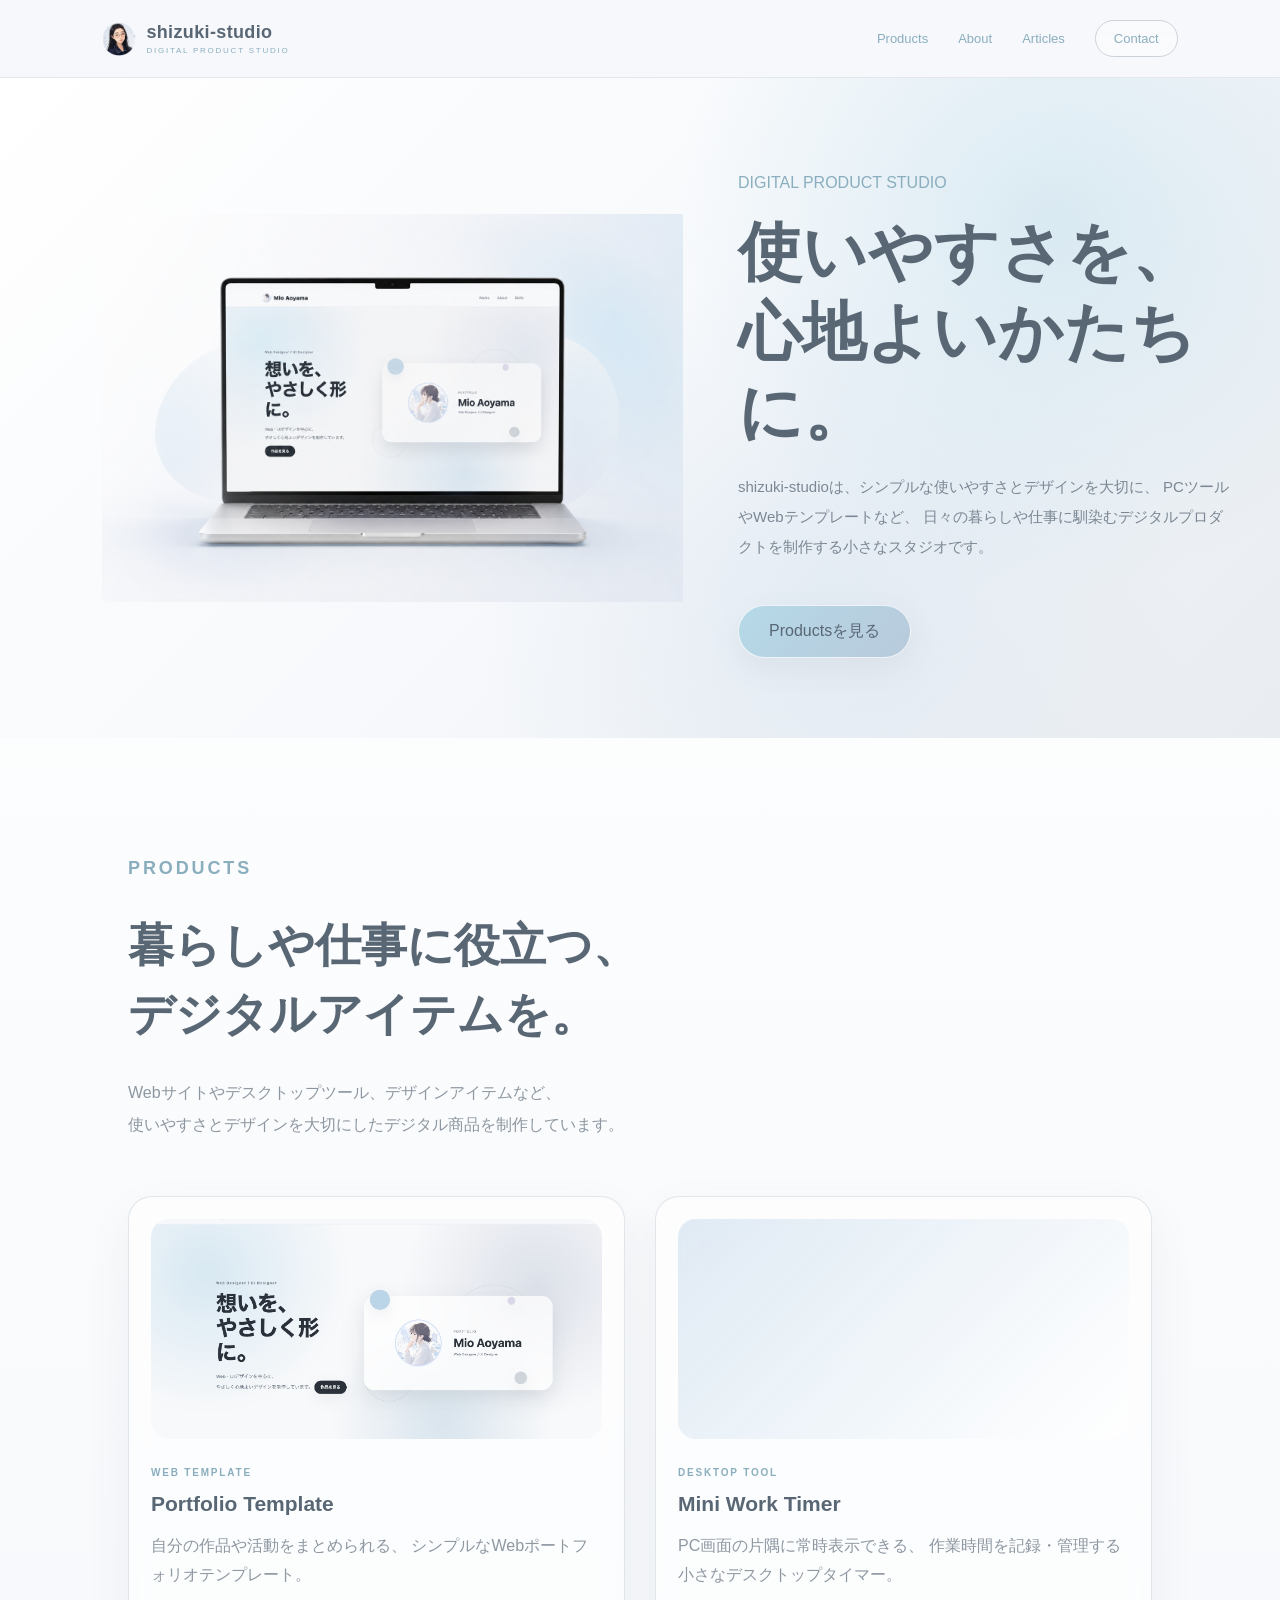
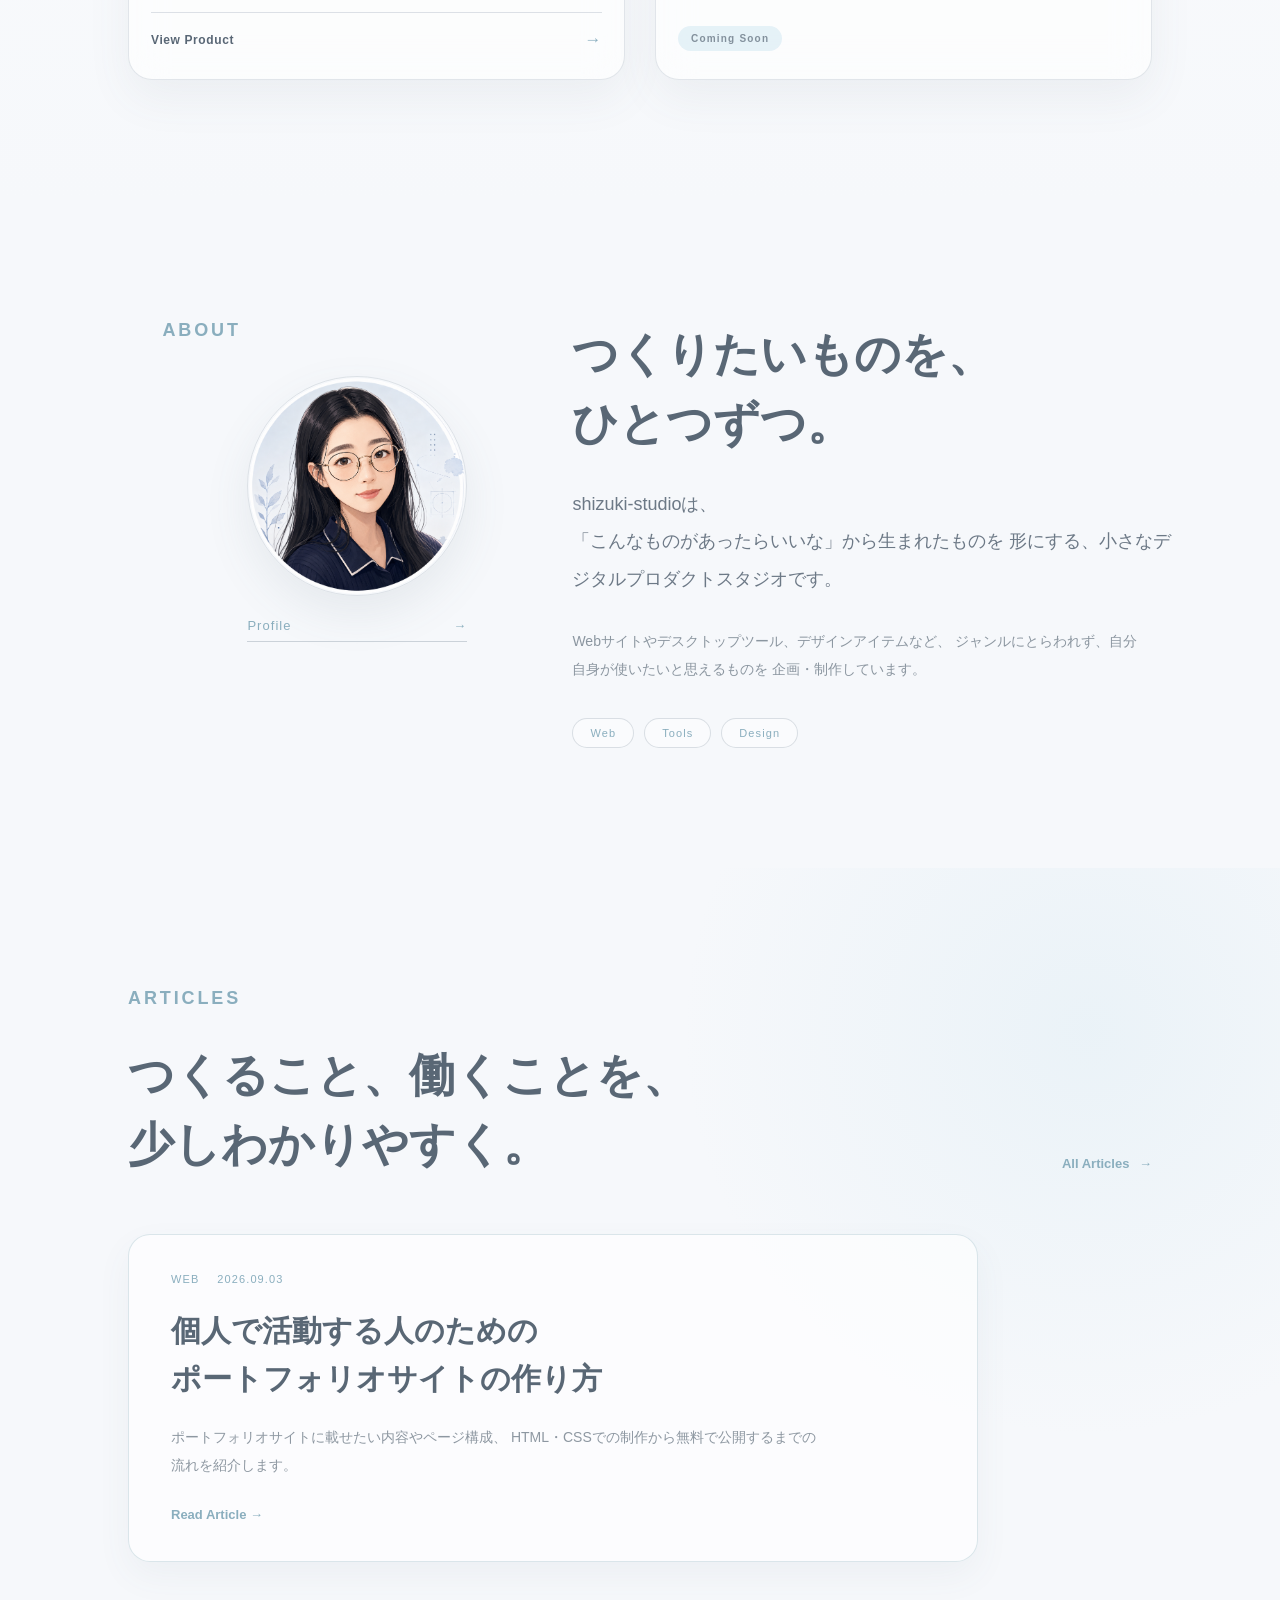
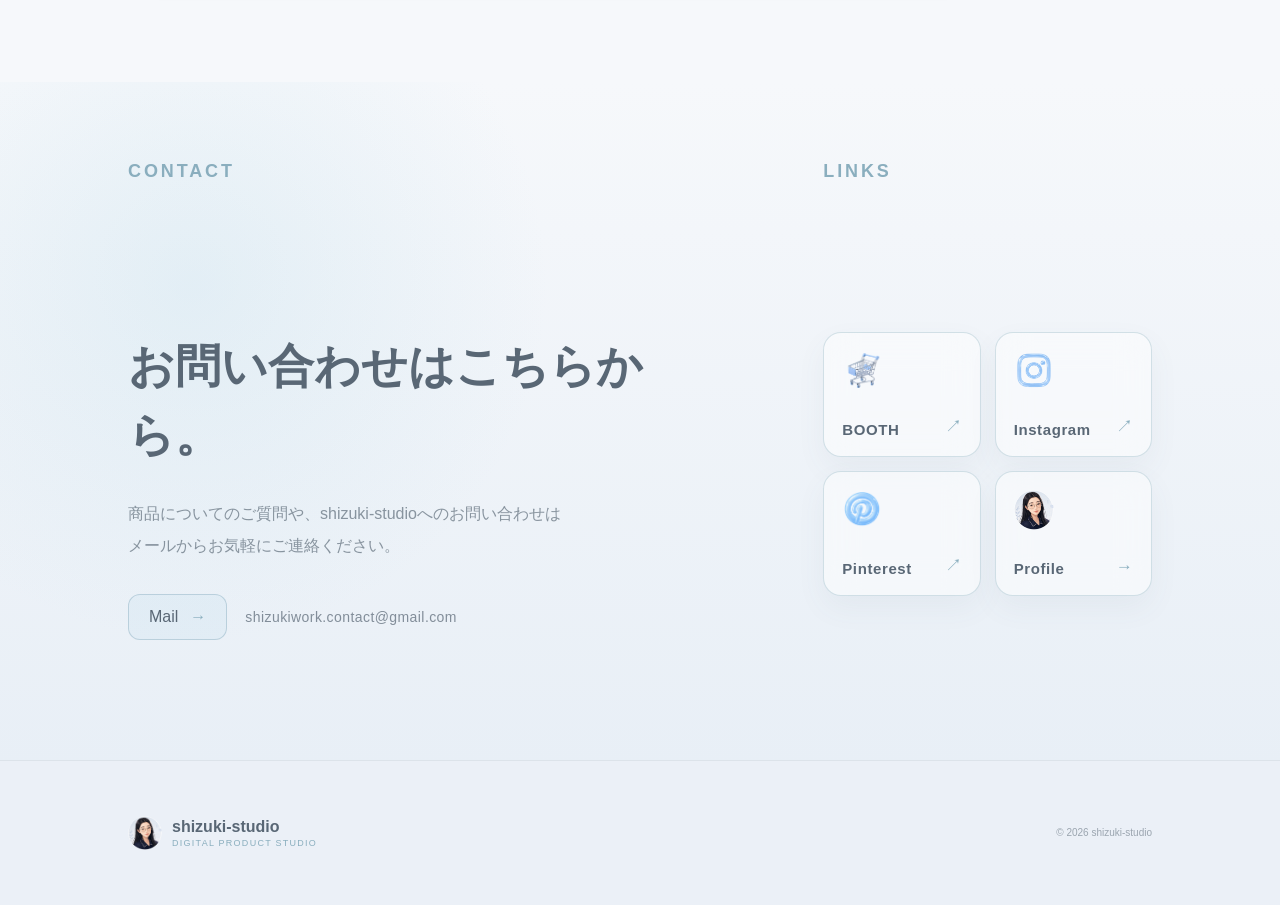
==== index.html @ 5c776aa1 "Add files via upload" ====
<!DOCTYPE html>
<html lang="ja">
<head>
  <meta charset="UTF-8">
  <meta name="viewport" content="width=device-width, initial-scale=1.0">

  <!-- SEO -->
  <title>shizuki-studio｜暮らしと仕事を整えるデジタルツール</title>

  <meta
    name="description"
    content="shizuki-studioは、暮らしや仕事を少し便利にするデジタルツールを制作・販売する個人スタジオです。PCツールやWebテンプレートなどを制作しています。"
  >

  <!-- OGP -->
  <meta property="og:title" content="shizuki-studio | Digital Product Studio">

<meta
  property="og:description"
  content="シンプルな使いやすさとデザインを大切に、日々に馴染むデジタルプロダクトをつくる小さなスタジオです。"
>

<meta property="og:type" content="website">

<meta
  property="og:url"
  content="https://shizuki-studio.netlify.app/"
>

<meta
  property="og:image"
  content="https://shizuki-studio.netlify.app/images/ogp.png"
>

<meta property="og:site_name" content="shizuki-studio">

<meta name="twitter:card" content="summary_large_image">

  <!-- X / Twitter -->
  <meta name="twitter:card" content="summary_large_image">

  <!-- favicon -->
  <link rel="icon" type="image/png" href="images/favicon.png">

  <!-- CSS -->
  <link rel="stylesheet" href="style.css">

<link rel="canonical" href="https://shizuki-studio.netlify.app/">
  
  <!-- Google Search Console -->
  <!-- ここに現在のgoogle-site-verificationを残す -->

</head>

<body>

  <header class="header">
  <a href="#" class="logo">
  <img
    src="images/studio-icon.png"
    alt=""
    class="logo-icon"
  >

  <div class="logo-text">
    <span class="logo-main">shizuki-studio</span>
    <span class="logo-sub">DIGITAL PRODUCT STUDIO</span>
  </div>
</a>

  <nav class="nav">
  <a href="#products">Products</a>
  <a href="#about">About</a>
  <a href="articles/index.html">Articles</a>
  <a href="#contact" class="nav-contact">Contact</a>
</nav>
</header>

  <main>

 <section class="hero">

  <div class="hero-visual">
   <img
  src="images/portfolio-mockup.png"
  alt="WebポートフォリオテンプレートのPC表示イメージ"
  class="hero-product-image"
>
  </div>
  <div class="hero-content">

    <p class="hero-label">
      DIGITAL PRODUCT STUDIO
    </p>

    <h1>
      使いやすさを、<br>
      心地よいかたちに。
    </h1>

   <p class="hero-text">
  shizuki-studioは、シンプルな使いやすさとデザインを大切に、
  PCツールやWebテンプレートなど、
  日々の暮らしや仕事に馴染むデジタルプロダクトを制作する小さなスタジオです。
</p>

    <a href="#products" class="button">
      Productsを見る
    </a>

  </div>

</section>

    <section id="products" class="section products">

  <div class="products-heading">

    <p class="products-label">PRODUCTS</p>

    <h2>
      暮らしや仕事に役立つ、<br>
      デジタルアイテムを。
    </h2>

    <p class="products-intro">
      Webサイトやデスクトップツール、デザインアイテムなど、<br>
      使いやすさとデザインを大切にしたデジタル商品を制作しています。
    </p>

  </div>

  <div class="product-grid">

    <article class="product-card">
      <div class="product-image">
        <img
  src="images/portfolio-template.png"
  alt="shizuki-studio Webポートフォリオテンプレート"
>
      </div>

      <p class="product-category">WEB TEMPLATE</p>
      <h3>Portfolio Template</h3>

      <p>
        自分の作品や活動をまとめられる、
        シンプルなWebポートフォリオテンプレート。
      </p>

      <a
        href="https://shizuki-studio.booth.pm/items/8751640"
        target="_blank"
        rel="noopener noreferrer"
        class="product-link"
      >
        View Product <span>→</span>
      </a>
    </article>


    <article class="product-card">

      <div class="product-image"></div>

      <p class="product-category">DESKTOP TOOL</p>
      <h3>Mini Work Timer</h3>

      <p>
  PC画面の片隅に常時表示できる、
  作業時間を記録・管理する小さなデスクトップタイマー。
</p>

      <span class="coming-soon">
        Coming Soon
      </span>

    </article>

  </div>

</section>
    <section id="about" class="section about-section">

  <div class="about-left">
    <p class="about-label">ABOUT</p>

    <div class="about-profile">
      <img
        src="images/studio-icon.png"
        alt=""
        class="about-profile-icon"
      >

      <a href="profile.html" class="about-profile-link">
        <span>Profile</span>
        <span>→</span>
      </a>
    </div>
  </div>

  <div class="about-content">
    <h2>
      つくりたいものを、<br>
      ひとつずつ。
    </h2>

    <p class="about-main">
      shizuki-studioは、<br>
      「こんなものがあったらいいな」から生まれたものを
      形にする、小さなデジタルプロダクトスタジオです。
    </p>

    <p class="about-text">
      Webサイトやデスクトップツール、デザインアイテムなど、
      ジャンルにとらわれず、自分自身が使いたいと思えるものを
      企画・制作しています。
    </p>

    <div class="about-tags">
      <span>Web</span>
      <span>Tools</span>
      <span>Design</span>
    </div>
    </div>

</section> <!-- about -->

<!-- ARTICLES -->
<section id="articles" class="section home-articles">

  <div class="home-articles-heading">

    <div>
      <p class="home-articles-label">ARTICLES</p>

      <h2>
        つくること、働くことを、<br>
        少しわかりやすく。
      </h2>
    </div>

    <a href="articles/index.html" class="articles-all-link">
      All Articles <span>→</span>
    </a>

  </div>


  <div class="home-article-list">

    <a
      href="articles/portfolio-site-howto.html"
      class="home-article-card"
    >

      <div class="home-article-meta">
        <span>WEB</span>
        <time datetime="2026-09-03">2026.09.03</time>
      </div>

      <h3>
        個人で活動する人のための<br>
        ポートフォリオサイトの作り方
      </h3>

      <p>
        ポートフォリオサイトに載せたい内容やページ構成、
        HTML・CSSでの制作から無料で公開するまでの流れを紹介します。
      </p>

      <span class="home-article-read">
        Read Article →
      </span>

    </a>

  </div>

</section>

<section id="contact" class="section contact-section">

  <div class="contact-grid">

    <!-- 1行目：タイトル -->
    <p class="contact-label">CONTACT</p>
    <p class="contact-links-label">LINKS</p>


    <!-- 2行目左：お問い合わせ -->
    <div class="contact-main">

      <h2>
        お問い合わせはこちらから。
      </h2>

      <p class="contact-text">
        商品についてのご質問や、shizuki-studioへのお問い合わせは<br>
        メールからお気軽にご連絡ください。
      </p>

      <div class="contact-mail-wrap">

        <a
          href="mailto:shizukiwork.contact@gmail.com"
          class="contact-mail-button"
        >
          Mail
          <span>→</span>
        </a>

        <span class="contact-mail-address">
          shizukiwork.contact@gmail.com
        </span>

      </div>

    </div>


    <!-- 2行目右：リンクカード -->
    <div class="contact-other-links">

     <div class="contact-link-grid">

  <a
    href="https://shizuki-studio.booth.pm/"
    target="_blank"
    rel="noopener noreferrer"
    class="contact-link-card"
  >
    <img
      src="images/icons/booth.png"
      alt=""
      class="contact-link-icon"
    >
    <span class="contact-link-name">BOOTH</span>
    <span class="contact-link-arrow">↗</span>
  </a>

  <a
    href="https://www.instagram.com/shizukistudio?igsi=MWpib3Rib2U5c215Mw%3D%3D&utm_source=qr"
    target="_blank"
    rel="noopener noreferrer"
    class="contact-link-card"
  >
    <img
      src="images/icons/instagram.png"
      alt=""
      class="contact-link-icon"
    >
    <span class="contact-link-name">Instagram</span>
    <span class="contact-link-arrow">↗</span>
  </a>

  <a
    href="https://pin.it/5NpzwEd6U"
    target="_blank"
    rel="noopener noreferrer"
    class="contact-link-card"
  >
    <img
      src="images/icons/pinterest.png"
      alt=""
      class="contact-link-icon"
    >
    <span class="contact-link-name">Pinterest</span>
    <span class="contact-link-arrow">↗</span>
  </a>

  <a
    href="profile.html"
    class="contact-link-card"
  >
    <img
      src="images/studio-icon.png"
      alt=""
      class="contact-link-icon profile-card-icon"
    >
    <span class="contact-link-name">Profile</span>
    <span class="contact-link-arrow">→</span>
  </a>

</div>

    </div>

  </div>

</section>
  </main>

  <footer class="footer">

  <div class="footer-brand">

    <img
      src="images/studio-icon.png"
      alt=""
      class="footer-logo-icon"
    >

    <div class="footer-logo-text">
      <span class="footer-logo-main">shizuki-studio</span>
      <span class="footer-logo-sub">DIGITAL PRODUCT STUDIO</span>
    </div>

  </div>

  <p class="copyright">
    © 2026 shizuki-studio
  </p>

</footer>
</body>
</html>
---- style.css ----
:root {
  --shizuki-blue: #b5d9e8;
  --blue-mist: #b8cadb;
  --ice-blue: #cbdcec;
  --silver-mist: #cbd2d9;
  --snow-white: #f6f8fb;
  --shizuki-gray: #596775;

  --glass-white: rgba(255, 255, 255, 0.58);
  --glass-blue: rgba(181, 217, 232, 0.22);
  --glass-silver: rgba(203, 210, 217, 0.28);
}

* {
  box-sizing: border-box;
}

html {
  scroll-behavior: smooth;
}

body {
  margin: 0;
  font-family: -apple-system, BlinkMacSystemFont, "Helvetica Neue",
    "Hiragino Sans", sans-serif;
  color: var(--shizuki-gray);
  background: var(--snow-white);
}

/* =========================
   Header
========================= */

.header {
  position: sticky;
  top: 0;
  z-index: 1000;
  width: 100%;
  min-height: 78px;
  display: flex;
  align-items: center;
  justify-content: space-between;
  padding: 14px 8%;
  background: rgba(246, 248, 251, 0.78);
  backdrop-filter: blur(20px);
  -webkit-backdrop-filter: blur(20px);
  border-bottom: 1px solid rgba(203, 210, 217, 0.45);
}

.logo {
  display: flex;
  flex-direction: row;
  align-items: center;
  gap: 10px;

  text-decoration: none;
}

.logo-icon {
  width: 34px;
  height: 34px;

  object-fit: cover;
  border-radius: 50%;
}

.logo-text {
  display: flex;
  flex-direction: column;
}

.logo-main {
  font-size: 18px;
  font-weight: 700;
  letter-spacing: 0.02em;
  color: var(--shizuki-gray);
}

.logo-sub {
  margin-top: 3px;
  font-size: 8px;
  letter-spacing: 0.22em;
  color: #8aaebe;
}

.nav {
  display: flex;
  align-items: center;
  gap: 30px;
}

.nav a {
  position: relative;
  font-size: 13px;
  font-weight: 500;
  color: #8aaebe;
  text-decoration: none;
  transition: 0.2s;
}

.nav a:not(.nav-contact)::after {
  content: "";
  position: absolute;
  left: 0;
  bottom: -6px;
  width: 0;
  height: 1px;
  background: var(--shizuki-blue);
  transition: 0.2s;
}

.nav a:not(.nav-contact):hover::after {
  width: 100%;
}

.nav a:hover {
  color: #7899aa;
}

.nav-contact {
  padding: 10px 18px;
  border: 1px solid var(--silver-mist);
  border-radius: 999px;
  background: rgba(255, 255, 255, 0.42);
  color: #8aaebe !important;
}

/* =========================
   Hero
========================= */

.hero {
  position: relative;
  min-height: 650px;

  display: grid;
  grid-template-columns: 54% 46%;
  align-items: center;
  gap: 55px;

  padding: 80px 8%;

  overflow: hidden;

  background:
    radial-gradient(
      circle at 82% 22%,
      rgba(181, 217, 232, 0.42),
      transparent 32%
    ),
    radial-gradient(
      circle at 65% 80%,
      rgba(203, 220, 236, 0.38),
      transparent 36%
    ),
    linear-gradient(
      135deg,
      #ffffff 0%,
      var(--snow-white) 55%,
      rgba(203, 210, 217, 0.32) 100%
    );
}

.hero-content {
  width: 100%;
  max-width: 650px;
  justify-self: end;
  grid-template-columns: 52% 48%;
}

.hero-label,
.section-label {
  color: #8aaebe;
}

.hero h1 {
  margin: 20px 0;
  font-size: clamp(42px, 5vw, 66px);
  line-height: 1.25;
  color: var(--shizuki-gray);
}

.hero-text {
  max-width: 520px;
  line-height: 2;
  font-size: 15px;
  color: rgba(89, 103, 117, 0.76);
}

.button {
  display: inline-block;
  margin-top: 28px;
  padding: 15px 30px;
  border: 1px solid rgba(255, 255, 255, 0.75);
  border-radius: 100px;
  background: linear-gradient(
    135deg,
    var(--shizuki-blue),
    var(--blue-mist)
  );
  color: var(--shizuki-gray);
  box-shadow: 0 10px 30px rgba(89, 103, 117, 0.08);
  text-decoration: none;
  transition: 0.2s;
}

.button:hover {
  transform: translateY(-2px);
}

.hero-visual {
  width: 100%;
  display: flex;
  align-items: center;
  justify-content: flex-start;
}

.hero-product-image {
  display: block;
  width: 100%;
  max-width: 720px;
  height: auto;
  object-fit: contain;
}

.visual-card {
  position: absolute;
  display: flex;
  align-items: flex-end;
  padding: 24px;
  border: 1px solid rgba(255, 255, 255, 0.72);
  border-radius: 32px;
  background: linear-gradient(
    145deg,
    rgba(255, 255, 255, 0.52),
    rgba(181, 217, 232, 0.18)
  );
  backdrop-filter: blur(24px);
  -webkit-backdrop-filter: blur(24px);
  box-shadow:
    0 25px 60px rgba(89, 103, 117, 0.09),
    inset 0 1px 0 rgba(255, 255, 255, 0.8);
}

.visual-card span {
  font-size: 11px;
  letter-spacing: 0.2em;
  color: rgba(89, 103, 117, 0.58);
}

.card-1 {
  width: 260px;
  height: 300px;
  top: 20px;
  left: 80px;
  transform: rotate(5deg);
}

.card-2 {
  width: 210px;
  height: 230px;
  bottom: 30px;
  left: 0;
  transform: rotate(-8deg);
}

.card-3 {
  width: 170px;
  height: 190px;
  right: 0;
  bottom: 65px;
  transform: rotate(9deg);
}

/* =========================
   Common Sections
========================= */

.section {
  padding: 120px 10%;
}

.section-label {
  font-size: 12px;
  letter-spacing: 0.18em;
  font-weight: 600;
}

.section h2 {
  margin: 12px 0 25px;
  font-size: 34px;
  color: var(--shizuki-gray);
}

.section-text {
  max-width: 650px;
  font-size: 15px;
  line-height: 2;
  color: rgba(89, 103, 117, 0.76);
}

/* =========================
   About
========================= */

.about-section {
  display: grid;
  grid-template-columns: 320px 1fr;
  gap: 90px;
  align-items: start;

  padding-left: calc(8% + 60px);
  padding-right: 8%;
}

.about-left {
  align-self: start;
}

.about-label {
  margin: 0;

  font-size: 18px;
  font-weight: 600;
  letter-spacing: 0.16em;

  color: #8aaebe;
}

.about-profile {
  display: flex;
  flex-direction: column;
  align-items: flex-start;

  margin-top: 35px;
  margin-left: 85px;
}

.about-profile-icon {
  width: 220px;
  height: 220px;

  object-fit: cover;
  border-radius: 50%;

  border: 1px solid rgba(203, 210, 217, 0.6);

  box-shadow:
    0 18px 45px
    rgba(89, 103, 117, 0.10);
}

.about-profile-link {
  width: 220px;

  display: flex;
  align-items: center;
  justify-content: space-between;

  margin-top: 22px;
  padding-bottom: 8px;

  border-bottom: 1px solid var(--silver-mist);

  color: #8aaebe;
  text-decoration: none;

  font-size: 13px;
  letter-spacing: 0.08em;

  transition: 0.2s;
}

.about-profile-link span:last-child {
  color: #8aaebe;
  transition: 0.2s;
}

.about-profile-link:hover {
  color: #7899aa;
}

.about-profile-link:hover span:last-child {
  transform: translateX(5px);
}


/* 右：About本文 */

.about-content {
  padding: 0;
}

.about-content h2 {
  margin: 0 0 28px;

  font-size: clamp(32px, 4vw, 46px);
  line-height: 1.5;

  color: var(--shizuki-gray);
}

.about-main {
  margin: 0;

  font-size: 18px;
  line-height: 2.1;

  color: rgba(89, 103, 117, 0.88);
}

.about-text {
  max-width: 570px;

  margin-top: 28px;

  font-size: 14px;
  line-height: 2;

  color: rgba(89, 103, 117, 0.68);
}

.about-tags {
  display: flex;
  flex-wrap: wrap;
  gap: 10px;

  margin-top: 35px;
}

.about-tags span {
  padding: 8px 17px;

  border: 1px solid rgba(203, 210, 217, 0.7);
  border-radius: 999px;

  background: rgba(255, 255, 255, 0.45);

  font-size: 11px;
  letter-spacing: 0.1em;

  color: #8aaebe;
}

/* =========================
   Products
========================= */

.products {
  background: linear-gradient(
    180deg,
    rgba(255, 255, 255, 0.72),
    var(--snow-white)
  );
}

.products-heading {
  display: block;
  margin-bottom: 55px;
}

.products-label {
  margin: 0 0 32px;

  font-size: 18px;
  font-weight: 600;
  letter-spacing: 0.16em;

  color: #8aaebe;
}

.products-heading h2 {
  margin: 0;

  font-size: clamp(32px, 4vw, 46px);
  line-height: 1.5;

  color: var(--shizuki-gray);
}

.products-intro {
  max-width: 650px;
  margin: 28px 0 0;

  font-size: 16px;
  line-height: 2;

  color: rgba(89, 103, 117, 0.68);
}

.product-grid {
  display: grid;
  grid-template-columns: repeat(auto-fit, minmax(260px, 1fr));
  gap: 30px;
  margin-top: 50px;
}

.product-card {
  position: relative;
  padding: 22px 22px 28px;
  border: 1px solid rgba(203, 210, 217, 0.55);
  border-radius: 24px;
  background: rgba(255, 255, 255, 0.58);
  backdrop-filter: blur(18px);
  -webkit-backdrop-filter: blur(18px);
  box-shadow: 0 18px 45px rgba(89, 103, 117, 0.07);
  transition: 0.25s;
}

.product-card:hover {
  transform: translateY(-5px);
  box-shadow: 0 24px 55px rgba(89, 103, 117, 0.11);
}

.product-image {
  height: 220px;
  margin-bottom: 25px;
  border-radius: 18px;
  overflow: hidden;
  background: linear-gradient(
    135deg,
    rgba(203, 220, 236, 0.58),
    rgba(255, 255, 255, 0.78)
  );
}

.product-image img {
  width: 100%;
  height: 100%;
  object-fit: cover;
  display: block;
}

.product-card .product-category {
  margin-top: 0;
  font-size: 10px;
  font-weight: 600;
  letter-spacing: 0.18em;
  color: #8aaebe;
}

.product-card h3 {
  margin: 9px 0 12px;
  font-size: 21px;
  color: var(--shizuki-gray);
}

.product-card p {
  line-height: 1.8;
  color: rgba(89, 103, 117, 0.68);
}

.product-card a {
  text-decoration: none;
}

.product-link {
  display: flex !important;
  align-items: center;
  justify-content: space-between;
  width: 100%;
  margin-top: 22px !important;
  padding-top: 17px;
  border-top: 1px solid rgba(203, 210, 217, 0.65);
  font-size: 12px;
  font-weight: 600;
  letter-spacing: 0.05em;
  color: var(--shizuki-gray) !important;
}

.product-link span {
  font-size: 17px;
  color: #8aaebe;
  transition: 0.2s;
}

.product-link:hover span {
  transform: translateX(4px);
}

.coming-soon {
  display: inline-block;
  margin-top: 20px;
  padding: 7px 13px;
  border-radius: 999px;
  background: rgba(181, 217, 232, 0.32);
  font-size: 10px;
  font-weight: 600;
  letter-spacing: 0.12em;
  color: rgba(89, 103, 117, 0.7);
}

/* =========================
   CONTACT
========================= */

.contact-section {
  padding-top: 80px;

  background:
    radial-gradient(
      circle at 15% 30%,
      rgba(181, 217, 232, 0.25),
      transparent 30%
    ),
    linear-gradient(
      180deg,
      var(--snow-white),
      rgba(203, 220, 236, 0.32)
    );
}


/* 左右レイアウト */

.contact-grid {
  display: grid;
  grid-template-columns: 1.4fr 0.8fr;
  gap: 120px;
  align-items: start;
}

.contact-main,
.contact-other-links {
  padding-top: 0;
}


/* CONTACT / LINKS 共通タイトル */

.contact-label,
.contact-links-label {
  margin: 0 0 32px;

  font-size: 18px;
  font-weight: 600;
  line-height: 1;
  letter-spacing: 0.16em;

  color: #8aaebe;
}


/* 左：お問い合わせ */

.contact-main h2 {
  margin: 0;

  font-size: clamp(32px, 4vw, 46px);
  line-height: 1.5;

  color: var(--shizuki-gray);
}

.contact-text {
  max-width: 650px;
  margin: 28px 0 0;

  font-size: 16px;
  line-height: 2;

  color: rgba(89, 103, 117, 0.68);
}


/* メール */

.contact-mail-wrap {
  display: flex;
  align-items: center;
  gap: 18px;

  margin-top: 32px;
}

.contact-mail-button {
  display: inline-flex;
  align-items: center;
  gap: 12px;

  padding: 13px 20px;

  border: 1px solid rgba(138, 174, 190, 0.45);
  border-radius: 12px;

  background: rgba(181, 217, 232, 0.16);

  color: var(--shizuki-gray);
  text-decoration: none;

  transition: 0.2s;
  cursor: pointer;
}

.contact-mail-button span {
  color: #8aaebe;
  transition: 0.2s;
}

.contact-mail-button:hover {
  background: rgba(181, 217, 232, 0.30);
  border-color: #8aaebe;

  transform: translateY(-2px);
}

.contact-mail-button:hover span {
  transform: translateX(4px);
}

.contact-mail-address {
  font-size: 14px;
  letter-spacing: 0.03em;

  color: rgba(89, 103, 117, 0.72);

  user-select: text;
}


/* 右：LINKS */

.contact-link-grid {
  display: grid;
  grid-template-columns: repeat(2, minmax(0, 1fr));
  gap: 14px;
}

.contact-link-card {
  position: relative;
  min-height: 125px;

  display: flex;
  align-items: flex-end;

  padding: 18px;

  border: 1px solid rgba(138, 174, 190, 0.35);
  border-radius: 18px;

  background: rgba(255, 255, 255, 0.48);

  backdrop-filter: blur(16px);
  -webkit-backdrop-filter: blur(16px);

  box-shadow: 0 12px 30px rgba(89, 103, 117, 0.06);

  color: var(--shizuki-gray);
  text-decoration: none;

  transition: 0.25s;
}

.contact-link-icon {
  position: absolute;
  top: 18px;
  left: 18px;

  width: 40px;
  height: 40px;

  object-fit: contain;
}

.profile-card-icon {
  border-radius: 50%;
}

.contact-link-name {
  font-size: 15px;
  font-weight: 600;
  letter-spacing: 0.04em;
}

.contact-link-arrow {
  position: absolute;
  right: 18px;
  bottom: 18px;

  font-size: 17px;
  color: #8aaebe;

  transition: 0.2s;
}

.contact-link-card:hover {
  transform: translateY(-4px);

  border-color: rgba(138, 174, 190, 0.65);
  background: rgba(255, 255, 255, 0.68);

  box-shadow:
    0 18px 40px
    rgba(89, 103, 117, 0.10);
}

.contact-link-name {
  font-size: 15px;
  font-weight: 600;
  letter-spacing: 0.04em;
}

.contact-link-arrow {
  font-size: 17px;
  color: #8aaebe;

  transition: 0.2s;
}

.contact-link-card:hover .contact-link-arrow {
  transform: translateX(3px);
}

/* =========================
   Footer
========================= */

.footer {
  display: flex;
  align-items: center;
  justify-content: space-between;

  padding: 55px 10%;

  background: rgba(203, 220, 236, 0.28);
  border-top: 1px solid rgba(203, 210, 217, 0.45);
}


/* ブランド */

.footer-brand {
  display: flex;
  flex-direction: row;
  align-items: center;
  gap: 10px;
}

.footer-logo-icon {
  width: 34px;
  height: 34px;

  object-fit: cover;
  border-radius: 50%;
  flex-shrink: 0;
}

.footer-logo-text {
  display: flex;
  flex-direction: column;
}

.footer-logo-main {
  font-size: 16px;
  font-weight: 600;

  color: var(--shizuki-gray);
}

.footer-logo-sub {
  margin-top: 2px;

  font-size: 9px;
  font-weight: 500;
  letter-spacing: 0.14em;

  color: #8aaebe;
}


/* コピーライト */

.copyright {
  margin: 0;

  font-size: 10px;

  color: rgba(89, 103, 117, 0.55);
}

/* =========================
   Profile Page
========================= */

.profile-page {
  min-height: 100vh;
  background:
    radial-gradient(
      circle at 50% 0%,
      rgba(181, 217, 232, 0.38),
      transparent 40%
    ),
    linear-gradient(
      180deg,
      #ffffff 0%,
      var(--snow-white) 55%,
      rgba(203, 220, 236, 0.3) 100%
    );
}

.profile-header {
  width: 100%;
  padding: 28px 7%;
}

.profile-back {
  font-size: 12px;
  letter-spacing: 0.05em;
  color: rgba(89, 103, 117, 0.72);
  text-decoration: none;
}

.profile-container {
  width: 100%;
  display: flex;
  justify-content: center;
  padding: 30px 20px 100px;
}

.profile-main {
  width: 100%;
  max-width: 480px;
  text-align: center;
}

.profile-icon {
  width: 110px;
  aspect-ratio: 1 / 1;
  object-fit: cover;
  object-position: center;
  border-radius: 50%;
  border: 5px solid rgba(255, 255, 255, 0.82);
  box-shadow: 0 15px 40px rgba(89, 103, 117, 0.1);
  display: block;
  margin: 0 auto;
}

.profile-label {
  margin: 25px 0 8px;
  font-size: 9px;
  font-weight: 600;
  letter-spacing: 0.2em;
  color: #8aaebe;
}

.profile-main h1 {
  margin: 0;
  font-size: 28px;
  color: var(--shizuki-gray);
}

.profile-studio {
  margin: 7px 0 0;
  font-size: 12px;
  letter-spacing: 0.05em;
  color: rgba(89, 103, 117, 0.55);
}

.profile-description {
  margin: 28px auto 0;
  font-size: 14px;
  line-height: 2;
  color: rgba(89, 103, 117, 0.72);
}

.profile-links {
  display: flex;
  flex-direction: column;
  gap: 13px;
  margin-top: 38px;
}

.profile-links a {
  display: flex;
  justify-content: space-between;
  align-items: center;
  width: 100%;
  padding: 18px 22px;
  border: 1px solid rgba(203, 210, 217, 0.62);
  border-radius: 18px;
  background: rgba(255, 255, 255, 0.5);
  box-shadow: 0 10px 30px rgba(89, 103, 117, 0.06);
  color: var(--shizuki-gray);
  text-decoration: none;
  font-size: 13px;
  backdrop-filter: blur(16px);
  -webkit-backdrop-filter: blur(16px);
  transition: 0.2s;
}

.profile-links a:hover {
  transform: translateY(-3px);
  border-color: var(--shizuki-blue);
  box-shadow: 0 15px 35px rgba(89, 103, 117, 0.1);
}

.profile-favorites {
  margin-top: 50px;
}

.profile-small-label {
  font-size: 9px;
  font-weight: 600;
  letter-spacing: 0.18em;
  color: #8aaebe;
}

.favorite-tags {
  display: flex;
  justify-content: center;
  flex-wrap: wrap;
  gap: 9px;
  margin-top: 15px;
}

.favorite-tags span {
  padding: 8px 14px;
  border: 1px solid rgba(203, 210, 217, 0.5);
  border-radius: 999px;
  background: rgba(181, 217, 232, 0.24);
  font-size: 11px;
  color: rgba(89, 103, 117, 0.72);
}

.profile-link-left {
  display: flex;
  align-items: center;
  gap: 14px;
}

.profile-link-left img {
  width: 25px;
  height: 25px;
  object-fit: contain;
  flex-shrink: 0;
}

.profile-link-arrow {
  font-size: 15px;
  color: #8aaebe;
  transition: transform 0.2s;
}

.profile-links a:hover .profile-link-arrow {
  transform: translate(3px, -3px);
}

/* =========================
   ARTICLES
========================= */

.articles-page {
  min-height: 100vh;
  background: var(--snow-white);
}

.articles-hero {
  padding: 110px 10% 80px;
}

.articles-label {
  margin: 0 0 32px;
  font-size: 18px;
  font-weight: 600;
  letter-spacing: .16em;
  color: #8aaebe;
}

.articles-hero h1 {
  margin: 0;
  font-size: clamp(36px, 5vw, 54px);
  line-height: 1.5;
  color: var(--shizuki-gray);
}

.articles-description {
  max-width: 650px;
  margin: 30px 0 0;
  font-size: 16px;
  line-height: 2;
  color: rgba(89, 103, 117, .68);
}


/* 記事一覧 */

.articles-list {
  padding: 0 10% 120px;
}

.article-card {
  display: block;
  max-width: 850px;
  padding: 38px 42px;
  border: 1px solid rgba(138, 174, 190, .3);
  border-radius: 22px;
  background: rgba(255, 255, 255, .65);
  box-shadow: 0 14px 35px rgba(89, 103, 117, .06);
  color: var(--shizuki-gray);
  text-decoration: none;
  transition: .25s;
}

.article-card:hover {
  transform: translateY(-4px);
  border-color: rgba(138, 174, 190, .6);
  box-shadow: 0 20px 45px rgba(89, 103, 117, .1);
}

.article-card-meta {
  display: flex;
  align-items: center;
  gap: 18px;
  margin-bottom: 22px;
  font-size: 11px;
  letter-spacing: .1em;
  color: #8aaebe;
}

.article-card h2 {
  margin: 0;
  font-size: clamp(23px, 3vw, 30px);
  line-height: 1.6;
  color: var(--shizuki-gray);
}

.article-card p {
  max-width: 650px;
  margin: 20px 0 0;
  font-size: 14px;
  line-height: 2;
  color: rgba(89, 103, 117, .68);
}

.article-read {
  display: inline-block;
  margin-top: 28px;
  font-size: 13px;
  font-weight: 600;
  letter-spacing: .04em;
  color: #8aaebe;
}

/* =========================
   ARTICLE PAGE
========================= */

.article-page {
  min-height: 100vh;
  background: var(--snow-white);
}

.article {
  max-width: 920px;
  margin: 0 auto;
  padding: 110px 7% 120px;
}

.article-header {
  padding-bottom: 55px;
  border-bottom: 1px solid rgba(138, 174, 190, .28);
}

.article-meta {
  display: flex;
  align-items: center;
  gap: 18px;
  margin-bottom: 24px;
  font-size: 11px;
  letter-spacing: .1em;
  color: #8aaebe;
}

.article-header h1 {
  margin: 0;
  font-size: clamp(34px, 5vw, 50px);
  line-height: 1.55;
  color: var(--shizuki-gray);
}

.article-lead {
  max-width: 720px;
  margin: 30px 0 0;
  font-size: 16px;
  line-height: 2;
  color: rgba(89, 103, 117, .72);
}


/* 本文 */

.article-body {
  max-width: 760px;
  margin: 70px auto 0;
}

.article-body h2 {
  margin: 70px 0 24px;
  padding-bottom: 14px;
  border-bottom: 1px solid rgba(138, 174, 190, .28);
  font-size: 28px;
  line-height: 1.6;
  color: var(--shizuki-gray);
}

.article-body h2:first-child {
  margin-top: 0;
}

.article-body h3 {
  margin: 42px 0 18px;
  font-size: 21px;
  line-height: 1.6;
  color: var(--shizuki-gray);
}

.article-body p {
  margin: 0 0 26px;
  font-size: 16px;
  line-height: 2.1;
  color: rgba(89, 103, 117, .78);
}

.article-body ul,
.article-body ol {
  margin: 24px 0 32px;
  padding-left: 1.5em;
}

.article-body li {
  margin-bottom: 12px;
  font-size: 16px;
  line-height: 1.9;
  color: rgba(89, 103, 117, .78);
}

.article-body a {
  color: #8aaebe;
  text-decoration: underline;
  text-underline-offset: 4px;
}


/* 商品導線 */

.article-product {
  max-width: 760px;
  margin: 90px auto 0;
  padding: 42px;
  border: 1px solid rgba(138, 174, 190, .32);
  border-radius: 22px;
  background:
    radial-gradient(
      circle at 15% 20%,
      rgba(181, 217, 232, .24),
      transparent 36%
    ),
    rgba(255, 255, 255, .66);
  box-shadow: 0 16px 38px rgba(89, 103, 117, .06);
}

.article-product-label {
  margin: 0 0 18px;
  font-size: 11px;
  font-weight: 600;
  letter-spacing: .16em;
  color: #8aaebe;
}

.article-product h2 {
  margin: 0;
  font-size: 28px;
  line-height: 1.6;
  color: var(--shizuki-gray);
}

.article-product > p:not(.article-product-label) {
  max-width: 600px;
  margin: 22px 0 28px;
  font-size: 15px;
  line-height: 2;
  color: rgba(89, 103, 117, .72);
}


/* 記事一覧へ */

.article-back {
  max-width: 760px;
  margin: 55px auto 0;
}

.article-back a {
  font-size: 13px;
  color: #8aaebe;
  text-decoration: none;
}

.article-back a:hover {
  text-decoration: underline;
  text-underline-offset: 4px;
}

/* =========================
   HOME ARTICLES
========================= */

.home-articles {
  background:
    radial-gradient(
      circle at 85% 20%,
      rgba(181, 217, 232, .18),
      transparent 32%
    ),
    var(--snow-white);
}

.home-articles-heading {
  display: flex;
  justify-content: space-between;
  align-items: flex-end;
  gap: 40px;
  margin-bottom: 55px;
}

.home-articles-label {
  margin: 0 0 32px;
  font-size: 18px;
  font-weight: 600;
  letter-spacing: .16em;
  color: #8aaebe;
}

.home-articles-heading h2 {
  margin: 0;
  font-size: clamp(32px, 4vw, 46px);
  line-height: 1.5;
  color: var(--shizuki-gray);
}

.articles-all-link {
  flex-shrink: 0;
  padding-bottom: 8px;
  font-size: 13px;
  font-weight: 600;
  color: #8aaebe;
  text-decoration: none;
}

.articles-all-link span {
  display: inline-block;
  margin-left: 6px;
  transition: .2s;
}

.articles-all-link:hover span {
  transform: translateX(4px);
}


/* 記事カード */

.home-article-list {
  max-width: 850px;
}

.home-article-card {
  display: block;
  padding: 38px 42px;
  border: 1px solid rgba(138, 174, 190, .3);
  border-radius: 22px;
  background: rgba(255, 255, 255, .62);
  box-shadow: 0 14px 35px rgba(89, 103, 117, .06);
  color: var(--shizuki-gray);
  text-decoration: none;
  transition: .25s;
}

.home-article-card:hover {
  transform: translateY(-4px);
  border-color: rgba(138, 174, 190, .6);
  box-shadow: 0 20px 45px rgba(89, 103, 117, .1);
}

.home-article-meta {
  display: flex;
  align-items: center;
  gap: 18px;
  margin-bottom: 22px;
  font-size: 11px;
  letter-spacing: .1em;
  color: #8aaebe;
}

.home-article-card h3 {
  margin: 0;
  font-size: clamp(23px, 3vw, 30px);
  line-height: 1.6;
  color: var(--shizuki-gray);
}

.home-article-card p {
  max-width: 650px;
  margin: 20px 0 0;
  font-size: 14px;
  line-height: 2;
  color: rgba(89, 103, 117, .68);
}

.home-article-read {
  display: inline-block;
  margin-top: 28px;
  font-size: 13px;
  font-weight: 600;
  color: #8aaebe;
}

/* =========================
   Smartphone
========================= */

@media (max-width: 700px) {
  .header {
    padding: 12px 6%;
  }

  .logo-main {
    font-size: 15px;
  }

  .logo-sub {
    font-size: 7px;
  }

  .nav {
    gap: 12px;
  }

  .nav a {
    font-size: 11px;
  }

  .nav-contact {
    padding: 8px 12px;
  }

  .hero {
  grid-template-columns: 1fr;
  min-height: auto;
  padding: 60px 7%;
}

.hero-content {
  width: 100%;
  max-width: none;
}

.hero-visual {
  width: 100%;
  margin: 40px auto 0;
}

.hero-product-image {
  width: 100%;
  max-width: 500px;
}

  .section {
    padding: 90px 7%;
  }

  .about-section {
    grid-template-columns: 1fr;
    gap: 20px;
  }

  .about-content {
    padding-top: 0;
  }

  .about-main {
    font-size: 16px;
  }

  .products-heading {
    flex-direction: column;
    align-items: flex-start;
    gap: 10px;
  }

  .products-intro br {
    display: none;
  }

  .footer {
    flex-direction: column;
    align-items: flex-start;
    gap: 30px;
    padding: 45px 7%;
  }
}

@media (max-width: 700px) {

  .contact-grid {
    grid-template-columns: 1fr;
    row-gap: 0;
  }

  /* 1. CONTACT */
  .contact-label {
    order: 1;
    margin-bottom: 24px;
  }

  /* 2. お問い合わせ本文 */
  .contact-main {
    order: 2;
    width: 100%;
  }

  /* 3. LINKS */
  .contact-links-label {
    order: 3;
    margin-top: 55px;
    margin-bottom: 24px;
  }

  /* 4. リンクカード */
  .contact-other-links {
    order: 4;
    width: 100%;
    display: block;
  }

  .contact-link-grid {
    display: grid;
    grid-template-columns: repeat(2, minmax(0, 1fr));
    gap: 12px;
  }

  .contact-link-card {
    min-height: 110px;
  }

  .contact-mail-wrap {
    flex-direction: column;
    align-items: flex-start;
    gap: 12px;
  }

    /* ARTICLES */

  .articles-hero {
    padding: 70px 7% 55px;
  }

  .articles-hero h1 {
    font-size: 32px;
  }

  .articles-description br {
    display: none;
  }

  .articles-list {
    padding: 0 7% 90px;
  }

  .article-card {
    padding: 28px 24px;
    border-radius: 18px;
  }

  .article-card h2 br {
    display: none;
  }

    /* ARTICLE PAGE */

  .article {
    padding: 70px 7% 90px;
  }

  .article-header {
    padding-bottom: 42px;
  }

  .article-header h1 {
    font-size: 31px;
  }

  .article-header h1 br {
    display: none;
  }

  .article-lead {
    font-size: 15px;
  }

  .article-body {
    margin-top: 50px;
  }

  .article-body h2 {
    margin-top: 55px;
    font-size: 23px;
  }

  .article-body h3 {
    font-size: 19px;
  }

  .article-body p,
  .article-body li {
    font-size: 15px;
  }

  .article-product {
    margin-top: 65px;
    padding: 30px 24px;
    border-radius: 18px;
  }

  .article-product h2 {
    font-size: 23px;
  }

    /* HOME ARTICLES */

  .home-articles-heading {
    flex-direction: column;
    align-items: flex-start;
    gap: 28px;
    margin-bottom: 40px;
  }

  .home-articles-label {
    margin-bottom: 24px;
  }

  .articles-all-link {
    padding-bottom: 0;
  }

  .home-article-card {
    padding: 28px 24px;
    border-radius: 18px;
  }

  .home-article-card h3 br {
    display: none;
  }

}
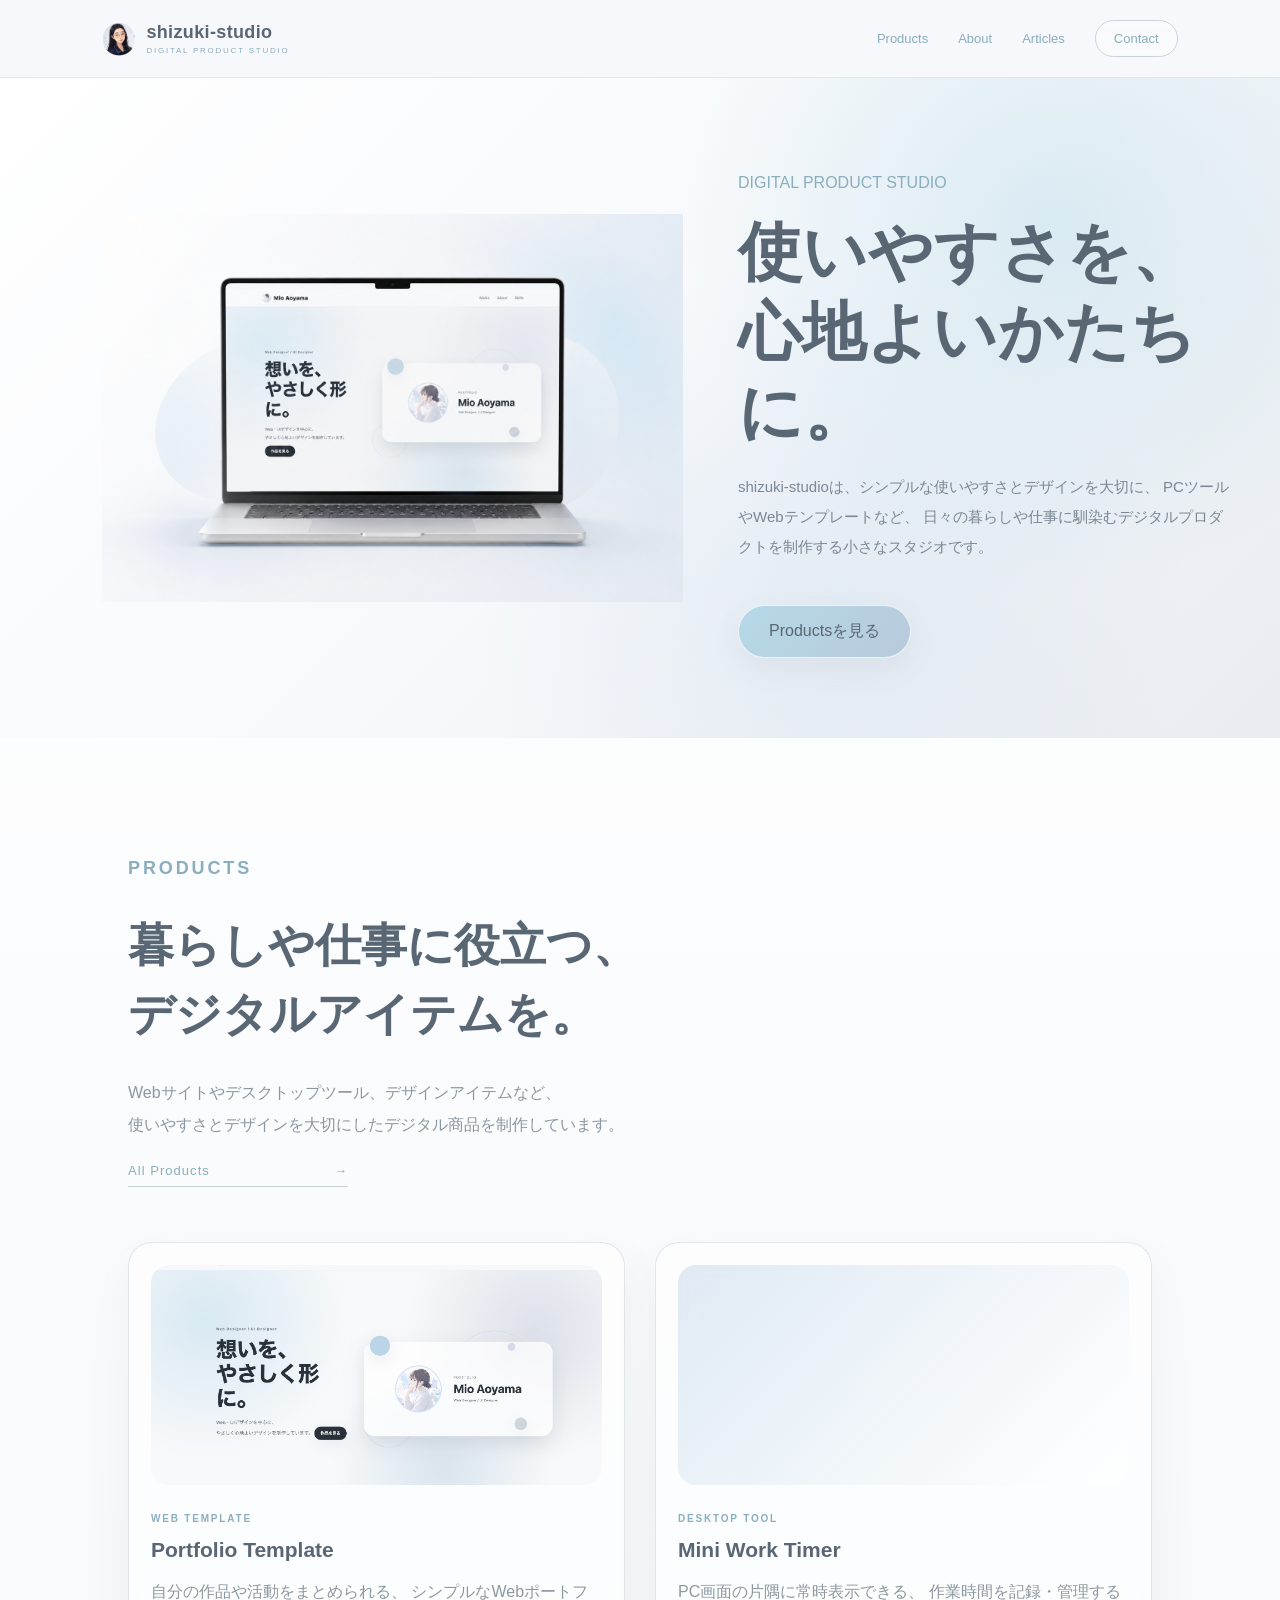
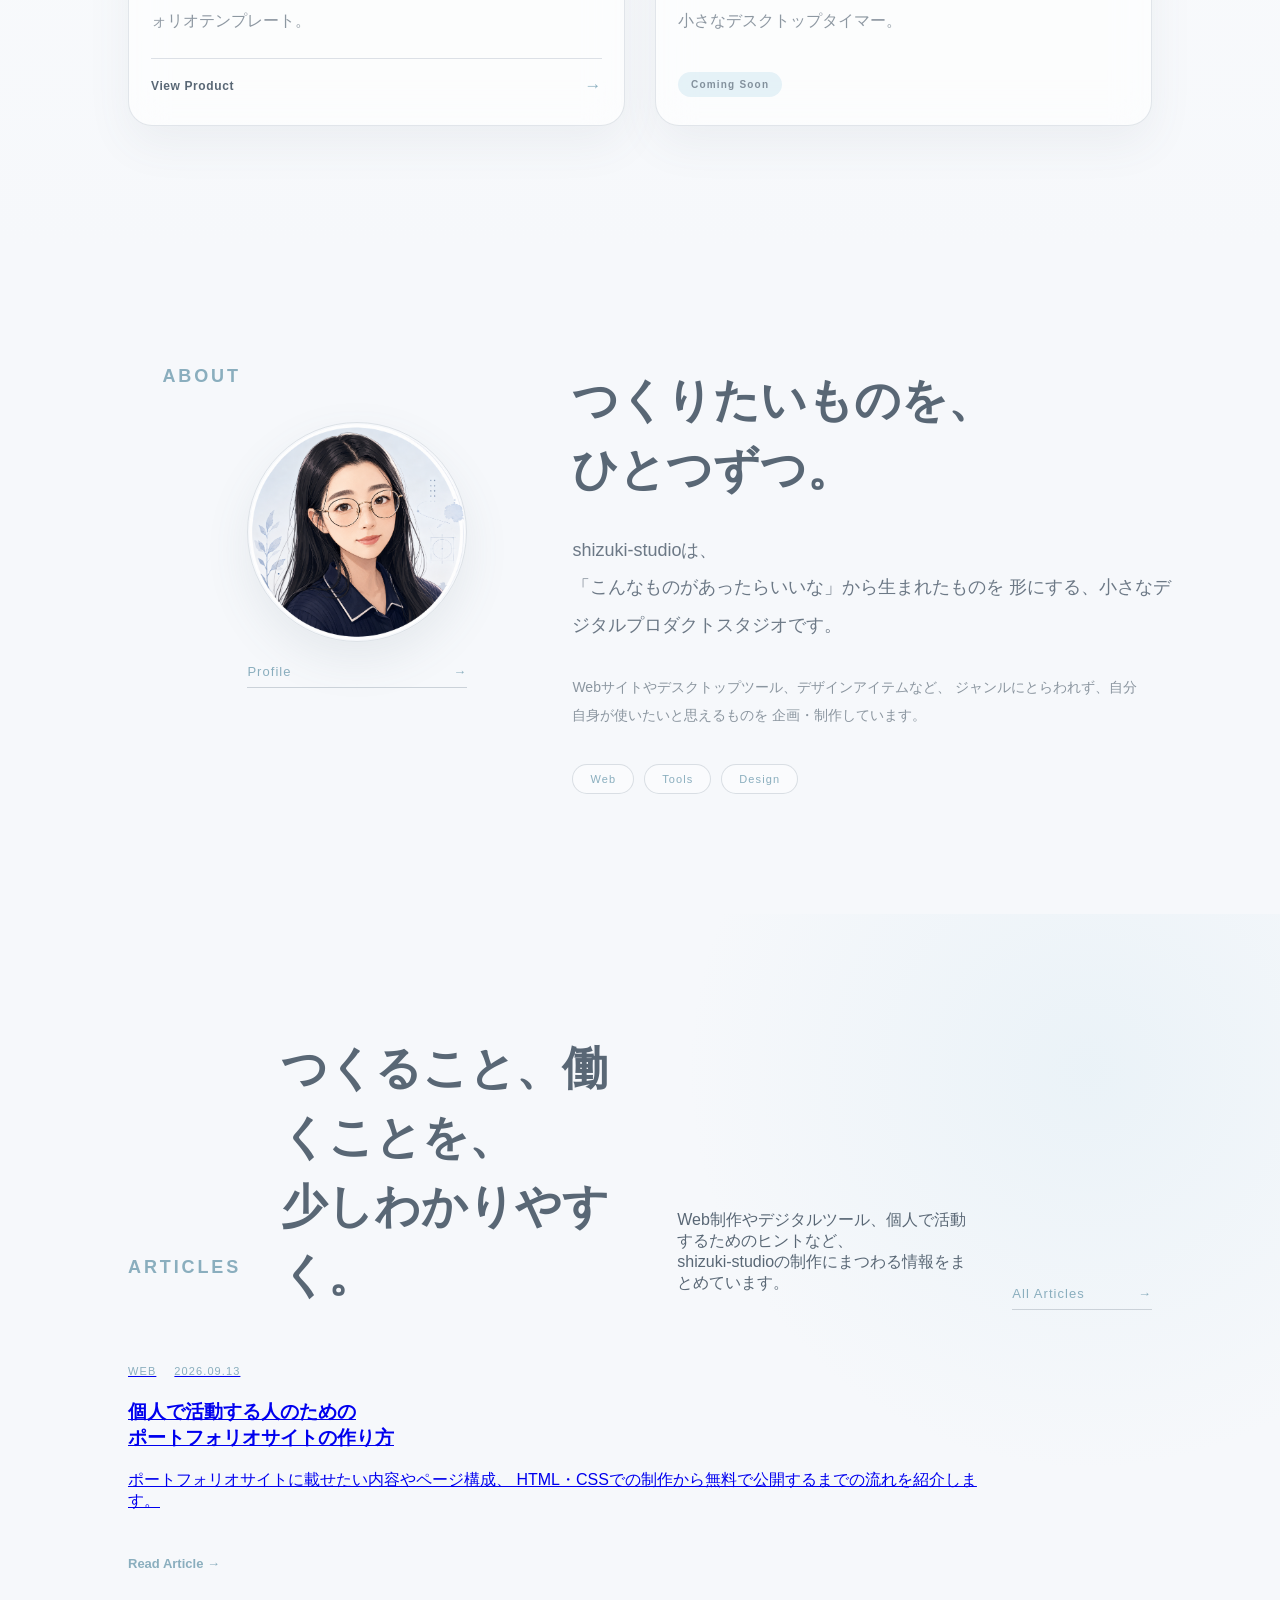
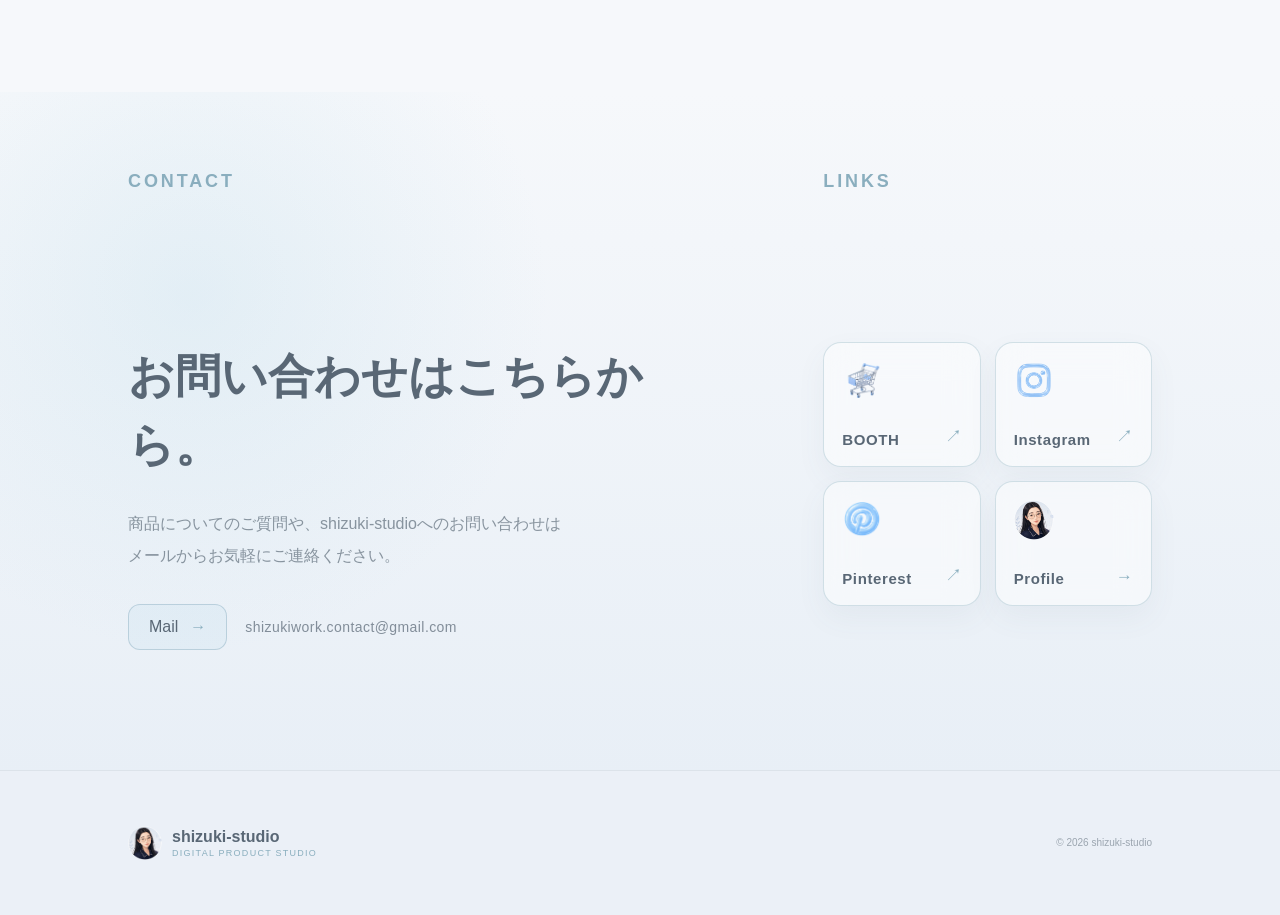
==== commit 36359bd9: "Add files via upload" ====
--- a/index.html
+++ b/index.html
@@ -15,28 +15,25 @@
   <!-- OGP -->
   <meta property="og:title" content="shizuki-studio | Digital Product Studio">
 
-<meta
-  property="og:description"
-  content="シンプルな使いやすさとデザインを大切に、日々に馴染むデジタルプロダクトをつくる小さなスタジオです。"
->
-
-<meta property="og:type" content="website">
-
-<meta
-  property="og:url"
-  content="https://shizuki-studio.netlify.app/"
->
-
-<meta
-  property="og:image"
-  content="https://shizuki-studio.netlify.app/images/ogp.png"
->
-
-<meta property="og:site_name" content="shizuki-studio">
-
-<meta name="twitter:card" content="summary_large_image">
-
-  <!-- X / Twitter -->
+  <meta
+    property="og:description"
+    content="シンプルな使いやすさとデザインを大切に、日々に馴染むデジタルプロダクトをつくる小さなスタジオです。"
+  >
+
+  <meta property="og:type" content="website">
+
+  <meta
+    property="og:url"
+    content="https://shizuki-studio.netlify.app/"
+  >
+
+  <meta
+    property="og:image"
+    content="https://shizuki-studio.netlify.app/images/ogp.png"
+  >
+
+  <meta property="og:site_name" content="shizuki-studio">
+
   <meta name="twitter:card" content="summary_large_image">
 
   <!-- favicon -->
@@ -45,8 +42,8 @@
   <!-- CSS -->
   <link rel="stylesheet" href="style.css">
 
-<link rel="canonical" href="https://shizuki-studio.netlify.app/">
-  
+  <link rel="canonical" href="https://shizuki-studio.netlify.app/">
+
   <!-- Google Search Console -->
   <!-- ここに現在のgoogle-site-verificationを残す -->
 
@@ -55,363 +52,421 @@
 <body>
 
   <header class="header">
-  <a href="#" class="logo">
-  <img
-    src="images/studio-icon.png"
-    alt=""
-    class="logo-icon"
-  >
-
-  <div class="logo-text">
-    <span class="logo-main">shizuki-studio</span>
-    <span class="logo-sub">DIGITAL PRODUCT STUDIO</span>
-  </div>
-</a>
-
-  <nav class="nav">
-  <a href="#products">Products</a>
-  <a href="#about">About</a>
-  <a href="articles/index.html">Articles</a>
-  <a href="#contact" class="nav-contact">Contact</a>
-</nav>
-</header>
-
-  <main>
-
- <section class="hero">
-
-  <div class="hero-visual">
-   <img
-  src="images/portfolio-mockup.png"
-  alt="WebポートフォリオテンプレートのPC表示イメージ"
-  class="hero-product-image"
->
-  </div>
-  <div class="hero-content">
-
-    <p class="hero-label">
-      DIGITAL PRODUCT STUDIO
-    </p>
-
-    <h1>
-      使いやすさを、<br>
-      心地よいかたちに。
-    </h1>
-
-   <p class="hero-text">
-  shizuki-studioは、シンプルな使いやすさとデザインを大切に、
-  PCツールやWebテンプレートなど、
-  日々の暮らしや仕事に馴染むデジタルプロダクトを制作する小さなスタジオです。
-</p>
-
-    <a href="#products" class="button">
-      Productsを見る
-    </a>
-
-  </div>
-
-</section>
-
-    <section id="products" class="section products">
-
-  <div class="products-heading">
-
-    <p class="products-label">PRODUCTS</p>
-
-    <h2>
-      暮らしや仕事に役立つ、<br>
-      デジタルアイテムを。
-    </h2>
-
-    <p class="products-intro">
-      Webサイトやデスクトップツール、デザインアイテムなど、<br>
-      使いやすさとデザインを大切にしたデジタル商品を制作しています。
-    </p>
-
-  </div>
-
-  <div class="product-grid">
-
-    <article class="product-card">
-      <div class="product-image">
-        <img
-  src="images/portfolio-template.png"
-  alt="shizuki-studio Webポートフォリオテンプレート"
->
-      </div>
-
-      <p class="product-category">WEB TEMPLATE</p>
-      <h3>Portfolio Template</h3>
-
-      <p>
-        自分の作品や活動をまとめられる、
-        シンプルなWebポートフォリオテンプレート。
-      </p>
-
-      <a
-        href="https://shizuki-studio.booth.pm/items/8751640"
-        target="_blank"
-        rel="noopener noreferrer"
-        class="product-link"
-      >
-        View Product <span>→</span>
-      </a>
-    </article>
-
-
-    <article class="product-card">
-
-      <div class="product-image"></div>
-
-      <p class="product-category">DESKTOP TOOL</p>
-      <h3>Mini Work Timer</h3>
-
-      <p>
-  PC画面の片隅に常時表示できる、
-  作業時間を記録・管理する小さなデスクトップタイマー。
-</p>
-
-      <span class="coming-soon">
-        Coming Soon
-      </span>
-
-    </article>
-
-  </div>
-
-</section>
-    <section id="about" class="section about-section">
-
-  <div class="about-left">
-    <p class="about-label">ABOUT</p>
-
-    <div class="about-profile">
+
+    <a href="#" class="logo">
       <img
         src="images/studio-icon.png"
         alt=""
-        class="about-profile-icon"
+        class="logo-icon"
       >
 
-      <a href="profile.html" class="about-profile-link">
-        <span>Profile</span>
-        <span>→</span>
-      </a>
-    </div>
-  </div>
-
-  <div class="about-content">
-    <h2>
-      つくりたいものを、<br>
-      ひとつずつ。
-    </h2>
-
-    <p class="about-main">
-      shizuki-studioは、<br>
-      「こんなものがあったらいいな」から生まれたものを
-      形にする、小さなデジタルプロダクトスタジオです。
-    </p>
-
-    <p class="about-text">
-      Webサイトやデスクトップツール、デザインアイテムなど、
-      ジャンルにとらわれず、自分自身が使いたいと思えるものを
-      企画・制作しています。
-    </p>
-
-    <div class="about-tags">
-      <span>Web</span>
-      <span>Tools</span>
-      <span>Design</span>
-    </div>
-    </div>
-
-</section> <!-- about -->
-
-<!-- ARTICLES -->
-<section id="articles" class="section home-articles">
-
-  <div class="home-articles-heading">
-
-    <div>
-      <p class="home-articles-label">ARTICLES</p>
-
-      <h2>
-        つくること、働くことを、<br>
-        少しわかりやすく。
-      </h2>
-    </div>
-
-    <a href="articles/index.html" class="articles-all-link">
-      All Articles <span>→</span>
+      <div class="logo-text">
+        <span class="logo-main">shizuki-studio</span>
+        <span class="logo-sub">DIGITAL PRODUCT STUDIO</span>
+      </div>
     </a>
 
-  </div>
-
-
-  <div class="home-article-list">
-
-    <a
-      href="articles/portfolio-site-howto.html"
-      class="home-article-card"
-    >
-
-      <div class="home-article-meta">
-        <span>WEB</span>
-        <time datetime="2026-09-03">2026.09.03</time>
-      </div>
-
-      <h3>
-        個人で活動する人のための<br>
-        ポートフォリオサイトの作り方
-      </h3>
-
-      <p>
-        ポートフォリオサイトに載せたい内容やページ構成、
-        HTML・CSSでの制作から無料で公開するまでの流れを紹介します。
-      </p>
-
-      <span class="home-article-read">
-        Read Article →
-      </span>
-
-    </a>
-
-  </div>
-
-</section>
-
-<section id="contact" class="section contact-section">
-
-  <div class="contact-grid">
-
-    <!-- 1行目：タイトル -->
-    <p class="contact-label">CONTACT</p>
-    <p class="contact-links-label">LINKS</p>
-
-
-    <!-- 2行目左：お問い合わせ -->
-    <div class="contact-main">
-
-      <h2>
-        お問い合わせはこちらから。
-      </h2>
-
-      <p class="contact-text">
-        商品についてのご質問や、shizuki-studioへのお問い合わせは<br>
-        メールからお気軽にご連絡ください。
-      </p>
-
-      <div class="contact-mail-wrap">
+    <nav class="nav">
+      <a href="#products">Products</a>
+      <a href="#about">About</a>
+      <a href="#articles">Articles</a>
+      <a href="#contact" class="nav-contact">Contact</a>
+    </nav>
+
+  </header>
+
+
+  <main>
+
+    <!-- HERO -->
+    <section class="hero">
+
+      <div class="hero-visual">
+        <img
+          src="images/portfolio-mockup.png"
+          alt="WebポートフォリオテンプレートのPC表示イメージ"
+          class="hero-product-image"
+        >
+      </div>
+
+      <div class="hero-content">
+
+        <p class="hero-label">
+          DIGITAL PRODUCT STUDIO
+        </p>
+
+        <h1>
+          使いやすさを、<br>
+          心地よいかたちに。
+        </h1>
+
+        <p class="hero-text">
+          shizuki-studioは、シンプルな使いやすさとデザインを大切に、
+          PCツールやWebテンプレートなど、
+          日々の暮らしや仕事に馴染むデジタルプロダクトを制作する小さなスタジオです。
+        </p>
+
+        <a href="#products" class="button">
+          Productsを見る
+        </a>
+
+      </div>
+
+    </section>
+
+
+    <!-- PRODUCTS -->
+    <section id="products" class="section products">
+
+      <div class="products-heading">
+
+        <p class="products-label">PRODUCTS</p>
+
+        <h2>
+          暮らしや仕事に役立つ、<br>
+          デジタルアイテムを。
+        </h2>
+
+        <p class="products-intro">
+          Webサイトやデスクトップツール、デザインアイテムなど、<br>
+          使いやすさとデザインを大切にしたデジタル商品を制作しています。
+        </p>
 
         <a
-          href="mailto:shizukiwork.contact@gmail.com"
-          class="contact-mail-button"
+          href="https://shizuki-studio.booth.pm/"
+          target="_blank"
+          rel="noopener noreferrer"
+          class="about-profile-link section-more-link"
         >
-          Mail
+          <span>All Products</span>
           <span>→</span>
         </a>
 
-        <span class="contact-mail-address">
-          shizukiwork.contact@gmail.com
-        </span>
-
+      </div>
+
+      <div class="product-grid">
+
+        <article class="product-card">
+
+          <div class="product-image">
+            <img
+              src="images/portfolio-template.png"
+              alt="shizuki-studio Webポートフォリオテンプレート"
+            >
+          </div>
+
+          <p class="product-category">WEB TEMPLATE</p>
+          <h3>Portfolio Template</h3>
+
+          <p>
+            自分の作品や活動をまとめられる、
+            シンプルなWebポートフォリオテンプレート。
+          </p>
+
+          <a
+            href="https://shizuki-studio.booth.pm/items/8751640"
+            target="_blank"
+            rel="noopener noreferrer"
+            class="product-link"
+          >
+            View Product <span>→</span>
+          </a>
+
+        </article>
+
+
+        <article class="product-card">
+
+          <div class="product-image"></div>
+
+          <p class="product-category">DESKTOP TOOL</p>
+          <h3>Mini Work Timer</h3>
+
+          <p>
+            PC画面の片隅に常時表示できる、
+            作業時間を記録・管理する小さなデスクトップタイマー。
+          </p>
+
+          <span class="coming-soon">
+            Coming Soon
+          </span>
+
+        </article>
+
+      </div>
+
+    </section>
+
+
+    <!-- ABOUT -->
+    <section id="about" class="section about-section">
+
+      <div class="about-left">
+
+        <p class="about-label">ABOUT</p>
+
+        <div class="about-profile">
+
+          <img
+            src="images/studio-icon.png"
+            alt=""
+            class="about-profile-icon"
+          >
+
+          <a href="profile.html" class="about-profile-link">
+            <span>Profile</span>
+            <span>→</span>
+          </a>
+
+        </div>
+
+      </div>
+
+
+      <div class="about-content">
+
+        <h2>
+          つくりたいものを、<br>
+          ひとつずつ。
+        </h2>
+
+        <p class="about-main">
+          shizuki-studioは、<br>
+          「こんなものがあったらいいな」から生まれたものを
+          形にする、小さなデジタルプロダクトスタジオです。
+        </p>
+
+        <p class="about-text">
+          Webサイトやデスクトップツール、デザインアイテムなど、
+          ジャンルにとらわれず、自分自身が使いたいと思えるものを
+          企画・制作しています。
+        </p>
+
+        <div class="about-tags">
+          <span>Web</span>
+          <span>Tools</span>
+          <span>Design</span>
+        </div>
+
+      </div>
+
+    </section>
+
+
+    <!-- ARTICLES -->
+    <section id="articles" class="section home-articles">
+
+      <div class="home-articles-heading">
+
+        <p class="home-articles-label">ARTICLES</p>
+
+        <h2>
+          つくること、働くことを、<br>
+          少しわかりやすく。
+        </h2>
+
+        <p class="home-articles-intro">
+          Web制作やデジタルツール、個人で活動するためのヒントなど、<br>
+          shizuki-studioの制作にまつわる情報をまとめています。
+        </p>
+
+        <a
+          href="articles/index.html"
+          class="about-profile-link section-more-link"
+        >
+          <span>All Articles</span>
+          <span>→</span>
+        </a>
+
+      </div>
+
+
+      <div class="home-article-list">
+
+        <a
+          href="articles/html-website-howto.html"
+          class="recommend-card"
+          data-publish="2026-09-07T17:00:00+09:00"
+        >
+
+          <div class="home-article-meta">
+            <span>WEB</span>
+            <time datetime="2026-09-13">2026.09.13</time>
+          </div>
+
+          <h3>
+            個人で活動する人のための<br>
+            ポートフォリオサイトの作り方
+          </h3>
+
+          <p>
+            ポートフォリオサイトに載せたい内容やページ構成、
+            HTML・CSSでの制作から無料で公開するまでの流れを紹介します。
+          </p>
+
+          <span class="home-article-read">
+            Read Article →
+          </span>
+
+        </a>
+
+      </div>
+
+    </section>
+
+
+    <!-- CONTACT -->
+    <section id="contact" class="section contact-section">
+
+      <div class="contact-grid">
+
+        <p class="contact-label">CONTACT</p>
+        <p class="contact-links-label">LINKS</p>
+
+
+        <div class="contact-main">
+
+          <h2>
+            お問い合わせはこちらから。
+          </h2>
+
+          <p class="contact-text">
+            商品についてのご質問や、shizuki-studioへのお問い合わせは<br>
+            メールからお気軽にご連絡ください。
+          </p>
+
+          <div class="contact-mail-wrap">
+
+            <a
+              href="mailto:shizukiwork.contact@gmail.com"
+              class="contact-mail-button"
+            >
+              Mail
+              <span>→</span>
+            </a>
+
+            <span class="contact-mail-address">
+              shizukiwork.contact@gmail.com
+            </span>
+
+          </div>
+
+        </div>
+
+
+        <div class="contact-other-links">
+
+          <div class="contact-link-grid">
+
+            <a
+              href="https://shizuki-studio.booth.pm/"
+              target="_blank"
+              rel="noopener noreferrer"
+              class="contact-link-card"
+            >
+              <img
+                src="images/icons/booth.png"
+                alt=""
+                class="contact-link-icon"
+              >
+              <span class="contact-link-name">BOOTH</span>
+              <span class="contact-link-arrow">↗</span>
+            </a>
+
+
+            <a
+              href="https://www.instagram.com/shizukistudio?igsi=MWpib3Rib2U5c215Mw%3D%3D&utm_source=qr"
+              target="_blank"
+              rel="noopener noreferrer"
+              class="contact-link-card"
+            >
+              <img
+                src="images/icons/instagram.png"
+                alt=""
+                class="contact-link-icon"
+              >
+              <span class="contact-link-name">Instagram</span>
+              <span class="contact-link-arrow">↗</span>
+            </a>
+
+
+            <a
+              href="https://pin.it/5NpzwEd6U"
+              target="_blank"
+              rel="noopener noreferrer"
+              class="contact-link-card"
+            >
+              <img
+                src="images/icons/pinterest.png"
+                alt=""
+                class="contact-link-icon"
+              >
+              <span class="contact-link-name">Pinterest</span>
+              <span class="contact-link-arrow">↗</span>
+            </a>
+
+
+            <a
+              href="profile.html"
+              class="contact-link-card"
+            >
+              <img
+                src="images/studio-icon.png"
+                alt=""
+                class="contact-link-icon profile-card-icon"
+              >
+              <span class="contact-link-name">Profile</span>
+              <span class="contact-link-arrow">→</span>
+            </a>
+
+          </div>
+
+        </div>
+
+      </div>
+
+    </section>
+
+  </main>
+
+
+  <!-- FOOTER -->
+  <footer class="footer">
+
+    <div class="footer-brand">
+
+      <img
+        src="images/studio-icon.png"
+        alt=""
+        class="footer-logo-icon"
+      >
+
+      <div class="footer-logo-text">
+        <span class="footer-logo-main">shizuki-studio</span>
+        <span class="footer-logo-sub">DIGITAL PRODUCT STUDIO</span>
       </div>
 
     </div>
 
-
-    <!-- 2行目右：リンクカード -->
-    <div class="contact-other-links">
-
-     <div class="contact-link-grid">
-
-  <a
-    href="https://shizuki-studio.booth.pm/"
-    target="_blank"
-    rel="noopener noreferrer"
-    class="contact-link-card"
-  >
-    <img
-      src="images/icons/booth.png"
-      alt=""
-      class="contact-link-icon"
-    >
-    <span class="contact-link-name">BOOTH</span>
-    <span class="contact-link-arrow">↗</span>
-  </a>
-
-  <a
-    href="https://www.instagram.com/shizukistudio?igsi=MWpib3Rib2U5c215Mw%3D%3D&utm_source=qr"
-    target="_blank"
-    rel="noopener noreferrer"
-    class="contact-link-card"
-  >
-    <img
-      src="images/icons/instagram.png"
-      alt=""
-      class="contact-link-icon"
-    >
-    <span class="contact-link-name">Instagram</span>
-    <span class="contact-link-arrow">↗</span>
-  </a>
-
-  <a
-    href="https://pin.it/5NpzwEd6U"
-    target="_blank"
-    rel="noopener noreferrer"
-    class="contact-link-card"
-  >
-    <img
-      src="images/icons/pinterest.png"
-      alt=""
-      class="contact-link-icon"
-    >
-    <span class="contact-link-name">Pinterest</span>
-    <span class="contact-link-arrow">↗</span>
-  </a>
-
-  <a
-    href="profile.html"
-    class="contact-link-card"
-  >
-    <img
-      src="images/studio-icon.png"
-      alt=""
-      class="contact-link-icon profile-card-icon"
-    >
-    <span class="contact-link-name">Profile</span>
-    <span class="contact-link-arrow">→</span>
-  </a>
-
-</div>
-
-    </div>
-
-  </div>
-
-</section>
-  </main>
-
-  <footer class="footer">
-
-  <div class="footer-brand">
-
-    <img
-      src="images/studio-icon.png"
-      alt=""
-      class="footer-logo-icon"
-    >
-
-    <div class="footer-logo-text">
-      <span class="footer-logo-main">shizuki-studio</span>
-      <span class="footer-logo-sub">DIGITAL PRODUCT STUDIO</span>
-    </div>
-
-  </div>
-
-  <p class="copyright">
-    © 2026 shizuki-studio
-  </p>
-
-</footer>
+    <p class="copyright">
+      © 2026 shizuki-studio
+    </p>
+
+  </footer>
+
+
+  <!-- 予約公開 -->
+  <script>
+    const now = new Date();
+
+    document.querySelectorAll("[data-publish]").forEach((item) => {
+      const publishDate = new Date(item.dataset.publish);
+
+      if (publishDate > now) {
+        item.style.display = "none";
+      }
+    });
+  </script>
+
 </body>
 </html>
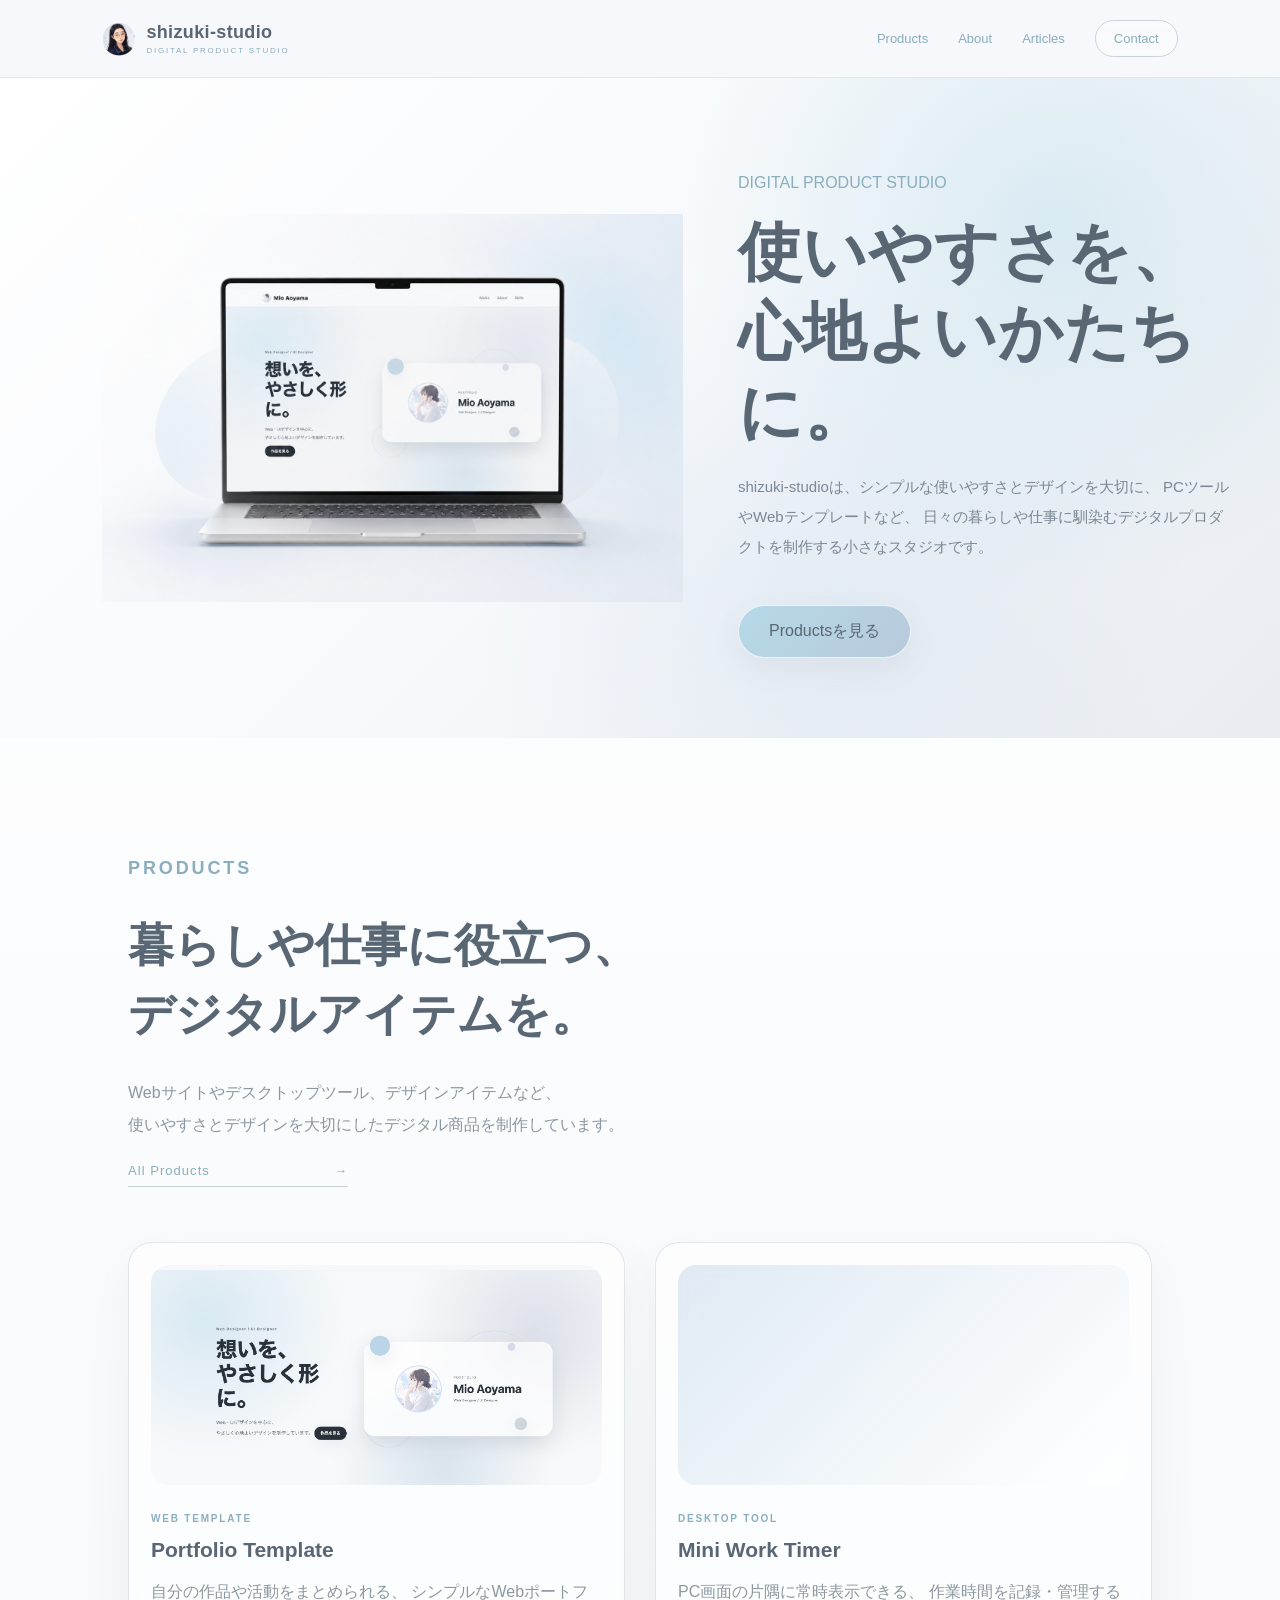
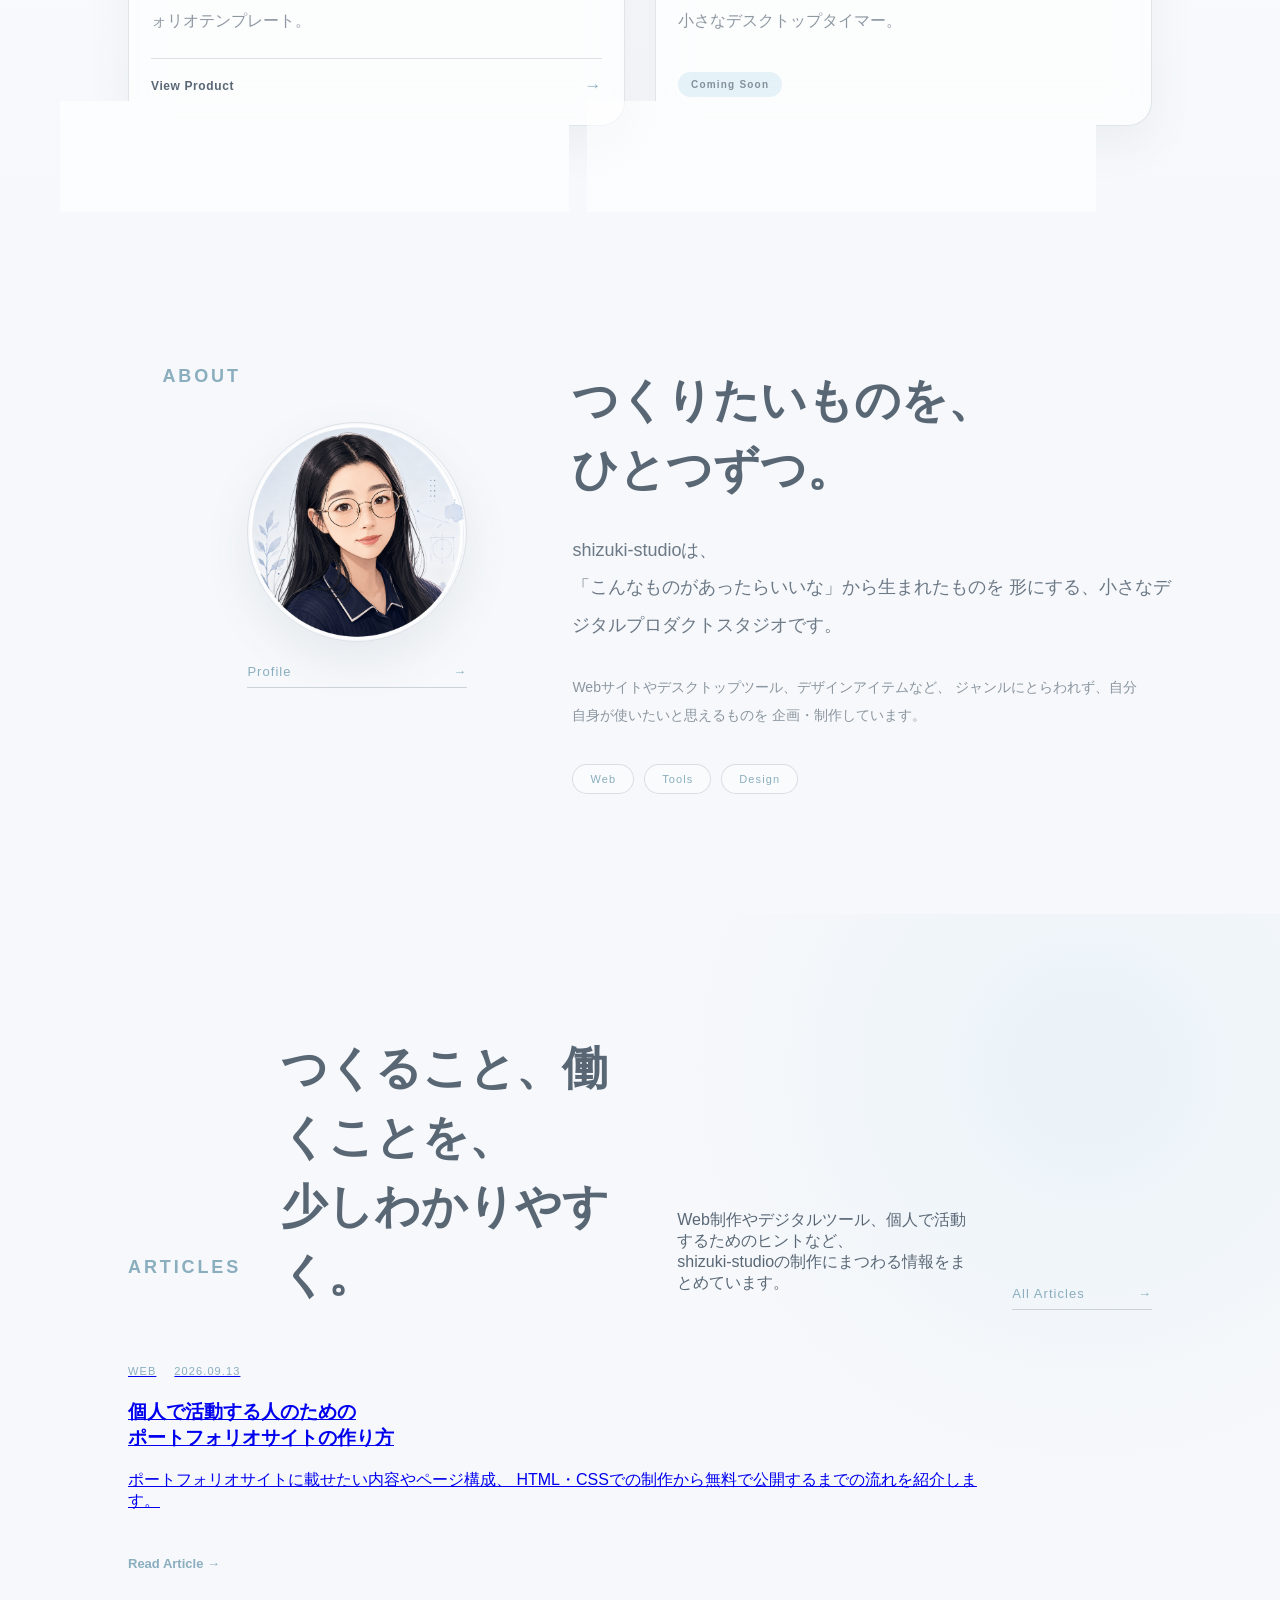
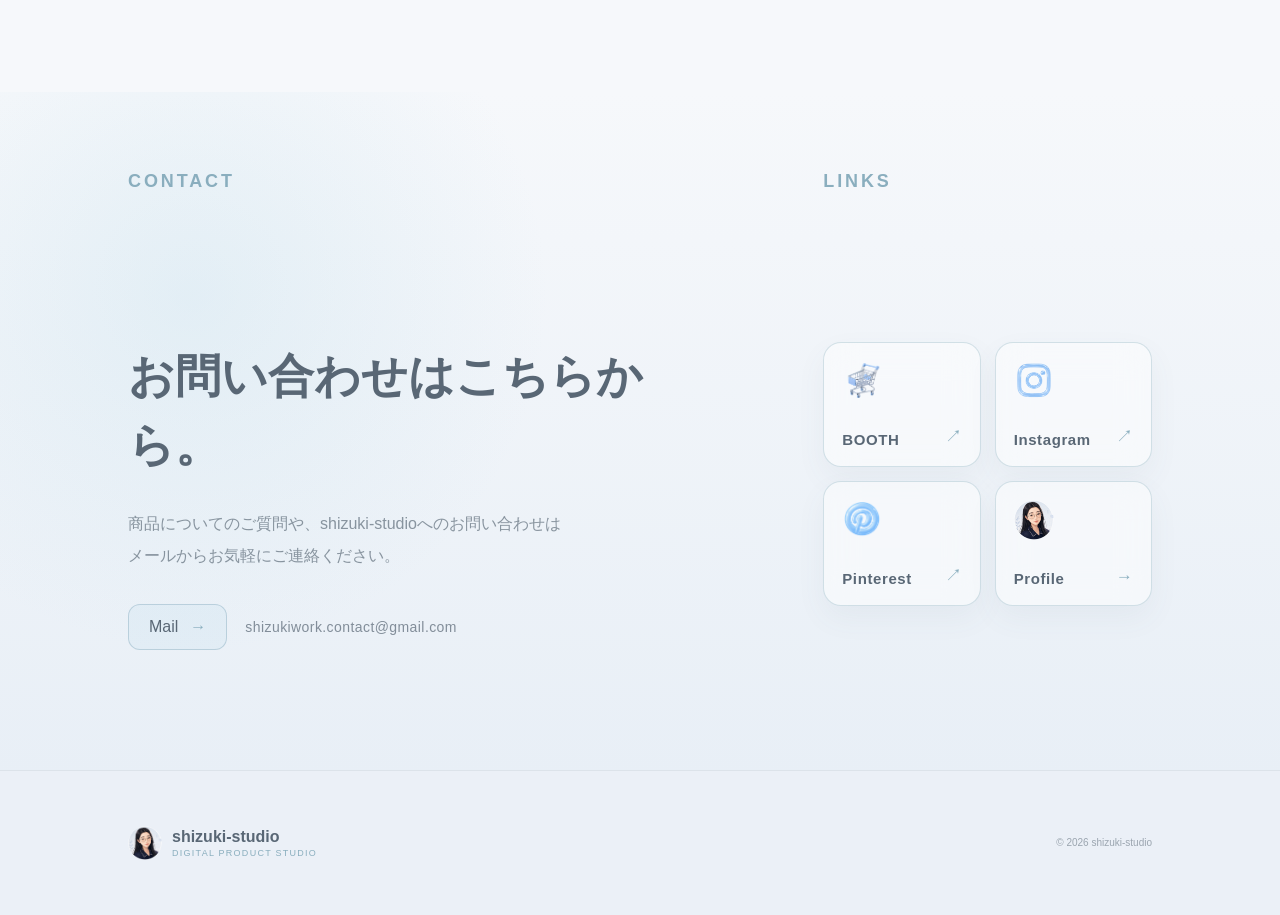
==== commit 98650b93: "Add files via upload" ====
--- a/index.html
+++ b/index.html
@@ -284,10 +284,10 @@
       <div class="home-article-list">
 
         <a
-          href="articles/html-website-howto.html"
-          class="recommend-card"
-          data-publish="2026-09-07T17:00:00+09:00"
-        >
+  href="articles/html-website-howto.html"
+  class="recommend-card"
+  data-publish="2026-09-13T09:00:00+09:00"
+>
 
           <div class="home-article-meta">
             <span>WEB</span>
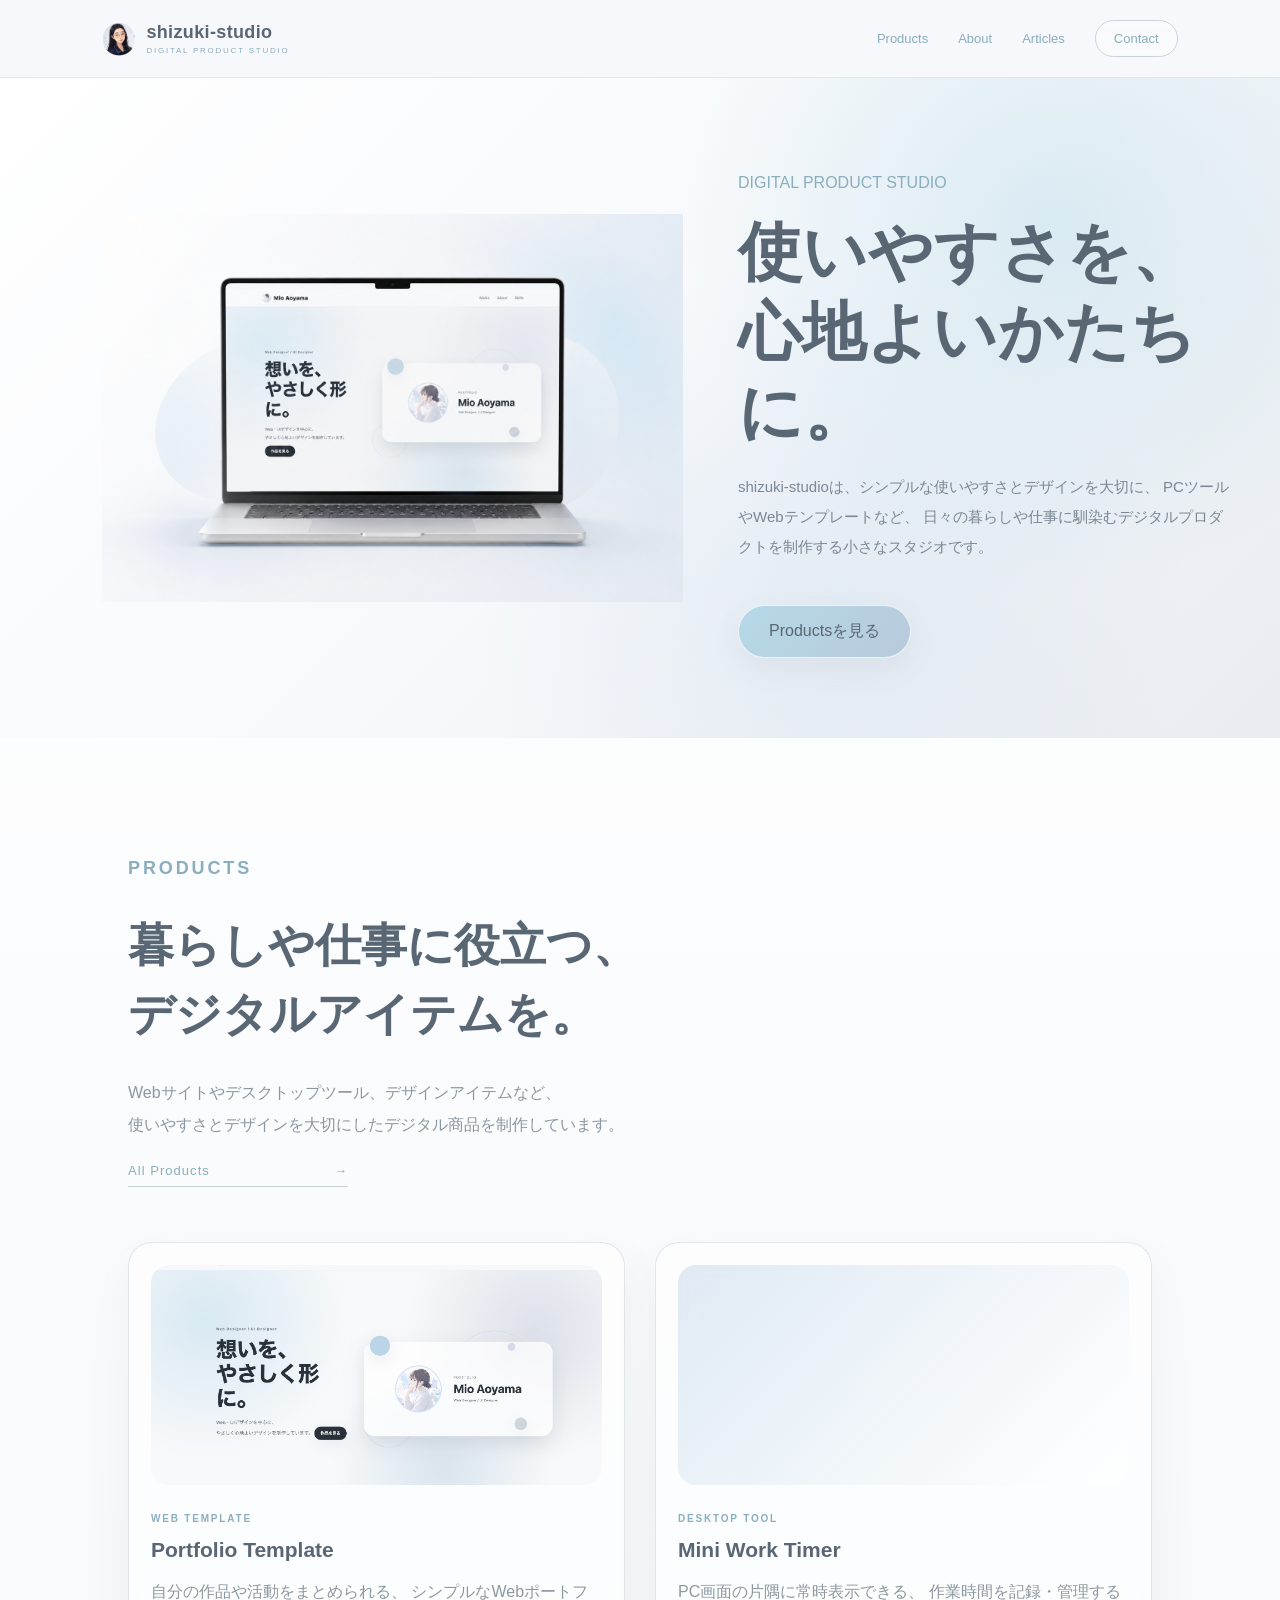
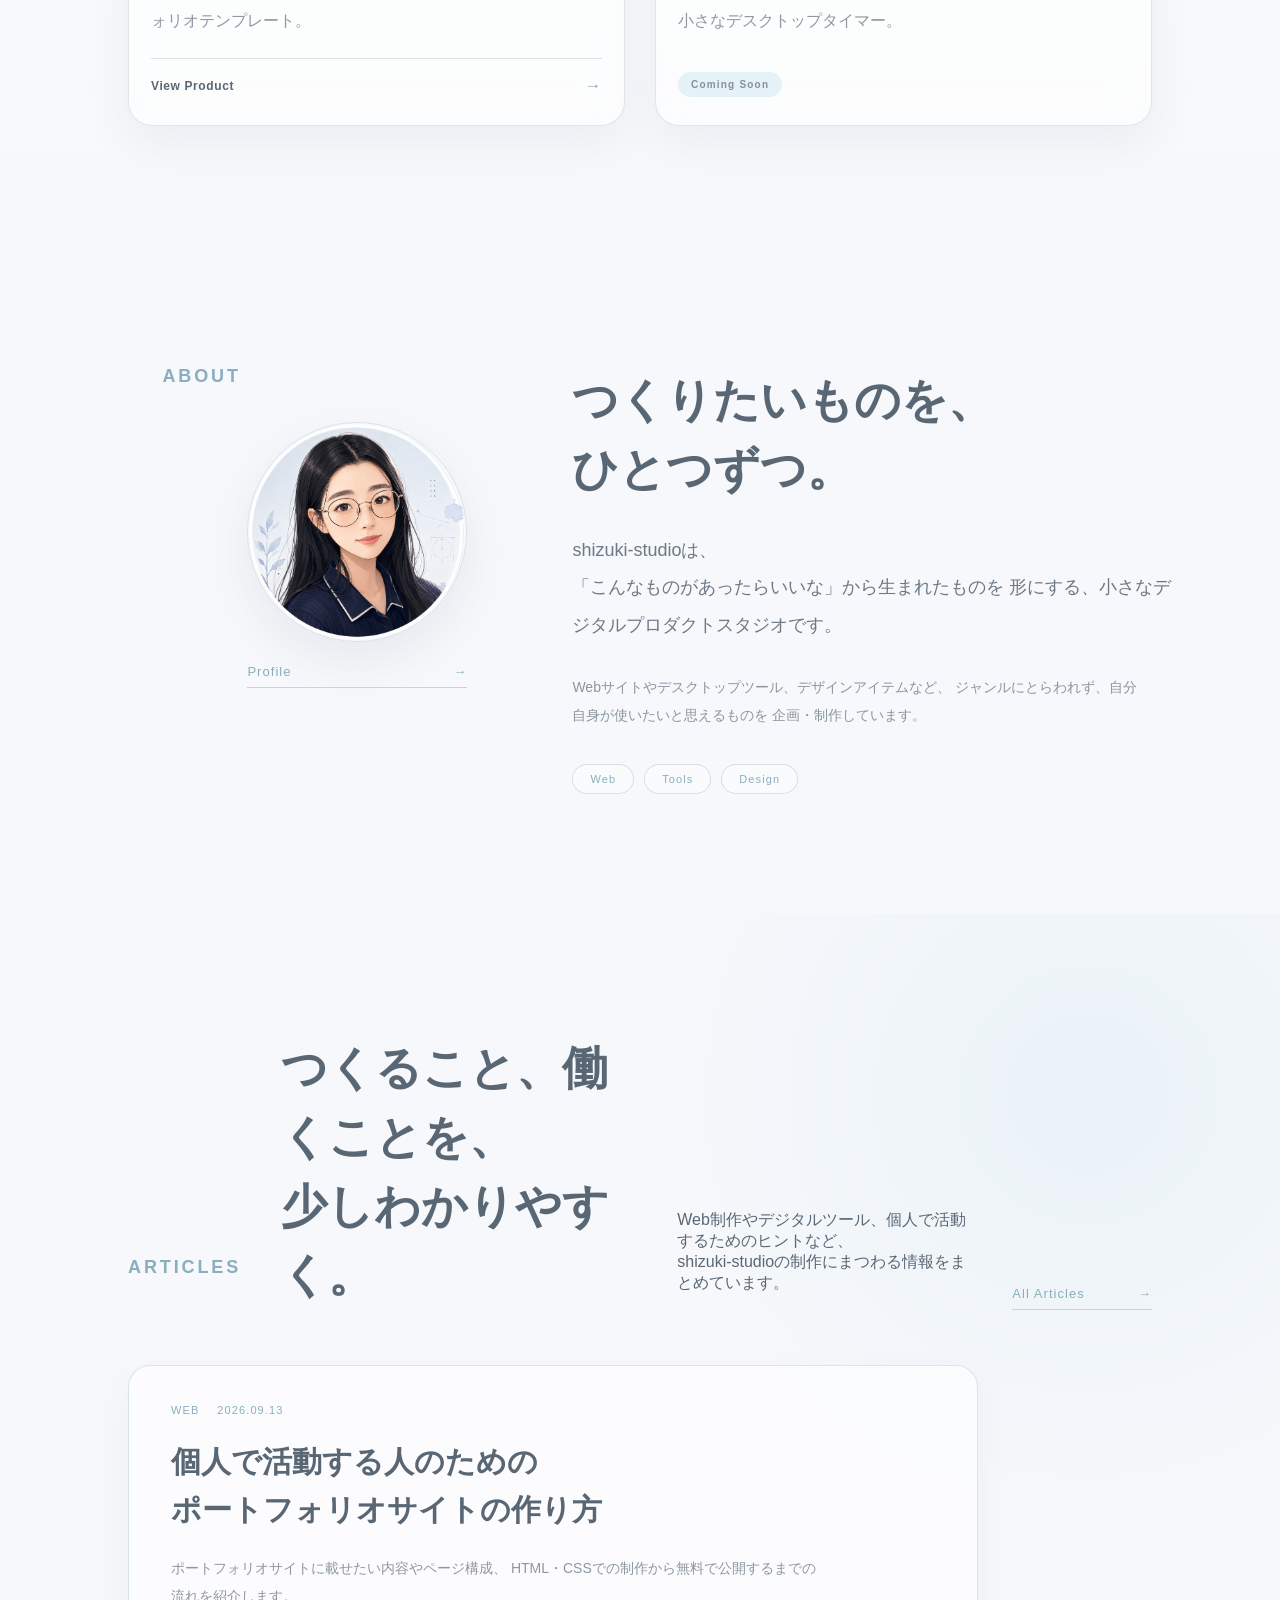
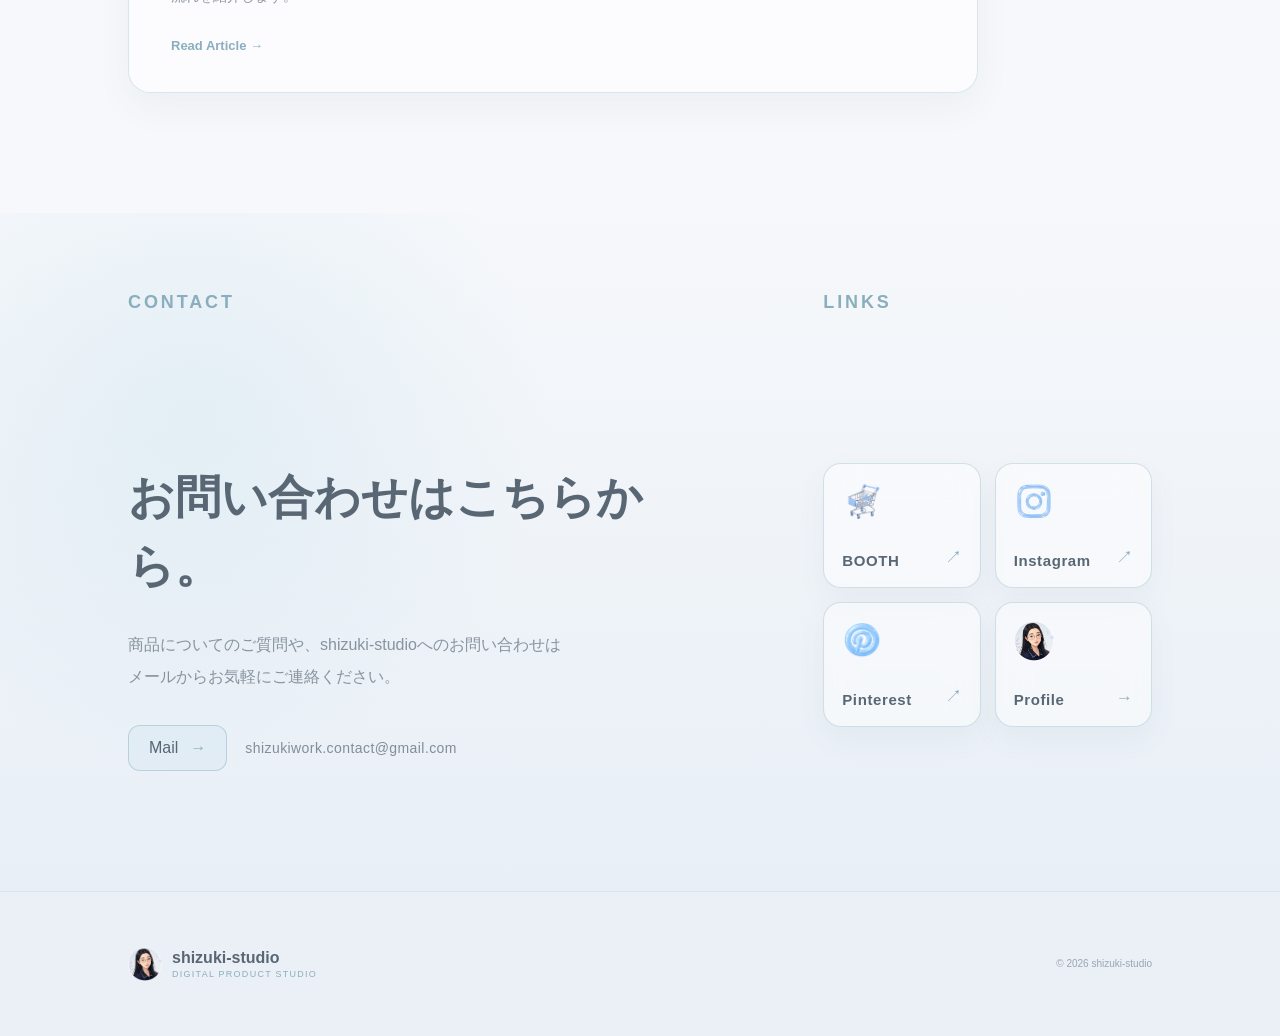
==== commit eab84dec: "Add files via upload" ====
--- a/index.html
+++ b/index.html
@@ -254,65 +254,64 @@
 
 
     <!-- ARTICLES -->
-    <section id="articles" class="section home-articles">
-
-      <div class="home-articles-heading">
-
-        <p class="home-articles-label">ARTICLES</p>
-
-        <h2>
-          つくること、働くことを、<br>
-          少しわかりやすく。
-        </h2>
-
-        <p class="home-articles-intro">
-          Web制作やデジタルツール、個人で活動するためのヒントなど、<br>
-          shizuki-studioの制作にまつわる情報をまとめています。
-        </p>
-
-        <a
-          href="articles/index.html"
-          class="about-profile-link section-more-link"
-        >
-          <span>All Articles</span>
-          <span>→</span>
-        </a>
-
-      </div>
-
-
-      <div class="home-article-list">
-
-        <a
-  href="articles/html-website-howto.html"
-  class="recommend-card"
-  data-publish="2026-09-13T09:00:00+09:00"
->
-
-          <div class="home-article-meta">
-            <span>WEB</span>
-            <time datetime="2026-09-13">2026.09.13</time>
-          </div>
-
-          <h3>
-            個人で活動する人のための<br>
-            ポートフォリオサイトの作り方
-          </h3>
-
-          <p>
-            ポートフォリオサイトに載せたい内容やページ構成、
-            HTML・CSSでの制作から無料で公開するまでの流れを紹介します。
-          </p>
-
-          <span class="home-article-read">
-            Read Article →
-          </span>
-
-        </a>
-
-      </div>
-
-    </section>
+<section id="articles" class="section home-articles">
+
+  <div class="home-articles-heading">
+
+    <p class="home-articles-label">ARTICLES</p>
+
+    <h2>
+      つくること、働くことを、<br>
+      少しわかりやすく。
+    </h2>
+
+    <p class="home-articles-intro">
+      Web制作やデジタルツール、個人で活動するためのヒントなど、<br>
+      shizuki-studioの制作にまつわる情報をまとめています。
+    </p>
+
+    <a
+      href="articles/index.html"
+      class="about-profile-link section-more-link"
+    >
+      <span>All Articles</span>
+      <span>→</span>
+    </a>
+
+  </div>
+
+  <div class="home-article-list">
+
+    <a
+      href="articles/html-website-howto.html"
+      class="home-article-card"
+      data-publish="2026-09-13T09:00:00+09:00"
+    >
+
+      <div class="home-article-meta">
+        <span>WEB</span>
+        <time datetime="2026-09-13">2026.09.13</time>
+      </div>
+
+      <h3>
+        個人で活動する人のための<br>
+        ポートフォリオサイトの作り方
+      </h3>
+
+      <p>
+        ポートフォリオサイトに載せたい内容やページ構成、
+        HTML・CSSでの制作から無料で公開するまでの流れを紹介します。
+      </p>
+
+      <span class="home-article-read">
+        Read Article →
+      </span>
+
+    </a>
+
+  </div>
+
+</section>
 
 
     <!-- CONTACT -->
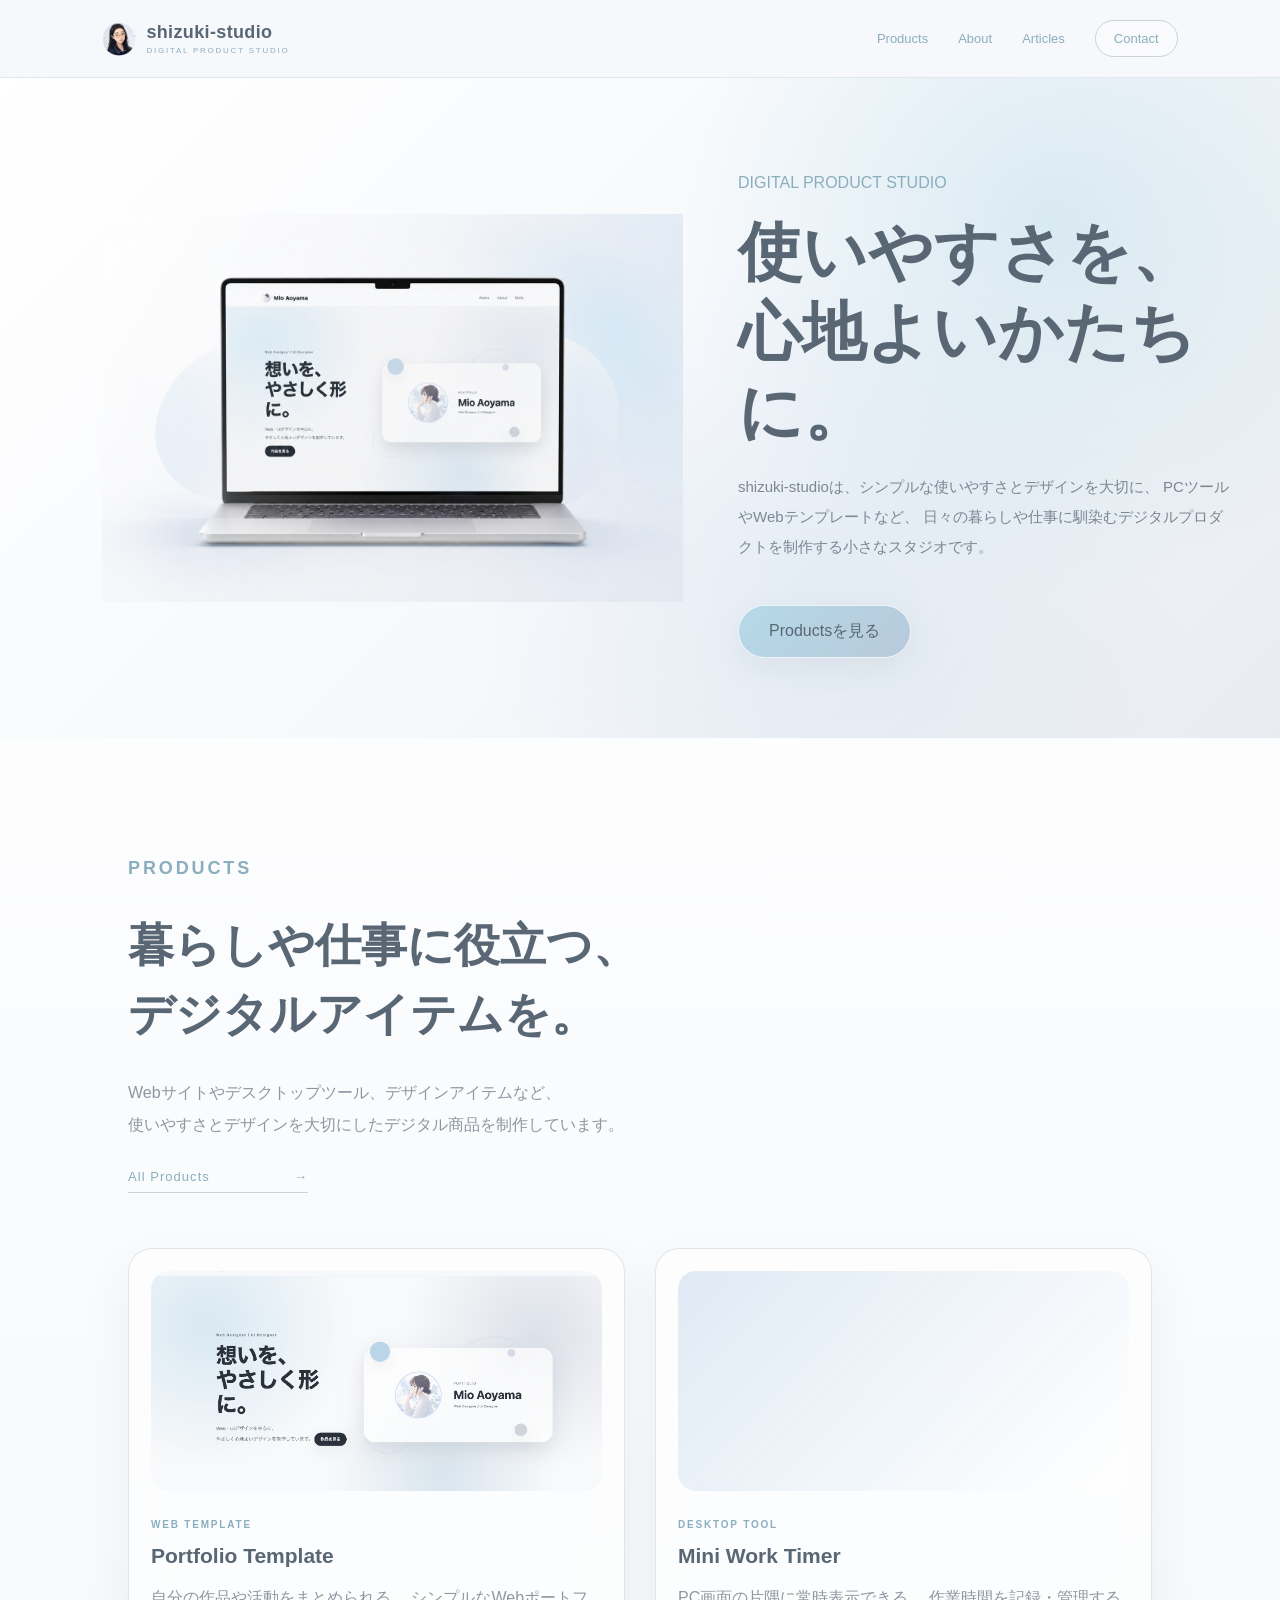
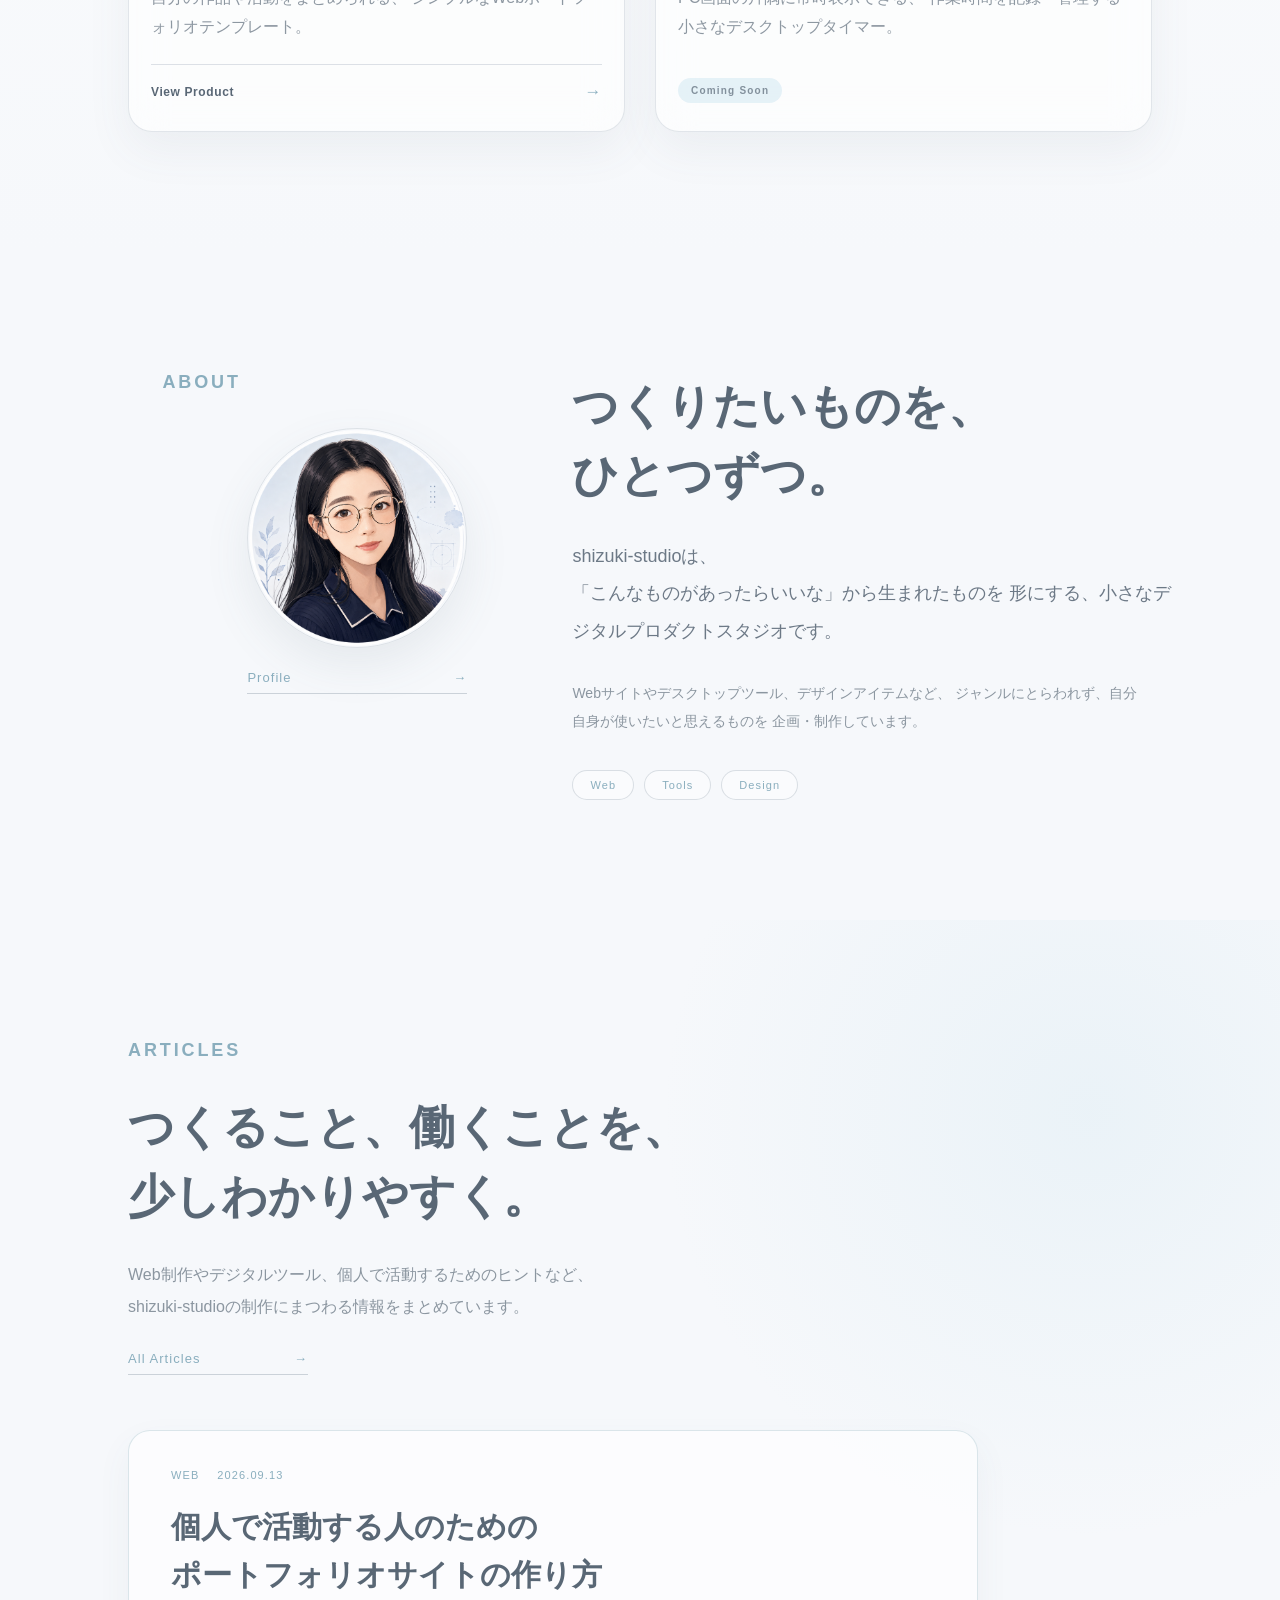
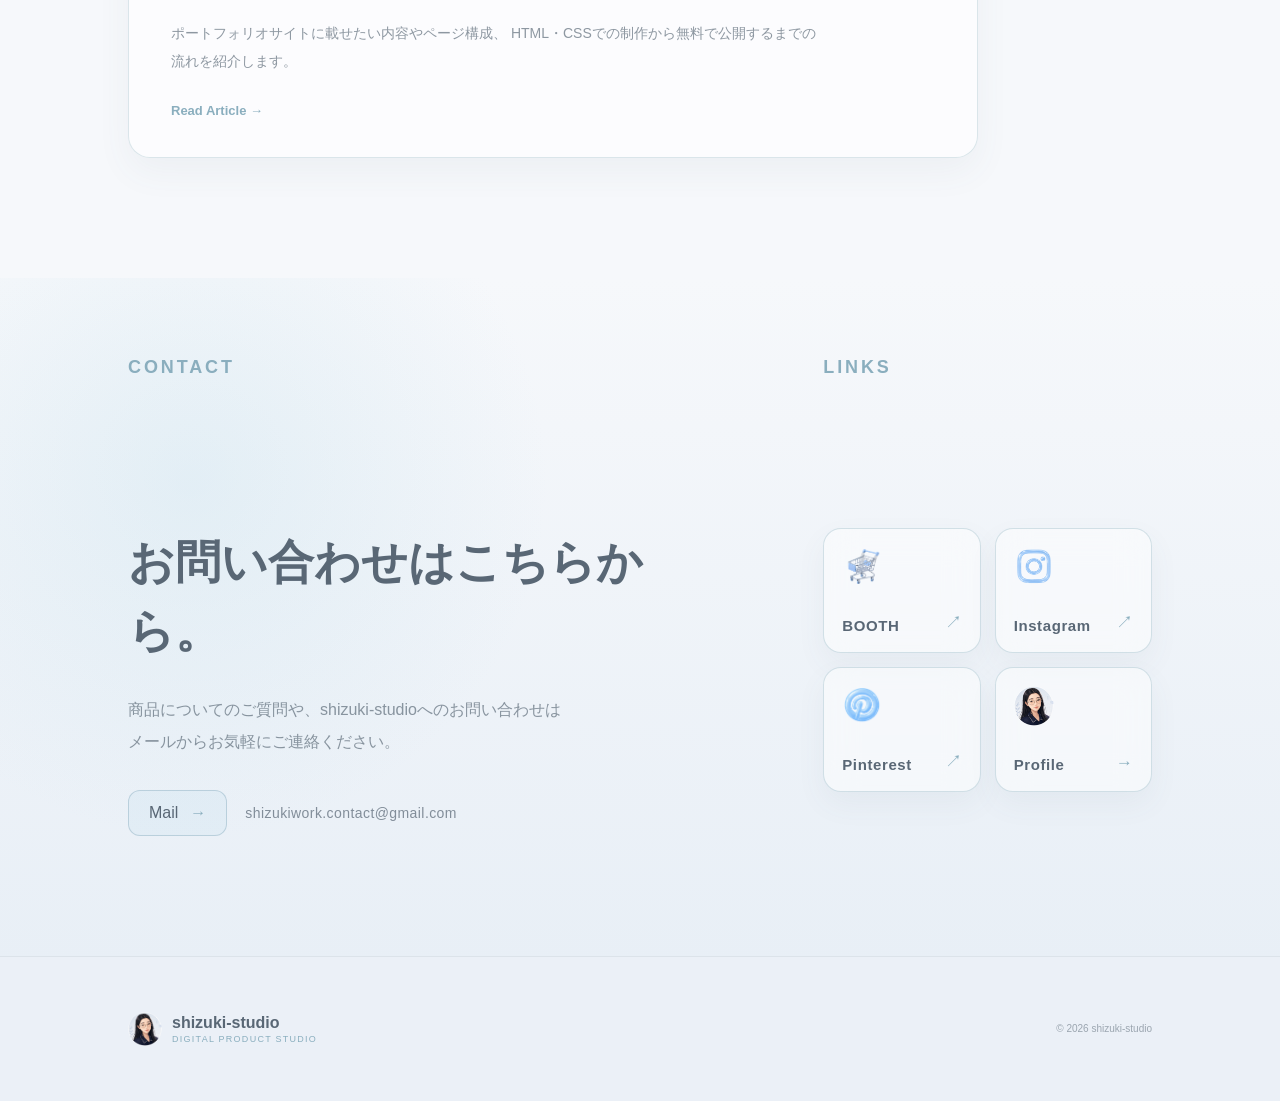
==== commit 0c7b9d50: "Add files via upload" ====
--- a/index.html
+++ b/index.html
@@ -280,10 +280,11 @@
 
   </div>
 
+
   <div class="home-article-list">
 
     <a
-      href="articles/html-website-howto.html"
+      href="articles/portfolio-site-howto.html"
       class="home-article-card"
       data-publish="2026-09-13T09:00:00+09:00"
     >
@@ -456,16 +457,16 @@
 
   <!-- 予約公開 -->
   <script>
-    const now = new Date();
-
-    document.querySelectorAll("[data-publish]").forEach((item) => {
-      const publishDate = new Date(item.dataset.publish);
-
-      if (publishDate > now) {
-        item.style.display = "none";
-      }
-    });
-  </script>
+  const now = new Date();
+
+  document.querySelectorAll("[data-publish]").forEach((item) => {
+    const publishDate = new Date(item.dataset.publish);
+
+    if (publishDate > now) {
+      item.style.display = "none";
+    }
+  });
+</script>
 
 </body>
 </html>
--- a/style.css
+++ b/style.css
@@ -1247,8 +1247,15 @@
   max-width: 760px;
   margin: 90px auto 0;
   padding: 42px;
+
+  display: grid;
+  grid-template-columns: 1.1fr .9fr;
+  gap: 45px;
+  align-items: center;
+
   border: 1px solid rgba(138, 174, 190, .32);
   border-radius: 22px;
+
   background:
     radial-gradient(
       circle at 15% 20%,
@@ -1256,7 +1263,20 @@
       transparent 36%
     ),
     rgba(255, 255, 255, .66);
+
   box-shadow: 0 16px 38px rgba(89, 103, 117, .06);
+}
+
+.article-product-image {
+  width: 100%;
+}
+
+.article-product-image img {
+  display: block;
+  width: 100%;
+  height: auto;
+  border-radius: 12px;
+  box-shadow: 0 12px 30px rgba(89, 103, 117, .12);
 }
 
 .article-product-label {
@@ -1415,6 +1435,229 @@
   color: #8aaebe;
 }
 
+.article-summary {
+  max-width: 720px;
+  margin-top: 38px;
+  padding: 26px 30px;
+  border: 1px solid rgba(138, 174, 190, .3);
+  border-radius: 16px;
+  background: rgba(181, 217, 232, .1);
+}
+
+.article-summary-title {
+  margin: 0 0 14px;
+  font-size: 14px;
+  font-weight: 600;
+  color: #8aaebe;
+}
+
+.article-summary ul {
+  margin: 0;
+  padding-left: 1.4em;
+}
+
+.article-summary li {
+  margin: 8px 0;
+  font-size: 14px;
+  line-height: 1.8;
+  color: rgba(89, 103, 117, .76);
+}
+
+.article-example {
+  margin: 32px 0;
+  padding: 32px;
+  border: 1px solid rgba(138, 174, 190, .3);
+  border-radius: 18px;
+  background: rgba(181, 217, 232, .08);
+}
+
+.article-example-title {
+  margin: 0 0 24px !important;
+  font-size: 13px !important;
+  font-weight: 600;
+  letter-spacing: .05em;
+  color: #8aaebe !important;
+}
+
+.article-example-flow {
+  display: flex;
+  flex-direction: column;
+  align-items: flex-start;
+  gap: 8px;
+}
+
+.article-example-flow span {
+  font-size: 15px;
+  line-height: 1.6;
+  color: rgba(89, 103, 117, .8);
+}
+
+.article-example-flow span:nth-child(even) {
+  padding-left: 12px;
+  color: #8aaebe;
+}
+
+.article-checklist {
+  margin: 32px 0;
+  padding: 30px 32px;
+  border: 1px solid rgba(138, 174, 190, .3);
+  border-radius: 18px;
+  background: rgba(181, 217, 232, .08);
+}
+
+.article-checklist-title {
+  margin: 0 0 20px !important;
+  font-size: 13px !important;
+  font-weight: 600;
+  letter-spacing: .05em;
+  color: #8aaebe !important;
+}
+
+.article-checklist ul {
+  margin: 0;
+  padding: 0;
+  list-style: none;
+}
+
+.article-checklist li {
+  position: relative;
+  margin: 12px 0;
+  padding-left: 28px;
+}
+
+.article-checklist li::before {
+  content: "✓";
+  position: absolute;
+  left: 0;
+  color: #8aaebe;
+  font-weight: 600;
+}
+
+.article-summary a {
+  color: rgba(89, 103, 117, .78);
+  text-decoration: none;
+  transition: .2s;
+}
+
+.article-summary a:hover {
+  color: #8aaebe;
+}
+
+.section-more-link {
+  width: 180px;
+  flex-shrink: 0;
+}
+
+.products-heading,
+.home-articles-heading {
+  display: block;
+  margin-bottom: 55px;
+}
+
+.section-more-link {
+  width: 180px;
+  margin-top: 28px;
+}
+
+.home-articles-intro {
+  max-width: 650px;
+  margin: 28px 0 0;
+  font-size: 16px;
+  line-height: 2;
+  color: rgba(89, 103, 117, .68);
+}
+
+.article-screenshot {
+  margin: 36px 0;
+}
+
+.article-screenshot img {
+  display: block;
+  width: 100%;
+  height: auto;
+  border: 1px solid rgba(138, 174, 190, .25);
+  border-radius: 16px;
+  box-shadow: 0 14px 35px rgba(89, 103, 117, .08);
+}
+
+.article-image-caption {
+  margin: 12px 0 0 !important;
+  font-size: 12px !important;
+  line-height: 1.6 !important;
+  text-align: center;
+  color: rgba(89, 103, 117, .55) !important;
+}
+
+.article-file-tree {
+  display: flex;
+  flex-direction: column;
+  gap: 8px;
+  font-family: monospace;
+}
+
+.article-file-tree span {
+  font-size: 14px;
+  line-height: 1.7;
+  color: rgba(89, 103, 117, .8);
+}
+
+.article-body pre {
+  margin: 30px 0;
+  padding: 24px;
+  overflow-x: auto;
+  border: 1px solid rgba(138, 174, 190, .25);
+  border-radius: 14px;
+  background: #f5f8fa;
+}
+
+.article-body code {
+  font-family: monospace;
+  font-size: 14px;
+  line-height: 1.8;
+  color: #596775;
+}
+
+.article-body p code,
+.article-body li code {
+  padding: 2px 6px;
+  border-radius: 5px;
+  background: rgba(181, 217, 232, .18);
+  font-size: .9em;
+}
+
+/* トップページ Articles レイアウト修正 */
+#articles .home-articles-heading {
+  display: block !important;
+  margin-bottom: 55px;
+}
+
+#articles .home-articles-label {
+  display: block;
+  margin: 0 0 32px;
+}
+
+#articles .home-articles-heading h2 {
+  display: block;
+  margin: 0;
+}
+
+#articles .home-articles-intro {
+  display: block;
+  max-width: 650px;
+  margin: 28px 0 0;
+}
+
+#articles .section-more-link {
+  display: flex;
+  width: 180px;
+  margin-top: 28px;
+}
+
+#articles .home-article-list {
+  display: block;
+  max-width: 850px;
+}
+
 /* =========================
    Smartphone
 ========================= */
@@ -1617,9 +1860,15 @@
   }
 
   .article-product {
+    grid-template-columns: 1fr;
+    gap: 35px;
     margin-top: 65px;
     padding: 30px 24px;
     border-radius: 18px;
+  }
+
+  .article-product-image {
+    max-width: 420px;
   }
 
   .article-product h2 {
@@ -1652,4 +1901,18 @@
     display: none;
   }
 
+  .article-summary {
+  padding: 22px 20px;
+}
+
+.section-more-link {
+    width: 180px;
+    margin-top: 24px;
+  }
+
+  .home-articles-intro br,
+  .products-intro br {
+    display: none;
+  }
+
 }
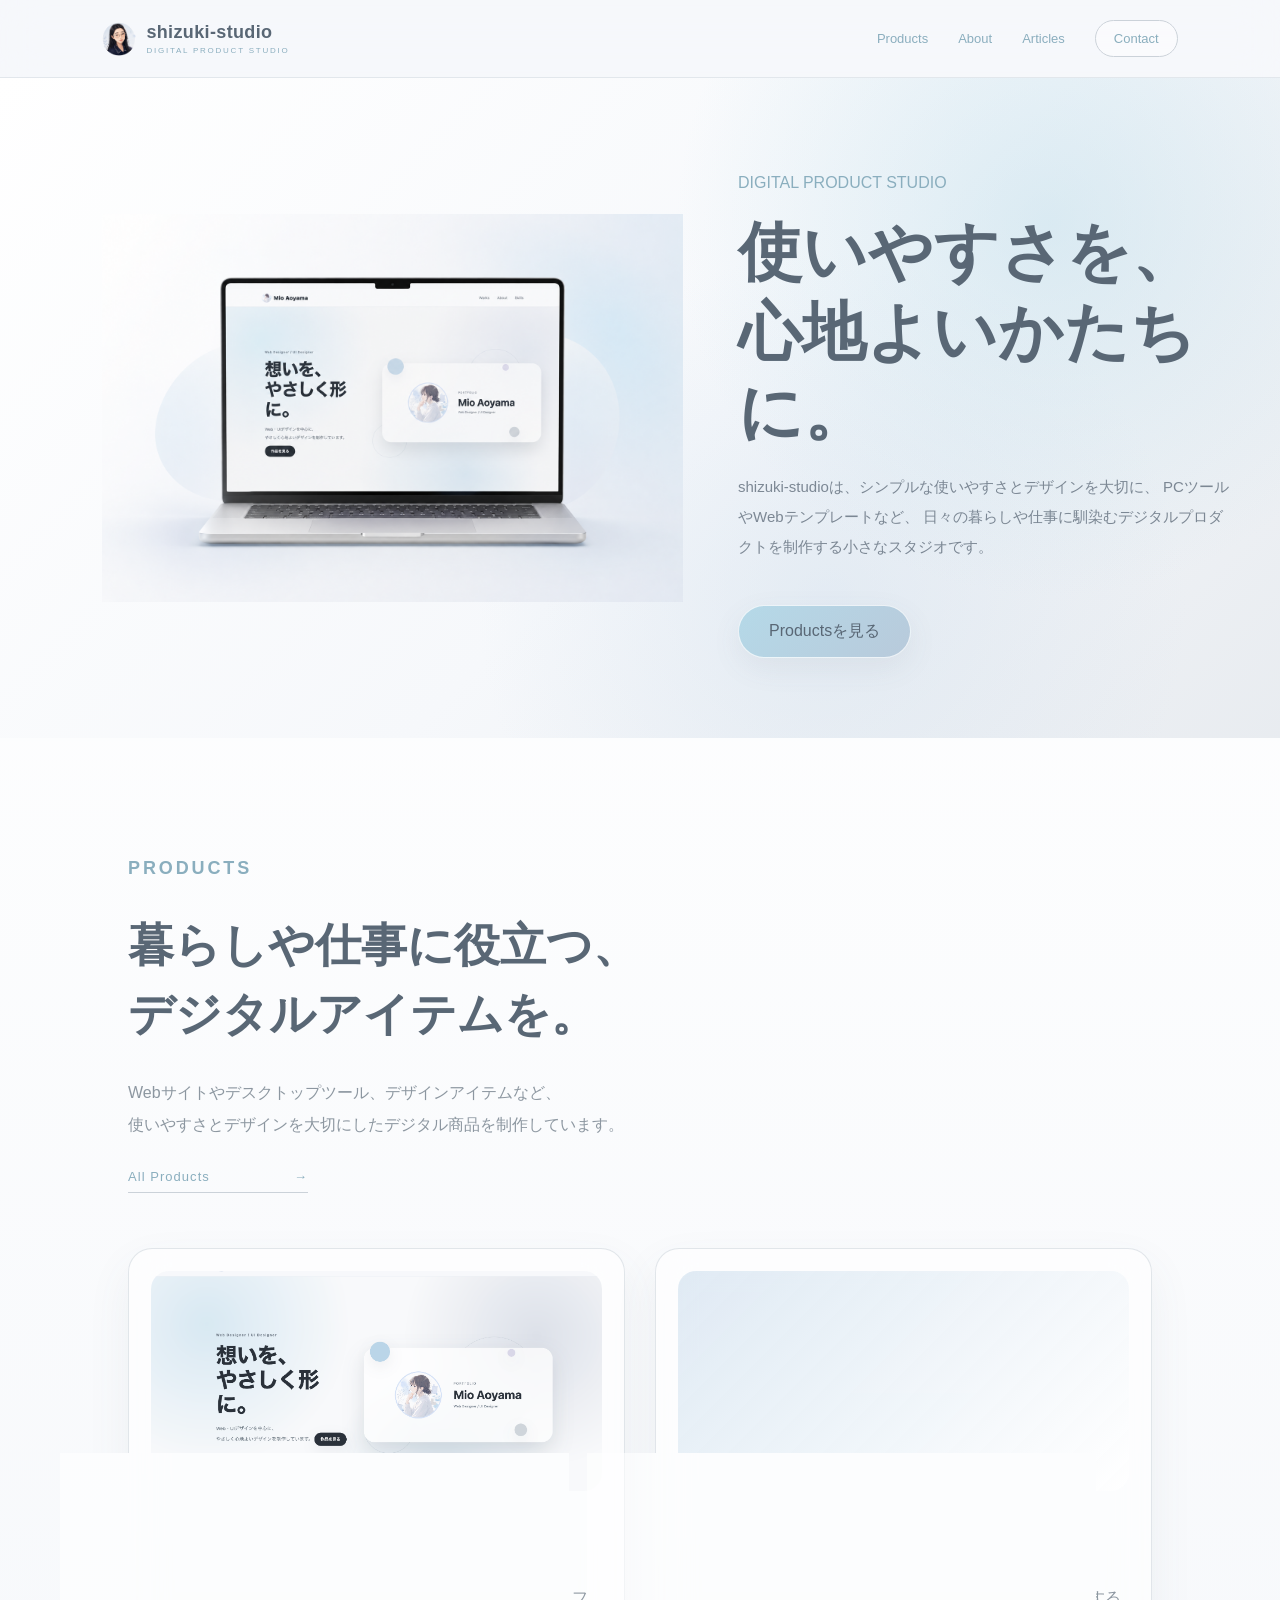
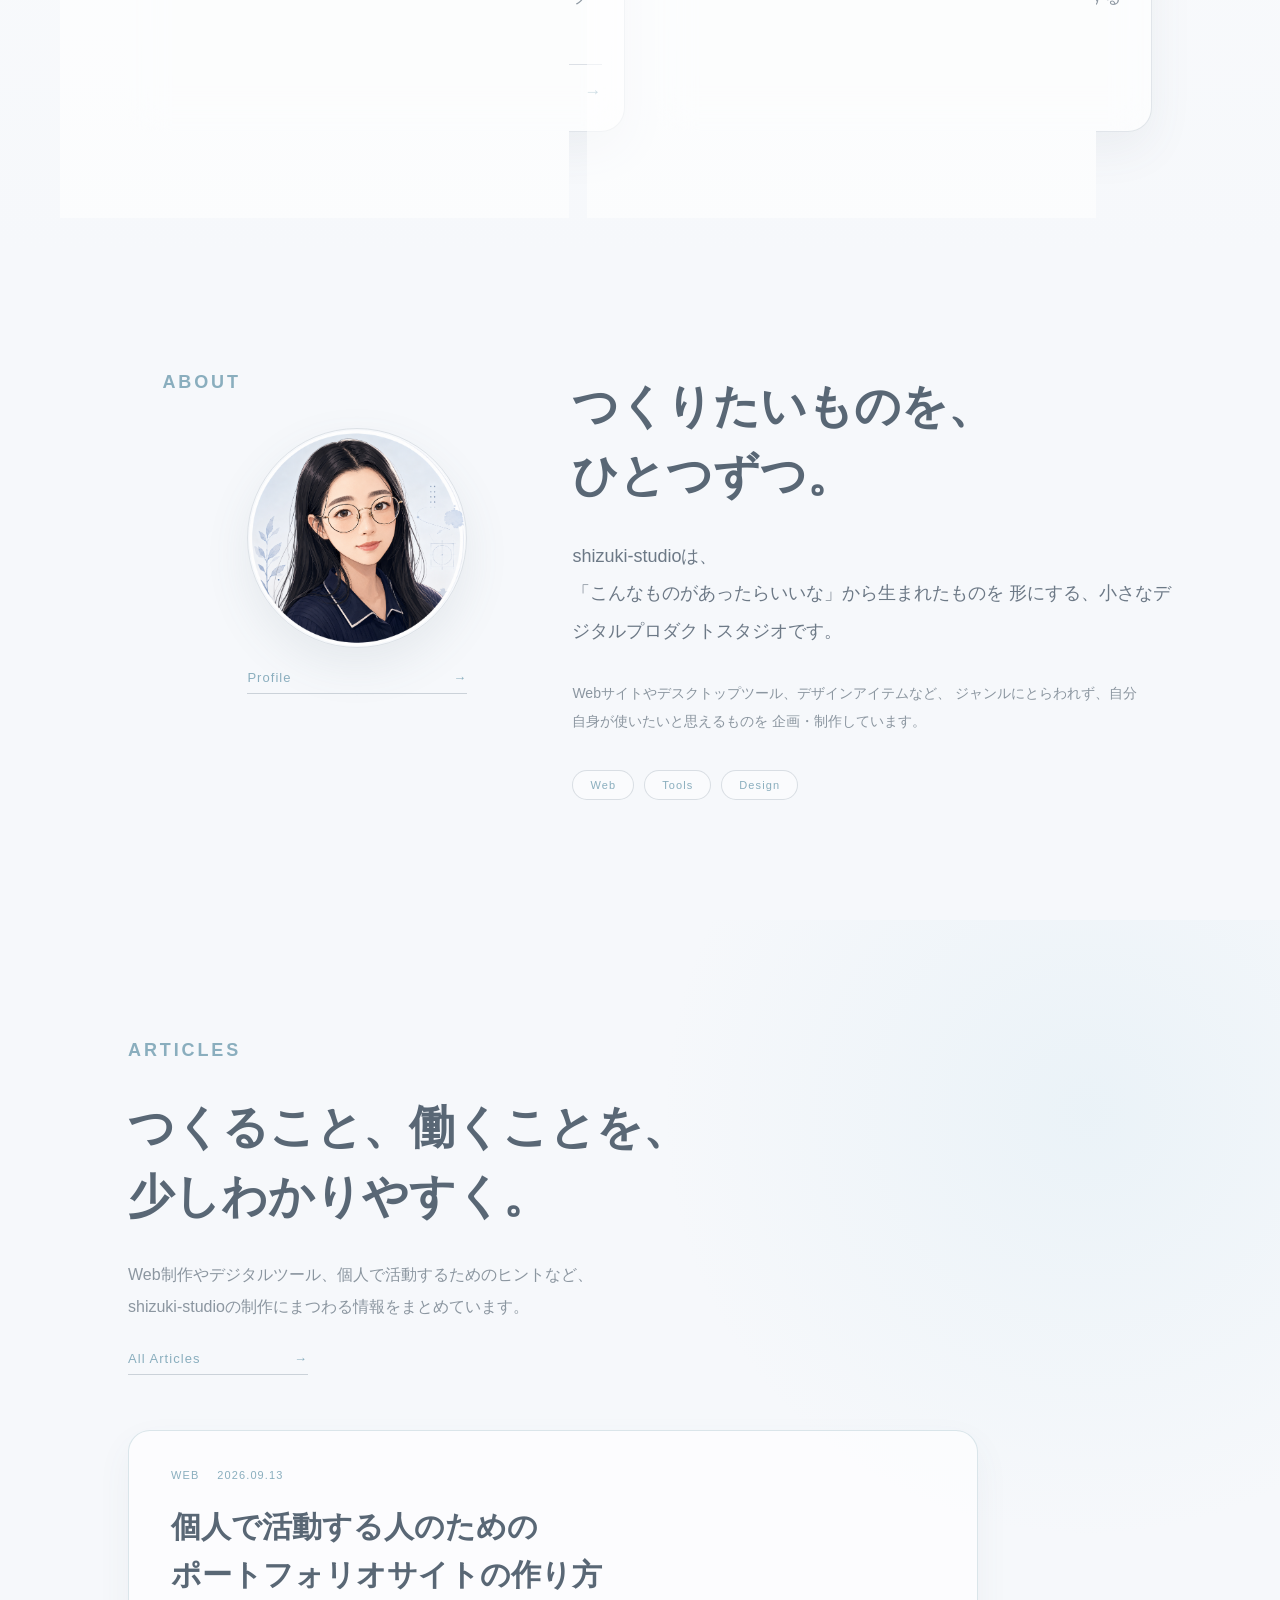
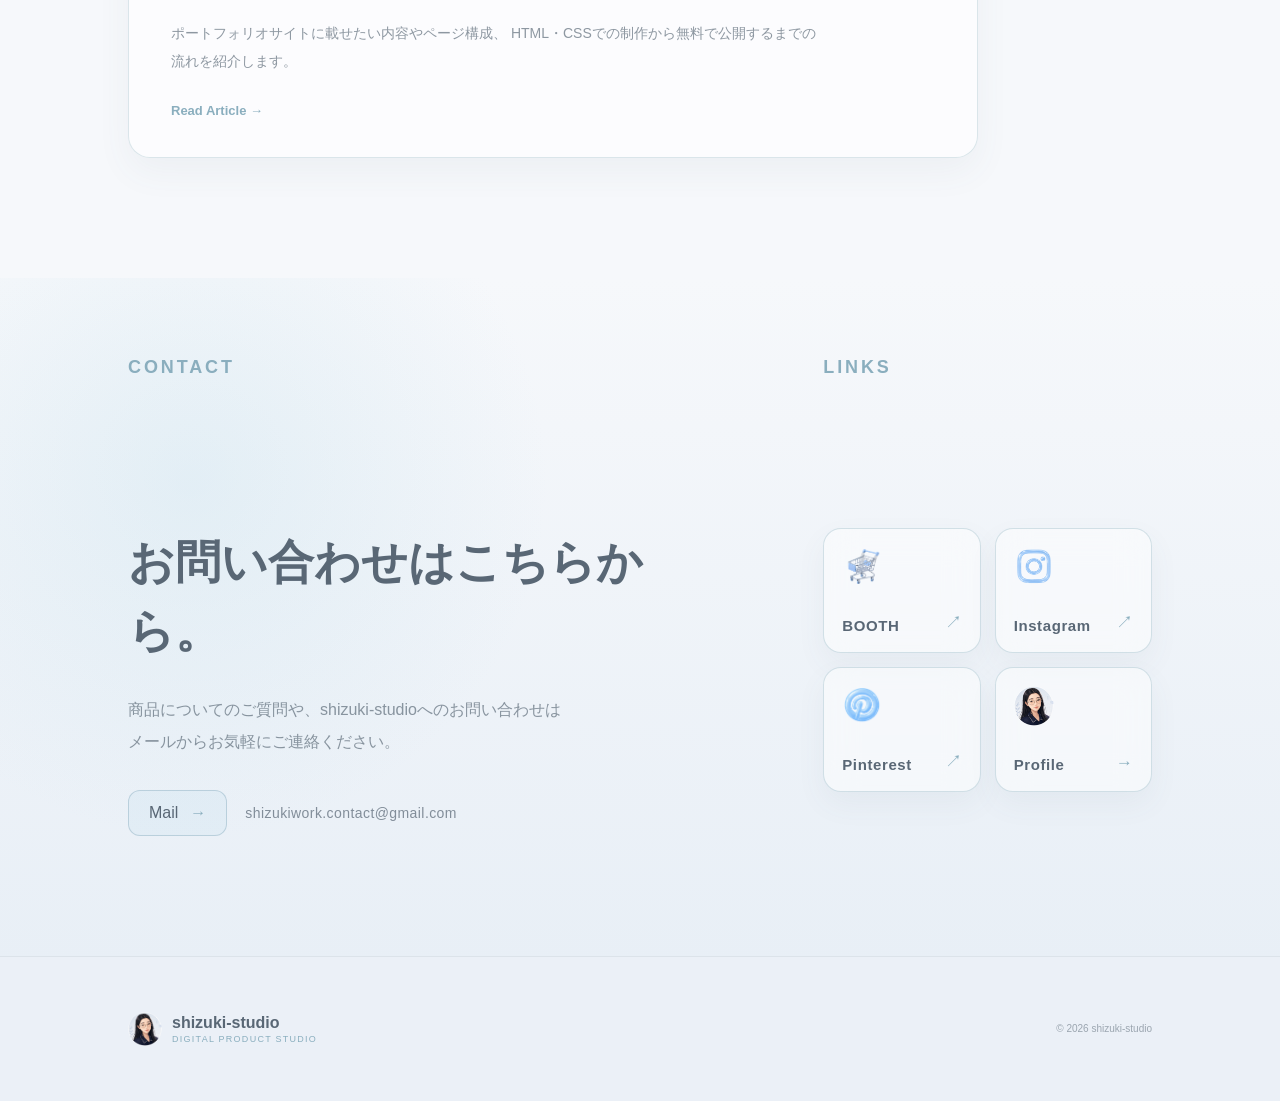
==== commit 7a93b4b6: "Add files via upload" ====
--- a/index.html
+++ b/index.html
@@ -1,6 +1,15 @@
 <!DOCTYPE html>
 <html lang="ja">
 <head>
+  <!-- Google tag (gtag.js) -->
+<script async src="https://www.googletagmanager.com/gtag/js?id=G-EPRZ24CBJJ"></script>
+<script>
+  window.dataLayer = window.dataLayer || [];
+  function gtag(){dataLayer.push(arguments);}
+  gtag('js', new Date());
+
+  gtag('config', 'G-EPRZ24CBJJ');
+</script>
   <meta charset="UTF-8">
   <meta name="viewport" content="width=device-width, initial-scale=1.0">
 
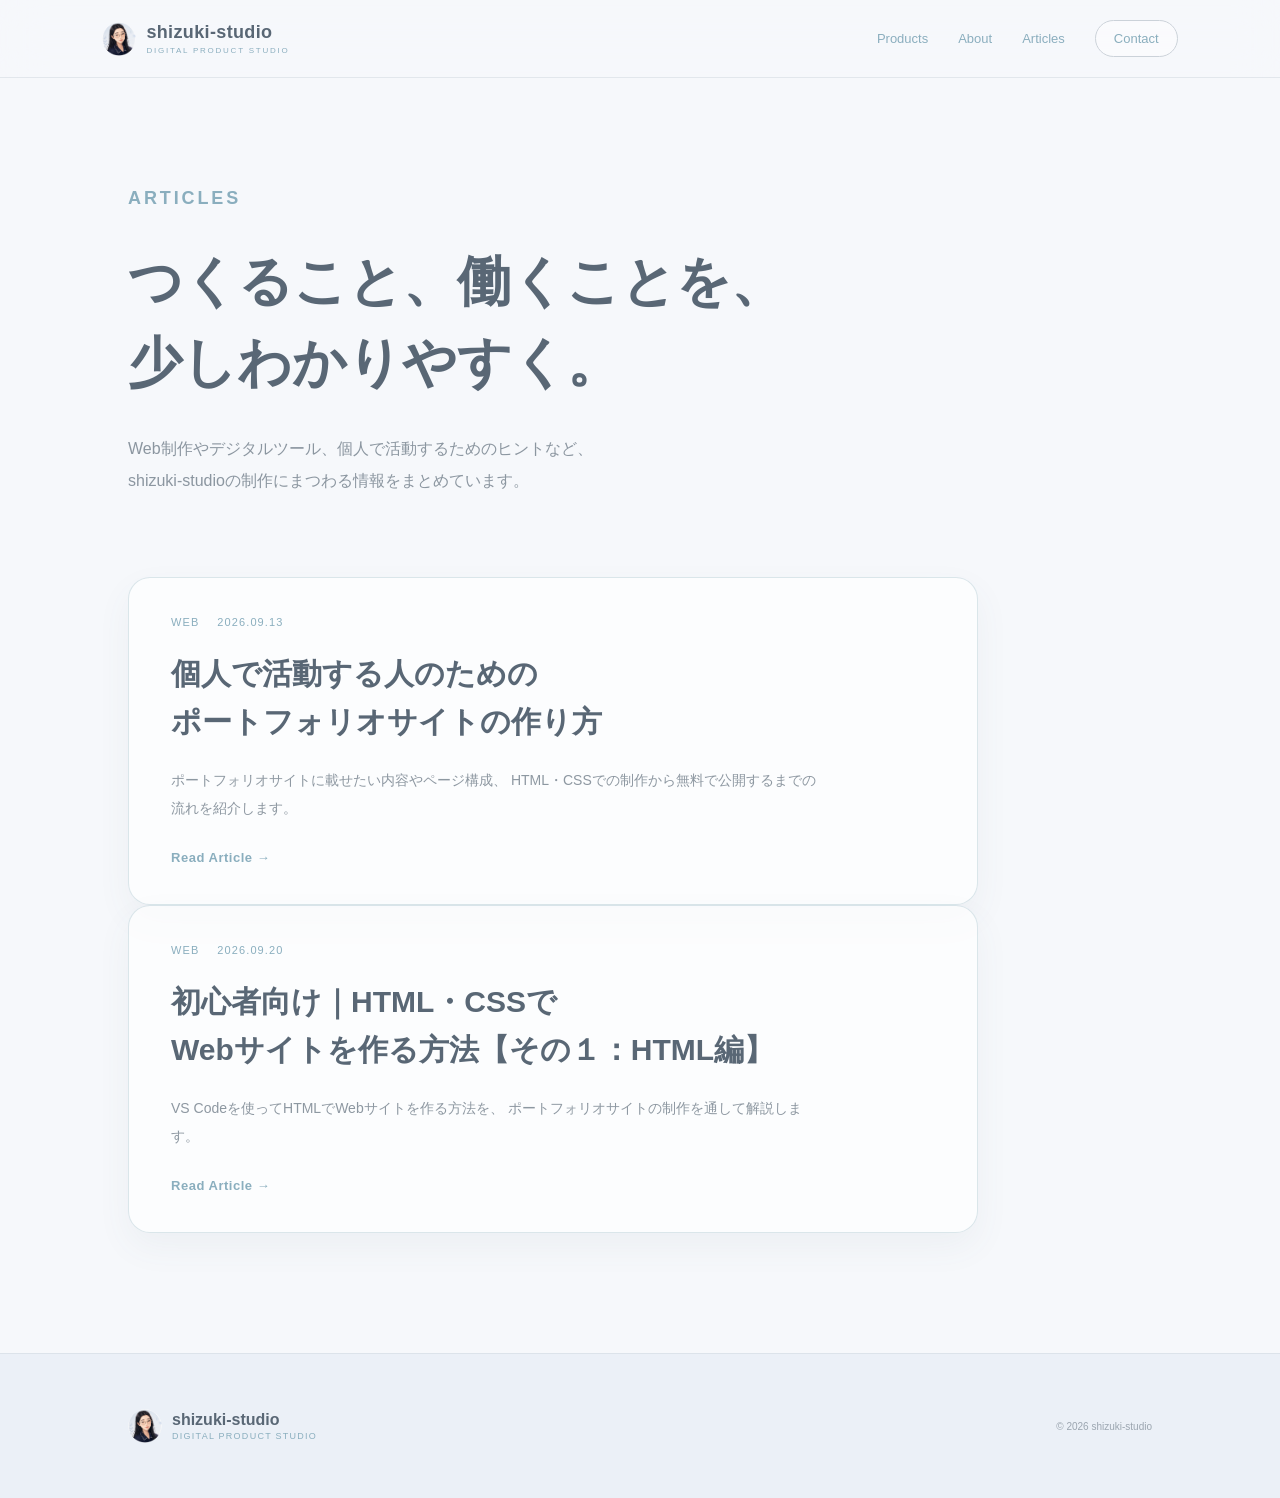
==== commit a094c506: "Add files via upload" ====
--- a/index.html
+++ b/index.html
@@ -1,39 +1,32 @@
 <!DOCTYPE html>
 <html lang="ja">
+
 <head>
-  <!-- Google tag (gtag.js) -->
-<script async src="https://www.googletagmanager.com/gtag/js?id=G-EPRZ24CBJJ"></script>
-<script>
-  window.dataLayer = window.dataLayer || [];
-  function gtag(){dataLayer.push(arguments);}
-  gtag('js', new Date());
-
-  gtag('config', 'G-EPRZ24CBJJ');
-</script>
   <meta charset="UTF-8">
   <meta name="viewport" content="width=device-width, initial-scale=1.0">
 
-  <!-- SEO -->
-  <title>shizuki-studio｜暮らしと仕事を整えるデジタルツール</title>
+  <title>Articles | shizuki-studio</title>
 
   <meta
     name="description"
-    content="shizuki-studioは、暮らしや仕事を少し便利にするデジタルツールを制作・販売する個人スタジオです。PCツールやWebテンプレートなどを制作しています。"
-  >
-
-  <!-- OGP -->
-  <meta property="og:title" content="shizuki-studio | Digital Product Studio">
+    content="Web制作やデジタルツール、個人での活動に役立つ情報を発信するshizuki-studioの記事一覧です。"
+  >
+
+  <meta
+    property="og:title"
+    content="Articles | shizuki-studio"
+  >
 
   <meta
     property="og:description"
-    content="シンプルな使いやすさとデザインを大切に、日々に馴染むデジタルプロダクトをつくる小さなスタジオです。"
+    content="Web制作やデジタルツール、個人での活動に役立つ情報を発信するshizuki-studioの記事一覧です。"
   >
 
   <meta property="og:type" content="website">
 
   <meta
     property="og:url"
-    content="https://shizuki-studio.netlify.app/"
+    content="https://shizuki-studio.netlify.app/articles/"
   >
 
   <meta
@@ -45,26 +38,30 @@
 
   <meta name="twitter:card" content="summary_large_image">
 
-  <!-- favicon -->
-  <link rel="icon" type="image/png" href="images/favicon.png">
-
-  <!-- CSS -->
-  <link rel="stylesheet" href="style.css">
-
-  <link rel="canonical" href="https://shizuki-studio.netlify.app/">
-
-  <!-- Google Search Console -->
-  <!-- ここに現在のgoogle-site-verificationを残す -->
+  <link rel="stylesheet" href="../style.css">
+
+  <link
+    rel="icon"
+    type="image/png"
+    href="../images/favicon.png"
+  >
+
+  <link
+    rel="canonical"
+    href="https://shizuki-studio.netlify.app/articles/"
+  >
 
 </head>
 
 <body>
 
+  <!-- HEADER -->
   <header class="header">
 
-    <a href="#" class="logo">
+    <a href="../index.html" class="logo">
+
       <img
-        src="images/studio-icon.png"
+        src="../images/studio-icon.png"
         alt=""
         class="logo-icon"
       >
@@ -73,367 +70,92 @@
         <span class="logo-main">shizuki-studio</span>
         <span class="logo-sub">DIGITAL PRODUCT STUDIO</span>
       </div>
+
     </a>
 
     <nav class="nav">
-      <a href="#products">Products</a>
-      <a href="#about">About</a>
-      <a href="#articles">Articles</a>
-      <a href="#contact" class="nav-contact">Contact</a>
+      <a href="../index.html#products">Products</a>
+      <a href="../index.html#about">About</a>
+      <a href="index.html">Articles</a>
+      <a href="../index.html#contact" class="nav-contact">Contact</a>
     </nav>
 
   </header>
 
 
-  <main>
-
-    <!-- HERO -->
-    <section class="hero">
-
-      <div class="hero-visual">
-        <img
-          src="images/portfolio-mockup.png"
-          alt="WebポートフォリオテンプレートのPC表示イメージ"
-          class="hero-product-image"
-        >
-      </div>
-
-      <div class="hero-content">
-
-        <p class="hero-label">
-          DIGITAL PRODUCT STUDIO
+  <!-- ARTICLES -->
+  <main class="articles-page">
+
+    <section class="articles-hero">
+
+      <p class="articles-label">ARTICLES</p>
+
+      <h1>
+        つくること、働くことを、<br>
+        少しわかりやすく。
+      </h1>
+
+      <p class="articles-description">
+        Web制作やデジタルツール、個人で活動するためのヒントなど、<br>
+        shizuki-studioの制作にまつわる情報をまとめています。
+      </p>
+
+    </section>
+
+
+    <section class="articles-list">
+
+      <a
+        href="portfolio-site-howto.html"
+        class="article-card"
+        data-publish="2026-09-13T09:00:00+09:00"
+      >
+
+        <div class="article-card-meta">
+          <span>WEB</span>
+          <time datetime="2026-09-13">2026.09.13</time>
+        </div>
+
+        <h2>
+          個人で活動する人のための<br>
+          ポートフォリオサイトの作り方
+        </h2>
+
+        <p>
+          ポートフォリオサイトに載せたい内容やページ構成、
+          HTML・CSSでの制作から無料で公開するまでの流れを紹介します。
         </p>
 
-        <h1>
-          使いやすさを、<br>
-          心地よいかたちに。
-        </h1>
-
-        <p class="hero-text">
-          shizuki-studioは、シンプルな使いやすさとデザインを大切に、
-          PCツールやWebテンプレートなど、
-          日々の暮らしや仕事に馴染むデジタルプロダクトを制作する小さなスタジオです。
-        </p>
-
-        <a href="#products" class="button">
-          Productsを見る
-        </a>
-
-      </div>
-
-    </section>
-
-
-    <!-- PRODUCTS -->
-    <section id="products" class="section products">
-
-      <div class="products-heading">
-
-        <p class="products-label">PRODUCTS</p>
-
-        <h2>
-          暮らしや仕事に役立つ、<br>
-          デジタルアイテムを。
-        </h2>
-
-        <p class="products-intro">
-          Webサイトやデスクトップツール、デザインアイテムなど、<br>
-          使いやすさとデザインを大切にしたデジタル商品を制作しています。
-        </p>
-
-        <a
-          href="https://shizuki-studio.booth.pm/"
-          target="_blank"
-          rel="noopener noreferrer"
-          class="about-profile-link section-more-link"
-        >
-          <span>All Products</span>
-          <span>→</span>
-        </a>
-
-      </div>
-
-      <div class="product-grid">
-
-        <article class="product-card">
-
-          <div class="product-image">
-            <img
-              src="images/portfolio-template.png"
-              alt="shizuki-studio Webポートフォリオテンプレート"
-            >
-          </div>
-
-          <p class="product-category">WEB TEMPLATE</p>
-          <h3>Portfolio Template</h3>
-
-          <p>
-            自分の作品や活動をまとめられる、
-            シンプルなWebポートフォリオテンプレート。
-          </p>
-
-          <a
-            href="https://shizuki-studio.booth.pm/items/8751640"
-            target="_blank"
-            rel="noopener noreferrer"
-            class="product-link"
-          >
-            View Product <span>→</span>
-          </a>
-
-        </article>
-
-
-        <article class="product-card">
-
-          <div class="product-image"></div>
-
-          <p class="product-category">DESKTOP TOOL</p>
-          <h3>Mini Work Timer</h3>
-
-          <p>
-            PC画面の片隅に常時表示できる、
-            作業時間を記録・管理する小さなデスクトップタイマー。
-          </p>
-
-          <span class="coming-soon">
-            Coming Soon
-          </span>
-
-        </article>
-
-      </div>
-
-    </section>
-
-
-    <!-- ABOUT -->
-    <section id="about" class="section about-section">
-
-      <div class="about-left">
-
-        <p class="about-label">ABOUT</p>
-
-        <div class="about-profile">
-
-          <img
-            src="images/studio-icon.png"
-            alt=""
-            class="about-profile-icon"
-          >
-
-          <a href="profile.html" class="about-profile-link">
-            <span>Profile</span>
-            <span>→</span>
-          </a>
-
-        </div>
-
-      </div>
-
-
-      <div class="about-content">
-
-        <h2>
-          つくりたいものを、<br>
-          ひとつずつ。
-        </h2>
-
-        <p class="about-main">
-          shizuki-studioは、<br>
-          「こんなものがあったらいいな」から生まれたものを
-          形にする、小さなデジタルプロダクトスタジオです。
-        </p>
-
-        <p class="about-text">
-          Webサイトやデスクトップツール、デザインアイテムなど、
-          ジャンルにとらわれず、自分自身が使いたいと思えるものを
-          企画・制作しています。
-        </p>
-
-        <div class="about-tags">
-          <span>Web</span>
-          <span>Tools</span>
-          <span>Design</span>
-        </div>
-
-      </div>
-
-    </section>
-
-
-    <!-- ARTICLES -->
-<section id="articles" class="section home-articles">
-
-  <div class="home-articles-heading">
-
-    <p class="home-articles-label">ARTICLES</p>
-
-    <h2>
-      つくること、働くことを、<br>
-      少しわかりやすく。
-    </h2>
-
-    <p class="home-articles-intro">
-      Web制作やデジタルツール、個人で活動するためのヒントなど、<br>
-      shizuki-studioの制作にまつわる情報をまとめています。
-    </p>
-
-    <a
-      href="articles/index.html"
-      class="about-profile-link section-more-link"
-    >
-      <span>All Articles</span>
-      <span>→</span>
-    </a>
-
+        <span class="article-read">
+          Read Article →
+        </span>
+
+      </a>
+
+<a
+  href="html-css-website-howto.html"
+  class="article-card"
+  data-publish="2026-09-20T09:00:00+09:00"
+>
+  <div class="article-card-meta">
+    <span>WEB</span>
+    <time datetime="2026-09-20">2026.09.20</time>
   </div>
 
-
-  <div class="home-article-list">
-
-    <a
-      href="articles/portfolio-site-howto.html"
-      class="home-article-card"
-      data-publish="2026-09-13T09:00:00+09:00"
-    >
-
-      <div class="home-article-meta">
-        <span>WEB</span>
-        <time datetime="2026-09-13">2026.09.13</time>
-      </div>
-
-      <h3>
-        個人で活動する人のための<br>
-        ポートフォリオサイトの作り方
-      </h3>
-
-      <p>
-        ポートフォリオサイトに載せたい内容やページ構成、
-        HTML・CSSでの制作から無料で公開するまでの流れを紹介します。
-      </p>
-
-      <span class="home-article-read">
-        Read Article →
-      </span>
-
-    </a>
-
-  </div>
-
-</section>
-
-
-    <!-- CONTACT -->
-    <section id="contact" class="section contact-section">
-
-      <div class="contact-grid">
-
-        <p class="contact-label">CONTACT</p>
-        <p class="contact-links-label">LINKS</p>
-
-
-        <div class="contact-main">
-
-          <h2>
-            お問い合わせはこちらから。
-          </h2>
-
-          <p class="contact-text">
-            商品についてのご質問や、shizuki-studioへのお問い合わせは<br>
-            メールからお気軽にご連絡ください。
-          </p>
-
-          <div class="contact-mail-wrap">
-
-            <a
-              href="mailto:shizukiwork.contact@gmail.com"
-              class="contact-mail-button"
-            >
-              Mail
-              <span>→</span>
-            </a>
-
-            <span class="contact-mail-address">
-              shizukiwork.contact@gmail.com
-            </span>
-
-          </div>
-
-        </div>
-
-
-        <div class="contact-other-links">
-
-          <div class="contact-link-grid">
-
-            <a
-              href="https://shizuki-studio.booth.pm/"
-              target="_blank"
-              rel="noopener noreferrer"
-              class="contact-link-card"
-            >
-              <img
-                src="images/icons/booth.png"
-                alt=""
-                class="contact-link-icon"
-              >
-              <span class="contact-link-name">BOOTH</span>
-              <span class="contact-link-arrow">↗</span>
-            </a>
-
-
-            <a
-              href="https://www.instagram.com/shizukistudio?igsi=MWpib3Rib2U5c215Mw%3D%3D&utm_source=qr"
-              target="_blank"
-              rel="noopener noreferrer"
-              class="contact-link-card"
-            >
-              <img
-                src="images/icons/instagram.png"
-                alt=""
-                class="contact-link-icon"
-              >
-              <span class="contact-link-name">Instagram</span>
-              <span class="contact-link-arrow">↗</span>
-            </a>
-
-
-            <a
-              href="https://pin.it/5NpzwEd6U"
-              target="_blank"
-              rel="noopener noreferrer"
-              class="contact-link-card"
-            >
-              <img
-                src="images/icons/pinterest.png"
-                alt=""
-                class="contact-link-icon"
-              >
-              <span class="contact-link-name">Pinterest</span>
-              <span class="contact-link-arrow">↗</span>
-            </a>
-
-
-            <a
-              href="profile.html"
-              class="contact-link-card"
-            >
-              <img
-                src="images/studio-icon.png"
-                alt=""
-                class="contact-link-icon profile-card-icon"
-              >
-              <span class="contact-link-name">Profile</span>
-              <span class="contact-link-arrow">→</span>
-            </a>
-
-          </div>
-
-        </div>
-
-      </div>
-
+  <h2>
+    初心者向け｜HTML・CSSで<br>
+    Webサイトを作る方法【その１：HTML編】
+  </h2>
+
+  <p>
+    VS Codeを使ってHTMLでWebサイトを作る方法を、
+    ポートフォリオサイトの制作を通して解説します。
+  </p>
+
+  <span class="article-read">
+    Read Article →
+  </span>
+</a>
     </section>
 
   </main>
@@ -445,7 +167,7 @@
     <div class="footer-brand">
 
       <img
-        src="images/studio-icon.png"
+        src="../images/studio-icon.png"
         alt=""
         class="footer-logo-icon"
       >
@@ -466,16 +188,17 @@
 
   <!-- 予約公開 -->
   <script>
-  const now = new Date();
-
-  document.querySelectorAll("[data-publish]").forEach((item) => {
-    const publishDate = new Date(item.dataset.publish);
-
-    if (publishDate > now) {
-      item.style.display = "none";
-    }
-  });
-</script>
+    const now = new Date();
+
+    document.querySelectorAll("[data-publish]").forEach((item) => {
+      const publishDate = new Date(item.dataset.publish);
+
+      if (publishDate > now) {
+        item.style.display = "none";
+      }
+    });
+  </script>
 
 </body>
+
 </html>
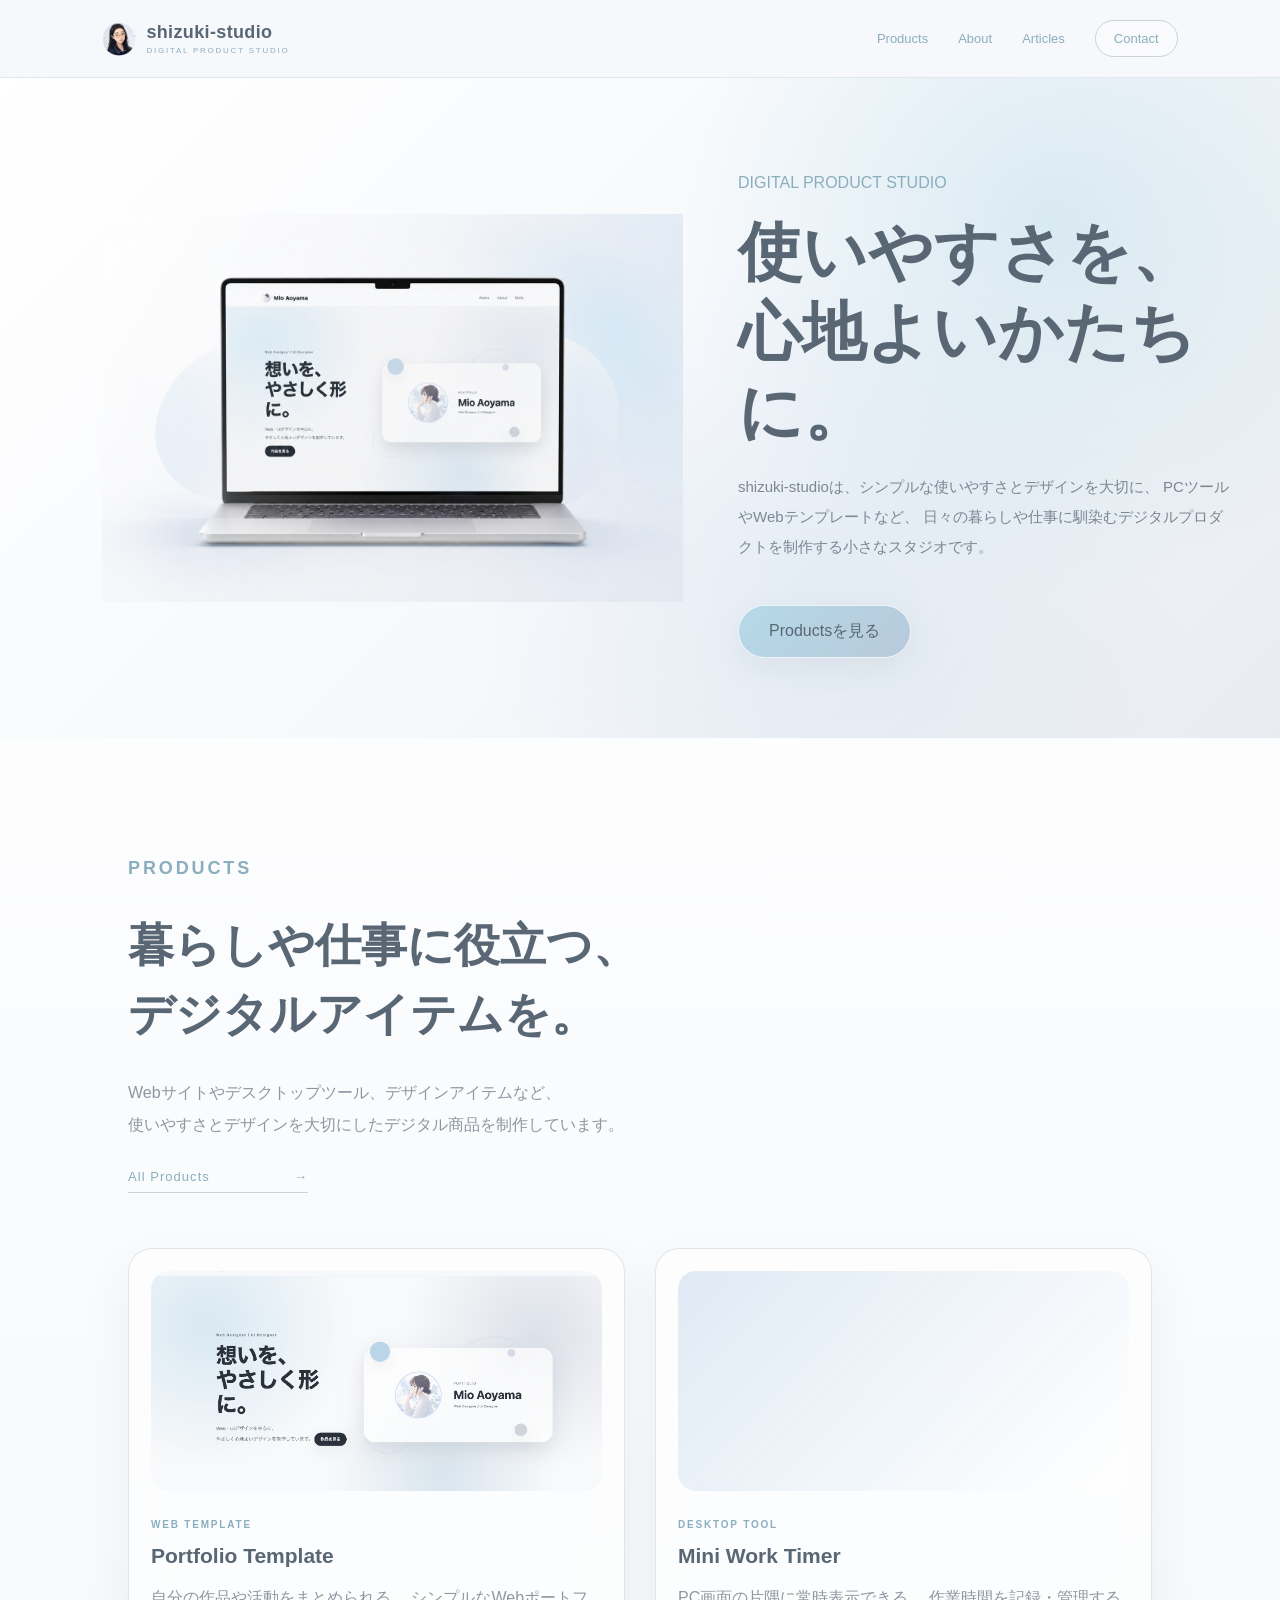
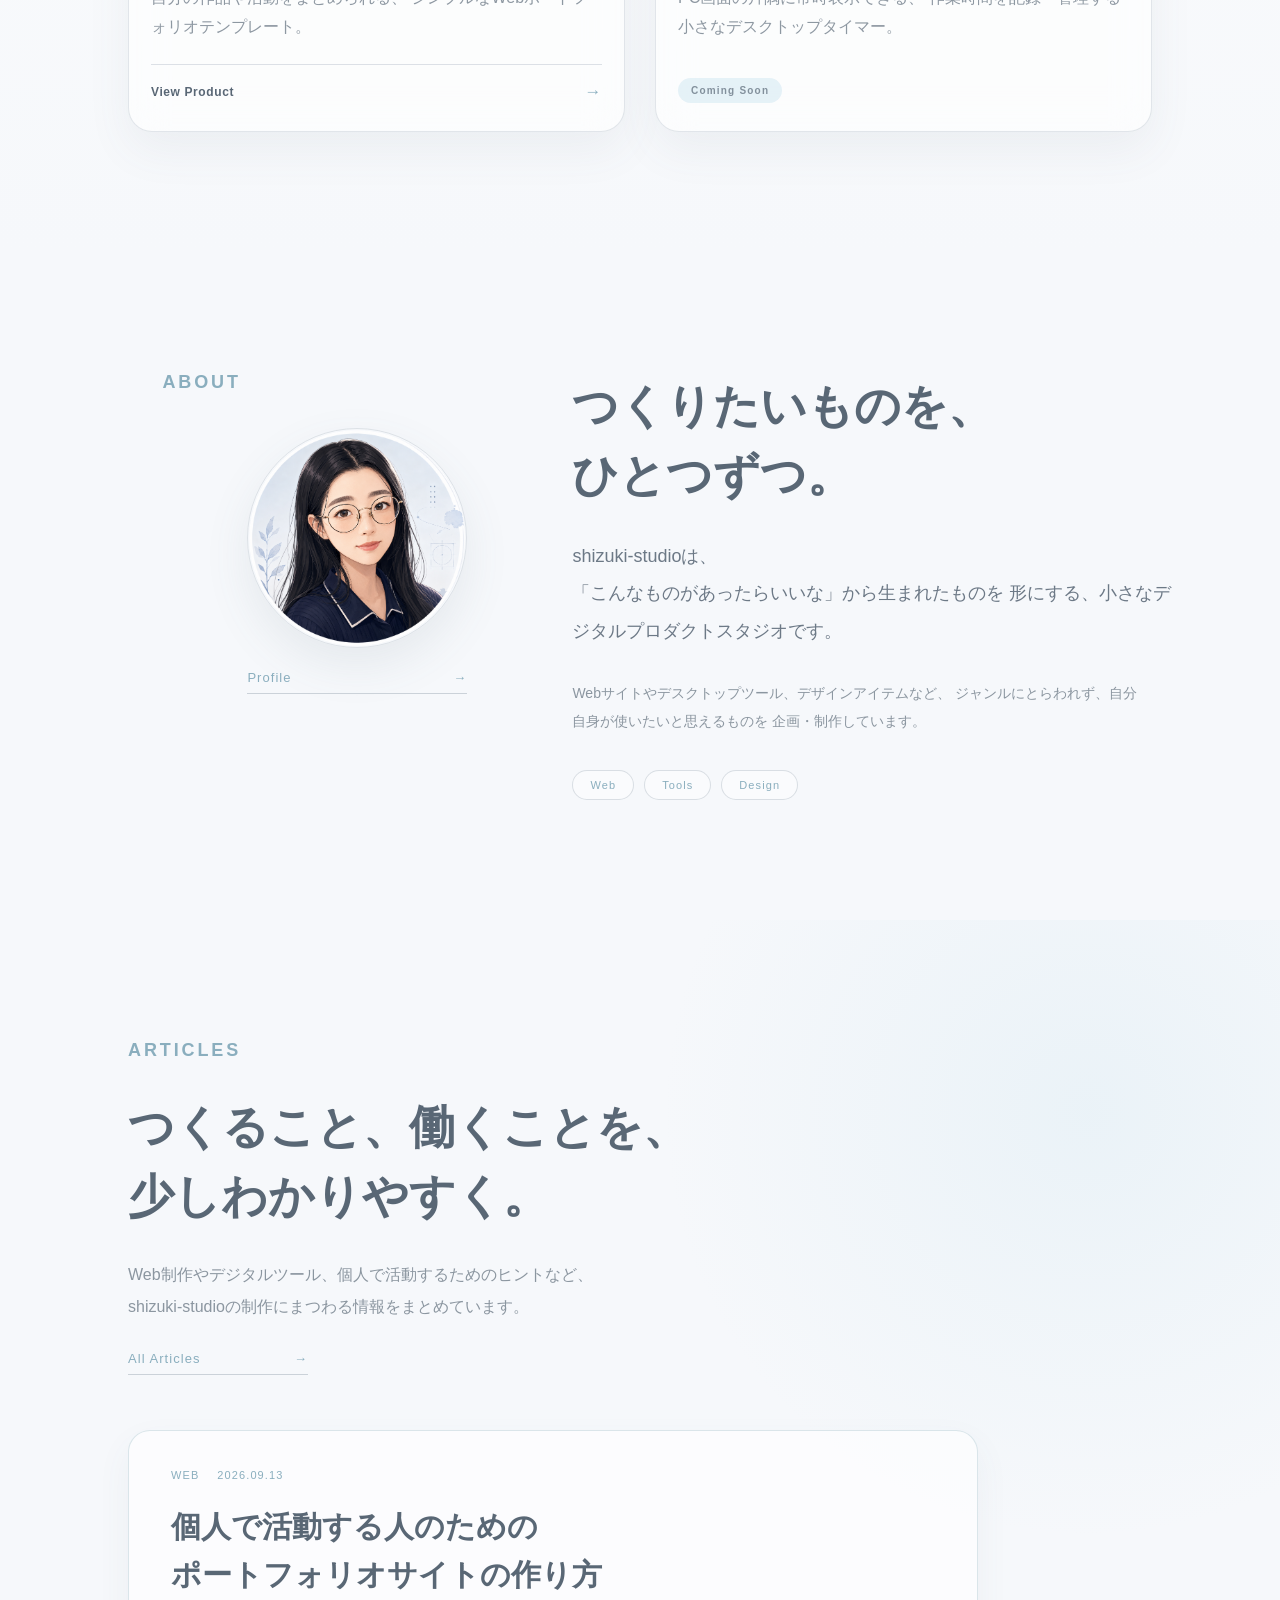
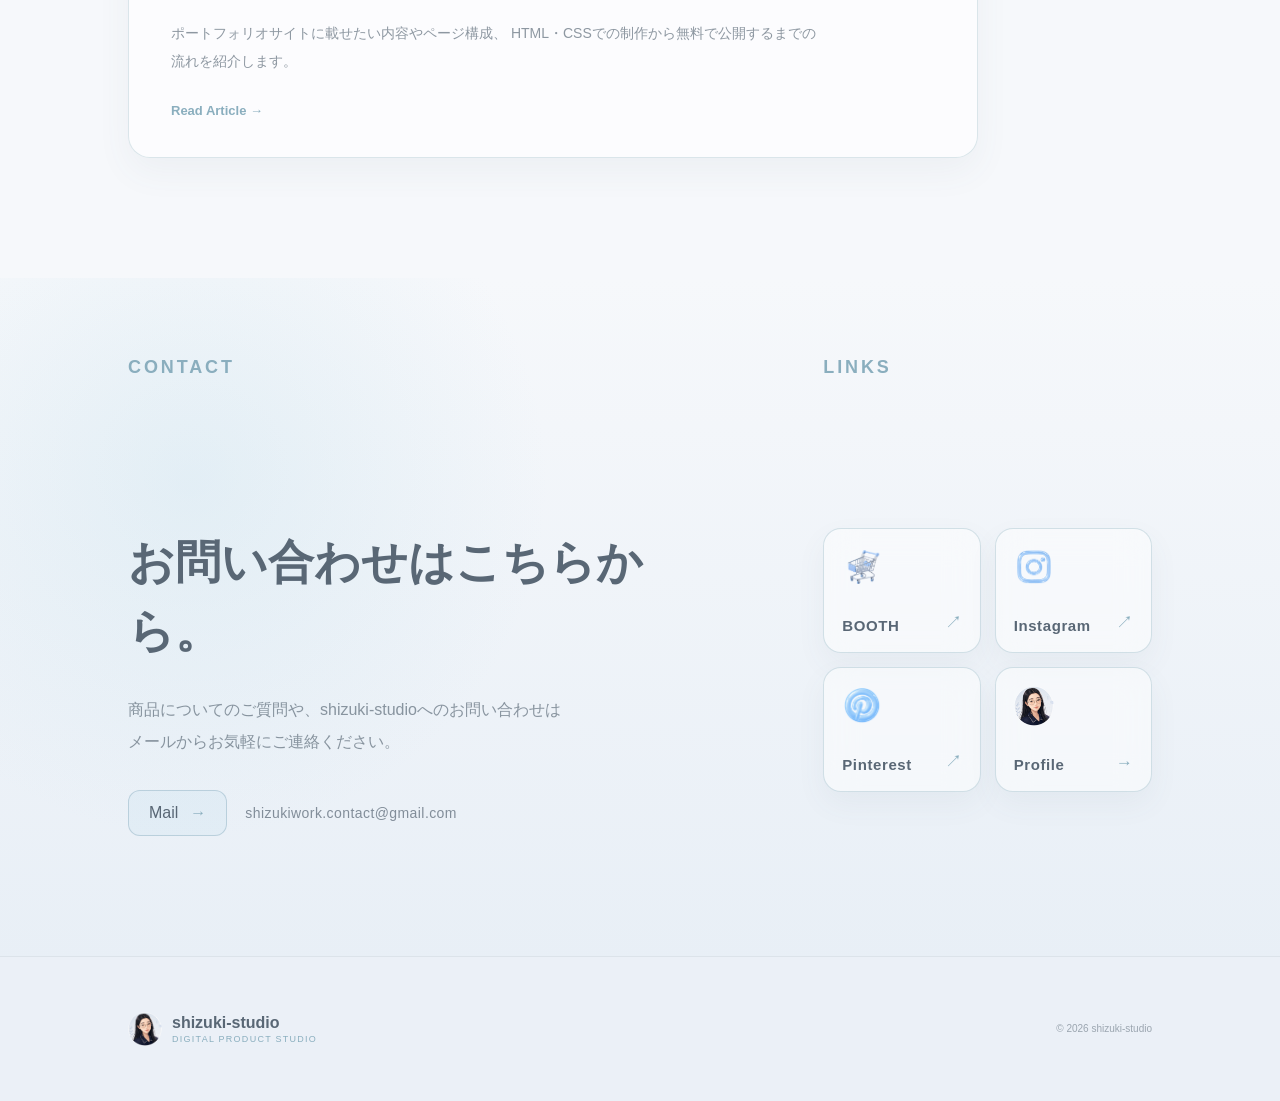
==== commit 8529fb2e: "Add files via upload" ====
--- a/index.html
+++ b/index.html
@@ -1,32 +1,39 @@
 <!DOCTYPE html>
 <html lang="ja">
-
 <head>
+  <!-- Google tag (gtag.js) -->
+<script async src="https://www.googletagmanager.com/gtag/js?id=G-EPRZ24CBJJ"></script>
+<script>
+  window.dataLayer = window.dataLayer || [];
+  function gtag(){dataLayer.push(arguments);}
+  gtag('js', new Date());
+
+  gtag('config', 'G-EPRZ24CBJJ');
+</script>
   <meta charset="UTF-8">
   <meta name="viewport" content="width=device-width, initial-scale=1.0">
 
-  <title>Articles | shizuki-studio</title>
+  <!-- SEO -->
+  <title>shizuki-studio｜暮らしと仕事を整えるデジタルツール</title>
 
   <meta
     name="description"
-    content="Web制作やデジタルツール、個人での活動に役立つ情報を発信するshizuki-studioの記事一覧です。"
+    content="shizuki-studioは、暮らしや仕事を少し便利にするデジタルツールを制作・販売する個人スタジオです。PCツールやWebテンプレートなどを制作しています。"
   >
 
-  <meta
-    property="og:title"
-    content="Articles | shizuki-studio"
-  >
+  <!-- OGP -->
+  <meta property="og:title" content="shizuki-studio | Digital Product Studio">
 
   <meta
     property="og:description"
-    content="Web制作やデジタルツール、個人での活動に役立つ情報を発信するshizuki-studioの記事一覧です。"
+    content="シンプルな使いやすさとデザインを大切に、日々に馴染むデジタルプロダクトをつくる小さなスタジオです。"
   >
 
   <meta property="og:type" content="website">
 
   <meta
     property="og:url"
-    content="https://shizuki-studio.netlify.app/articles/"
+    content="https://shizuki-studio.netlify.app/"
   >
 
   <meta
@@ -38,30 +45,26 @@
 
   <meta name="twitter:card" content="summary_large_image">
 
-  <link rel="stylesheet" href="../style.css">
-
-  <link
-    rel="icon"
-    type="image/png"
-    href="../images/favicon.png"
-  >
-
-  <link
-    rel="canonical"
-    href="https://shizuki-studio.netlify.app/articles/"
-  >
+  <!-- favicon -->
+  <link rel="icon" type="image/png" href="images/favicon.png">
+
+  <!-- CSS -->
+  <link rel="stylesheet" href="style.css">
+
+  <link rel="canonical" href="https://shizuki-studio.netlify.app/">
+
+  <!-- Google Search Console -->
+  <!-- ここに現在のgoogle-site-verificationを残す -->
 
 </head>
 
 <body>
 
-  <!-- HEADER -->
   <header class="header">
 
-    <a href="../index.html" class="logo">
-
+    <a href="#" class="logo">
       <img
-        src="../images/studio-icon.png"
+        src="images/studio-icon.png"
         alt=""
         class="logo-icon"
       >
@@ -70,92 +73,367 @@
         <span class="logo-main">shizuki-studio</span>
         <span class="logo-sub">DIGITAL PRODUCT STUDIO</span>
       </div>
-
     </a>
 
     <nav class="nav">
-      <a href="../index.html#products">Products</a>
-      <a href="../index.html#about">About</a>
-      <a href="index.html">Articles</a>
-      <a href="../index.html#contact" class="nav-contact">Contact</a>
+      <a href="#products">Products</a>
+      <a href="#about">About</a>
+      <a href="#articles">Articles</a>
+      <a href="#contact" class="nav-contact">Contact</a>
     </nav>
 
   </header>
 
 
-  <!-- ARTICLES -->
-  <main class="articles-page">
-
-    <section class="articles-hero">
-
-      <p class="articles-label">ARTICLES</p>
-
-      <h1>
-        つくること、働くことを、<br>
-        少しわかりやすく。
-      </h1>
-
-      <p class="articles-description">
-        Web制作やデジタルツール、個人で活動するためのヒントなど、<br>
-        shizuki-studioの制作にまつわる情報をまとめています。
+  <main>
+
+    <!-- HERO -->
+    <section class="hero">
+
+      <div class="hero-visual">
+        <img
+          src="images/portfolio-mockup.png"
+          alt="WebポートフォリオテンプレートのPC表示イメージ"
+          class="hero-product-image"
+        >
+      </div>
+
+      <div class="hero-content">
+
+        <p class="hero-label">
+          DIGITAL PRODUCT STUDIO
+        </p>
+
+        <h1>
+          使いやすさを、<br>
+          心地よいかたちに。
+        </h1>
+
+        <p class="hero-text">
+          shizuki-studioは、シンプルな使いやすさとデザインを大切に、
+          PCツールやWebテンプレートなど、
+          日々の暮らしや仕事に馴染むデジタルプロダクトを制作する小さなスタジオです。
+        </p>
+
+        <a href="#products" class="button">
+          Productsを見る
+        </a>
+
+      </div>
+
+    </section>
+
+
+    <!-- PRODUCTS -->
+    <section id="products" class="section products">
+
+      <div class="products-heading">
+
+        <p class="products-label">PRODUCTS</p>
+
+        <h2>
+          暮らしや仕事に役立つ、<br>
+          デジタルアイテムを。
+        </h2>
+
+        <p class="products-intro">
+          Webサイトやデスクトップツール、デザインアイテムなど、<br>
+          使いやすさとデザインを大切にしたデジタル商品を制作しています。
+        </p>
+
+        <a
+          href="https://shizuki-studio.booth.pm/"
+          target="_blank"
+          rel="noopener noreferrer"
+          class="about-profile-link section-more-link"
+        >
+          <span>All Products</span>
+          <span>→</span>
+        </a>
+
+      </div>
+
+      <div class="product-grid">
+
+        <article class="product-card">
+
+          <div class="product-image">
+            <img
+              src="images/portfolio-template.png"
+              alt="shizuki-studio Webポートフォリオテンプレート"
+            >
+          </div>
+
+          <p class="product-category">WEB TEMPLATE</p>
+          <h3>Portfolio Template</h3>
+
+          <p>
+            自分の作品や活動をまとめられる、
+            シンプルなWebポートフォリオテンプレート。
+          </p>
+
+          <a
+            href="https://shizuki-studio.booth.pm/items/8751640"
+            target="_blank"
+            rel="noopener noreferrer"
+            class="product-link"
+          >
+            View Product <span>→</span>
+          </a>
+
+        </article>
+
+
+        <article class="product-card">
+
+          <div class="product-image"></div>
+
+          <p class="product-category">DESKTOP TOOL</p>
+          <h3>Mini Work Timer</h3>
+
+          <p>
+            PC画面の片隅に常時表示できる、
+            作業時間を記録・管理する小さなデスクトップタイマー。
+          </p>
+
+          <span class="coming-soon">
+            Coming Soon
+          </span>
+
+        </article>
+
+      </div>
+
+    </section>
+
+
+    <!-- ABOUT -->
+    <section id="about" class="section about-section">
+
+      <div class="about-left">
+
+        <p class="about-label">ABOUT</p>
+
+        <div class="about-profile">
+
+          <img
+            src="images/studio-icon.png"
+            alt=""
+            class="about-profile-icon"
+          >
+
+          <a href="profile.html" class="about-profile-link">
+            <span>Profile</span>
+            <span>→</span>
+          </a>
+
+        </div>
+
+      </div>
+
+
+      <div class="about-content">
+
+        <h2>
+          つくりたいものを、<br>
+          ひとつずつ。
+        </h2>
+
+        <p class="about-main">
+          shizuki-studioは、<br>
+          「こんなものがあったらいいな」から生まれたものを
+          形にする、小さなデジタルプロダクトスタジオです。
+        </p>
+
+        <p class="about-text">
+          Webサイトやデスクトップツール、デザインアイテムなど、
+          ジャンルにとらわれず、自分自身が使いたいと思えるものを
+          企画・制作しています。
+        </p>
+
+        <div class="about-tags">
+          <span>Web</span>
+          <span>Tools</span>
+          <span>Design</span>
+        </div>
+
+      </div>
+
+    </section>
+
+
+    <!-- ARTICLES -->
+<section id="articles" class="section home-articles">
+
+  <div class="home-articles-heading">
+
+    <p class="home-articles-label">ARTICLES</p>
+
+    <h2>
+      つくること、働くことを、<br>
+      少しわかりやすく。
+    </h2>
+
+    <p class="home-articles-intro">
+      Web制作やデジタルツール、個人で活動するためのヒントなど、<br>
+      shizuki-studioの制作にまつわる情報をまとめています。
+    </p>
+
+    <a
+      href="articles/index.html"
+      class="about-profile-link section-more-link"
+    >
+      <span>All Articles</span>
+      <span>→</span>
+    </a>
+
+  </div>
+
+
+  <div class="home-article-list">
+
+    <a
+      href="articles/portfolio-site-howto.html"
+      class="home-article-card"
+      data-publish="2026-09-13T09:00:00+09:00"
+    >
+
+      <div class="home-article-meta">
+        <span>WEB</span>
+        <time datetime="2026-09-13">2026.09.13</time>
+      </div>
+
+      <h3>
+        個人で活動する人のための<br>
+        ポートフォリオサイトの作り方
+      </h3>
+
+      <p>
+        ポートフォリオサイトに載せたい内容やページ構成、
+        HTML・CSSでの制作から無料で公開するまでの流れを紹介します。
       </p>
 
-    </section>
-
-
-    <section class="articles-list">
-
-      <a
-        href="portfolio-site-howto.html"
-        class="article-card"
-        data-publish="2026-09-13T09:00:00+09:00"
-      >
-
-        <div class="article-card-meta">
-          <span>WEB</span>
-          <time datetime="2026-09-13">2026.09.13</time>
+      <span class="home-article-read">
+        Read Article →
+      </span>
+
+    </a>
+
+  </div>
+
+</section>
+
+
+    <!-- CONTACT -->
+    <section id="contact" class="section contact-section">
+
+      <div class="contact-grid">
+
+        <p class="contact-label">CONTACT</p>
+        <p class="contact-links-label">LINKS</p>
+
+
+        <div class="contact-main">
+
+          <h2>
+            お問い合わせはこちらから。
+          </h2>
+
+          <p class="contact-text">
+            商品についてのご質問や、shizuki-studioへのお問い合わせは<br>
+            メールからお気軽にご連絡ください。
+          </p>
+
+          <div class="contact-mail-wrap">
+
+            <a
+              href="mailto:shizukiwork.contact@gmail.com"
+              class="contact-mail-button"
+            >
+              Mail
+              <span>→</span>
+            </a>
+
+            <span class="contact-mail-address">
+              shizukiwork.contact@gmail.com
+            </span>
+
+          </div>
+
         </div>
 
-        <h2>
-          個人で活動する人のための<br>
-          ポートフォリオサイトの作り方
-        </h2>
-
-        <p>
-          ポートフォリオサイトに載せたい内容やページ構成、
-          HTML・CSSでの制作から無料で公開するまでの流れを紹介します。
-        </p>
-
-        <span class="article-read">
-          Read Article →
-        </span>
-
-      </a>
-
-<a
-  href="html-css-website-howto.html"
-  class="article-card"
-  data-publish="2026-09-20T09:00:00+09:00"
->
-  <div class="article-card-meta">
-    <span>WEB</span>
-    <time datetime="2026-09-20">2026.09.20</time>
-  </div>
-
-  <h2>
-    初心者向け｜HTML・CSSで<br>
-    Webサイトを作る方法【その１：HTML編】
-  </h2>
-
-  <p>
-    VS Codeを使ってHTMLでWebサイトを作る方法を、
-    ポートフォリオサイトの制作を通して解説します。
-  </p>
-
-  <span class="article-read">
-    Read Article →
-  </span>
-</a>
+
+        <div class="contact-other-links">
+
+          <div class="contact-link-grid">
+
+            <a
+              href="https://shizuki-studio.booth.pm/"
+              target="_blank"
+              rel="noopener noreferrer"
+              class="contact-link-card"
+            >
+              <img
+                src="images/icons/booth.png"
+                alt=""
+                class="contact-link-icon"
+              >
+              <span class="contact-link-name">BOOTH</span>
+              <span class="contact-link-arrow">↗</span>
+            </a>
+
+
+            <a
+              href="https://www.instagram.com/shizukistudio?igsi=MWpib3Rib2U5c215Mw%3D%3D&utm_source=qr"
+              target="_blank"
+              rel="noopener noreferrer"
+              class="contact-link-card"
+            >
+              <img
+                src="images/icons/instagram.png"
+                alt=""
+                class="contact-link-icon"
+              >
+              <span class="contact-link-name">Instagram</span>
+              <span class="contact-link-arrow">↗</span>
+            </a>
+
+
+            <a
+              href="https://pin.it/5NpzwEd6U"
+              target="_blank"
+              rel="noopener noreferrer"
+              class="contact-link-card"
+            >
+              <img
+                src="images/icons/pinterest.png"
+                alt=""
+                class="contact-link-icon"
+              >
+              <span class="contact-link-name">Pinterest</span>
+              <span class="contact-link-arrow">↗</span>
+            </a>
+
+
+            <a
+              href="profile.html"
+              class="contact-link-card"
+            >
+              <img
+                src="images/studio-icon.png"
+                alt=""
+                class="contact-link-icon profile-card-icon"
+              >
+              <span class="contact-link-name">Profile</span>
+              <span class="contact-link-arrow">→</span>
+            </a>
+
+          </div>
+
+        </div>
+
+      </div>
+
     </section>
 
   </main>
@@ -167,7 +445,7 @@
     <div class="footer-brand">
 
       <img
-        src="../images/studio-icon.png"
+        src="images/studio-icon.png"
         alt=""
         class="footer-logo-icon"
       >
@@ -188,17 +466,16 @@
 
   <!-- 予約公開 -->
   <script>
-    const now = new Date();
-
-    document.querySelectorAll("[data-publish]").forEach((item) => {
-      const publishDate = new Date(item.dataset.publish);
-
-      if (publishDate > now) {
-        item.style.display = "none";
-      }
-    });
-  </script>
+  const now = new Date();
+
+  document.querySelectorAll("[data-publish]").forEach((item) => {
+    const publishDate = new Date(item.dataset.publish);
+
+    if (publishDate > now) {
+      item.style.display = "none";
+    }
+  });
+</script>
 
 </body>
-
 </html>
